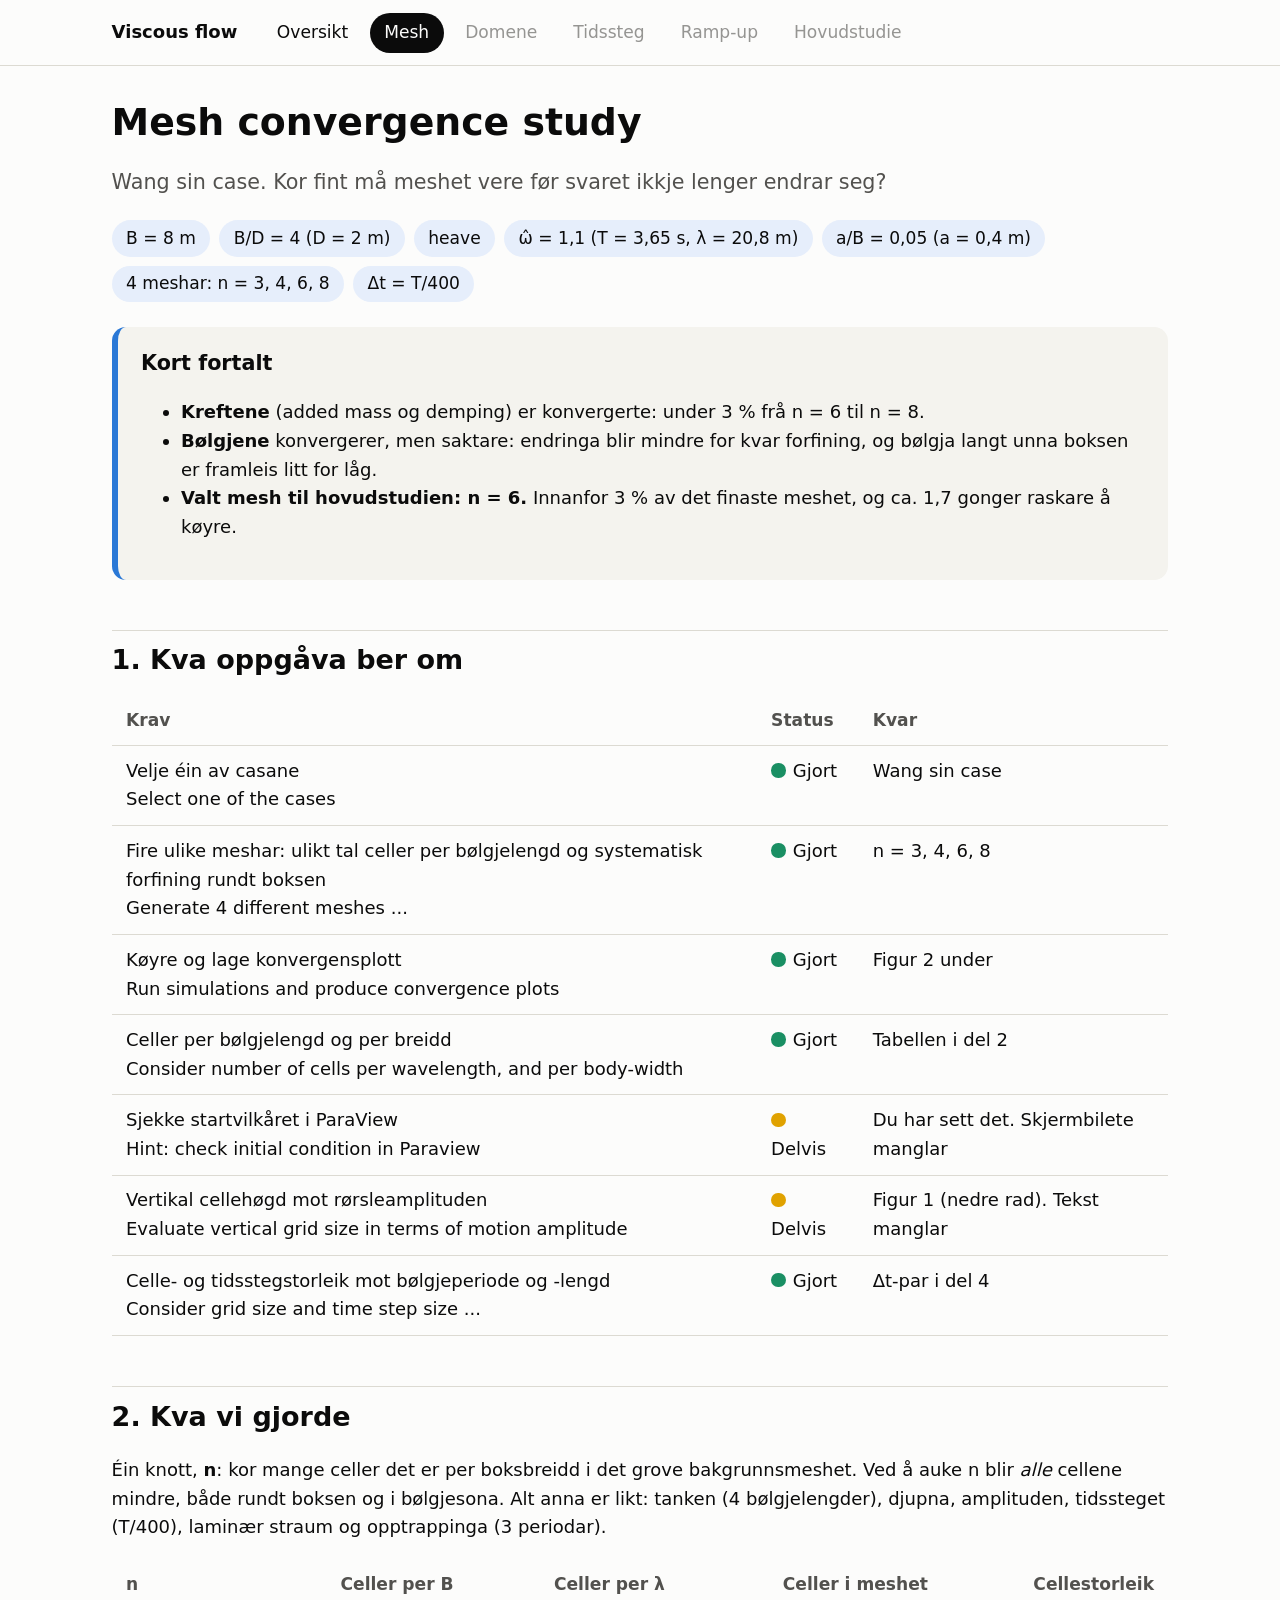
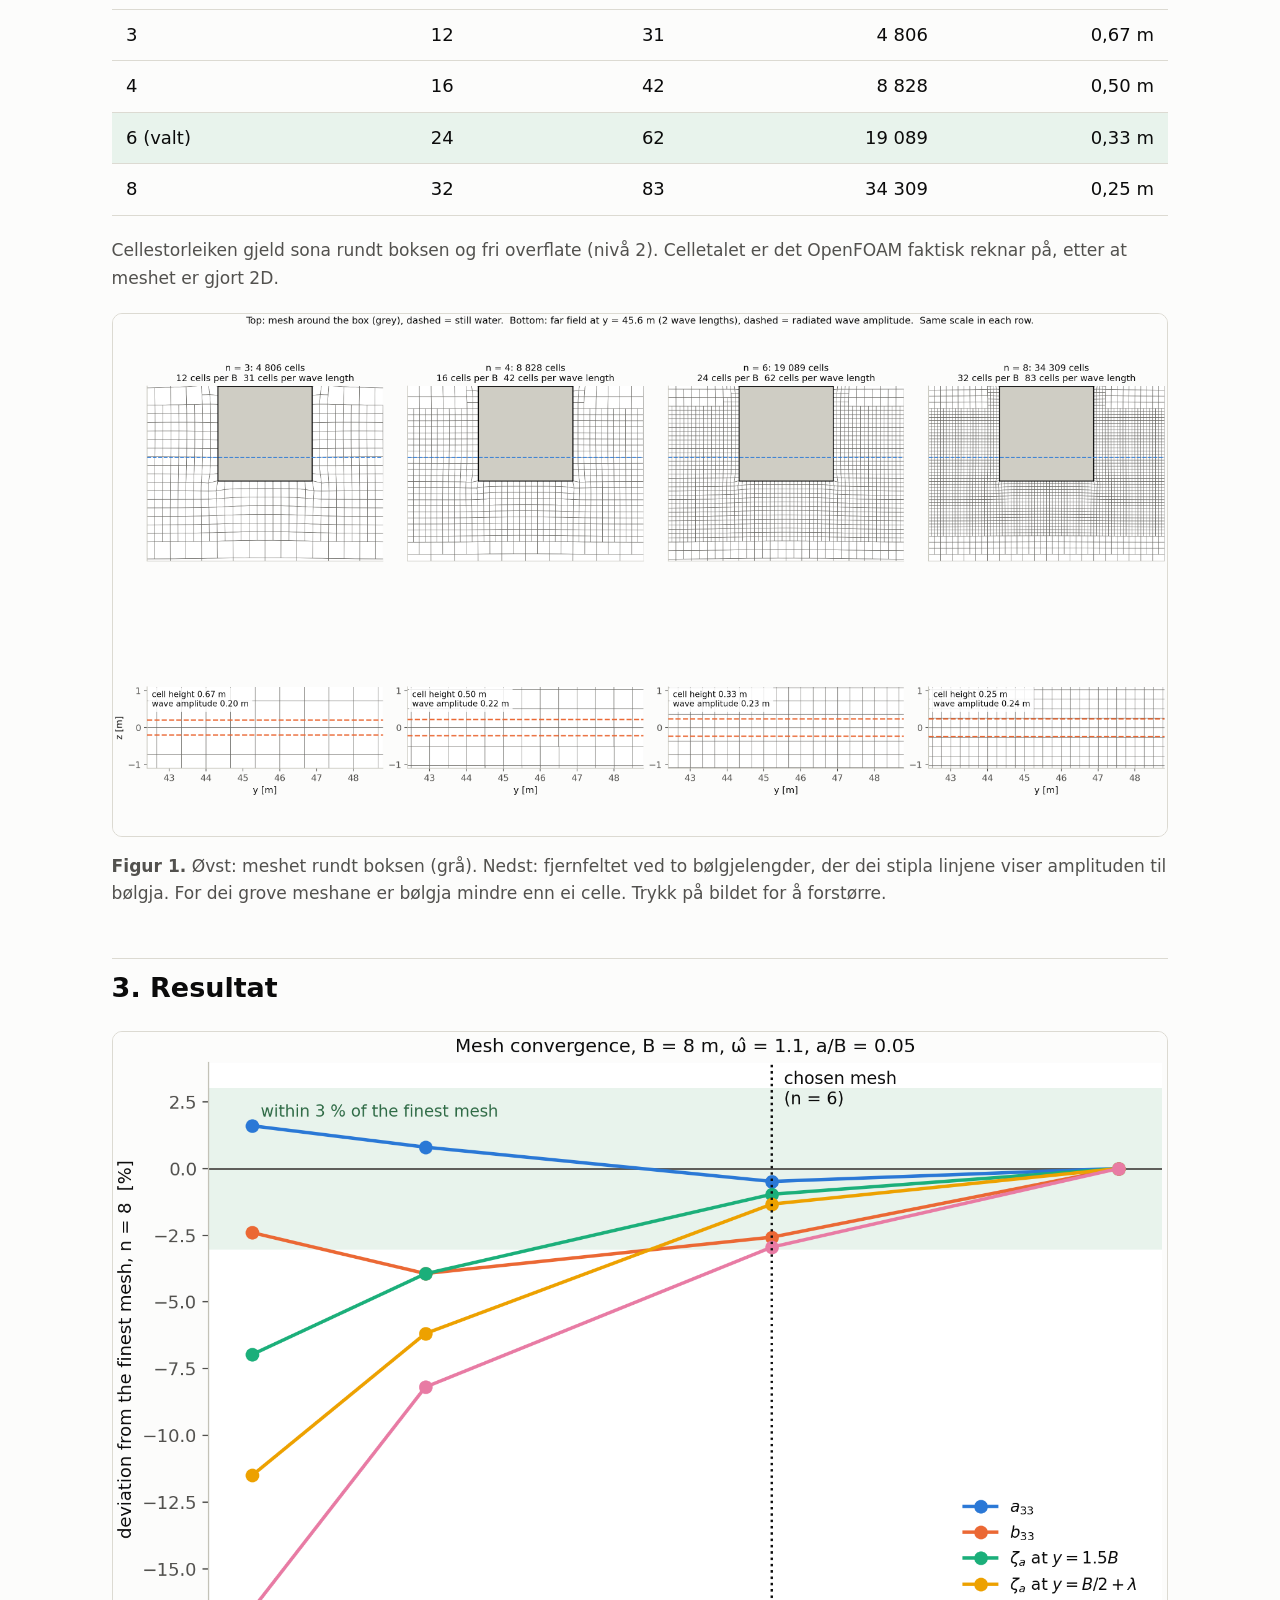
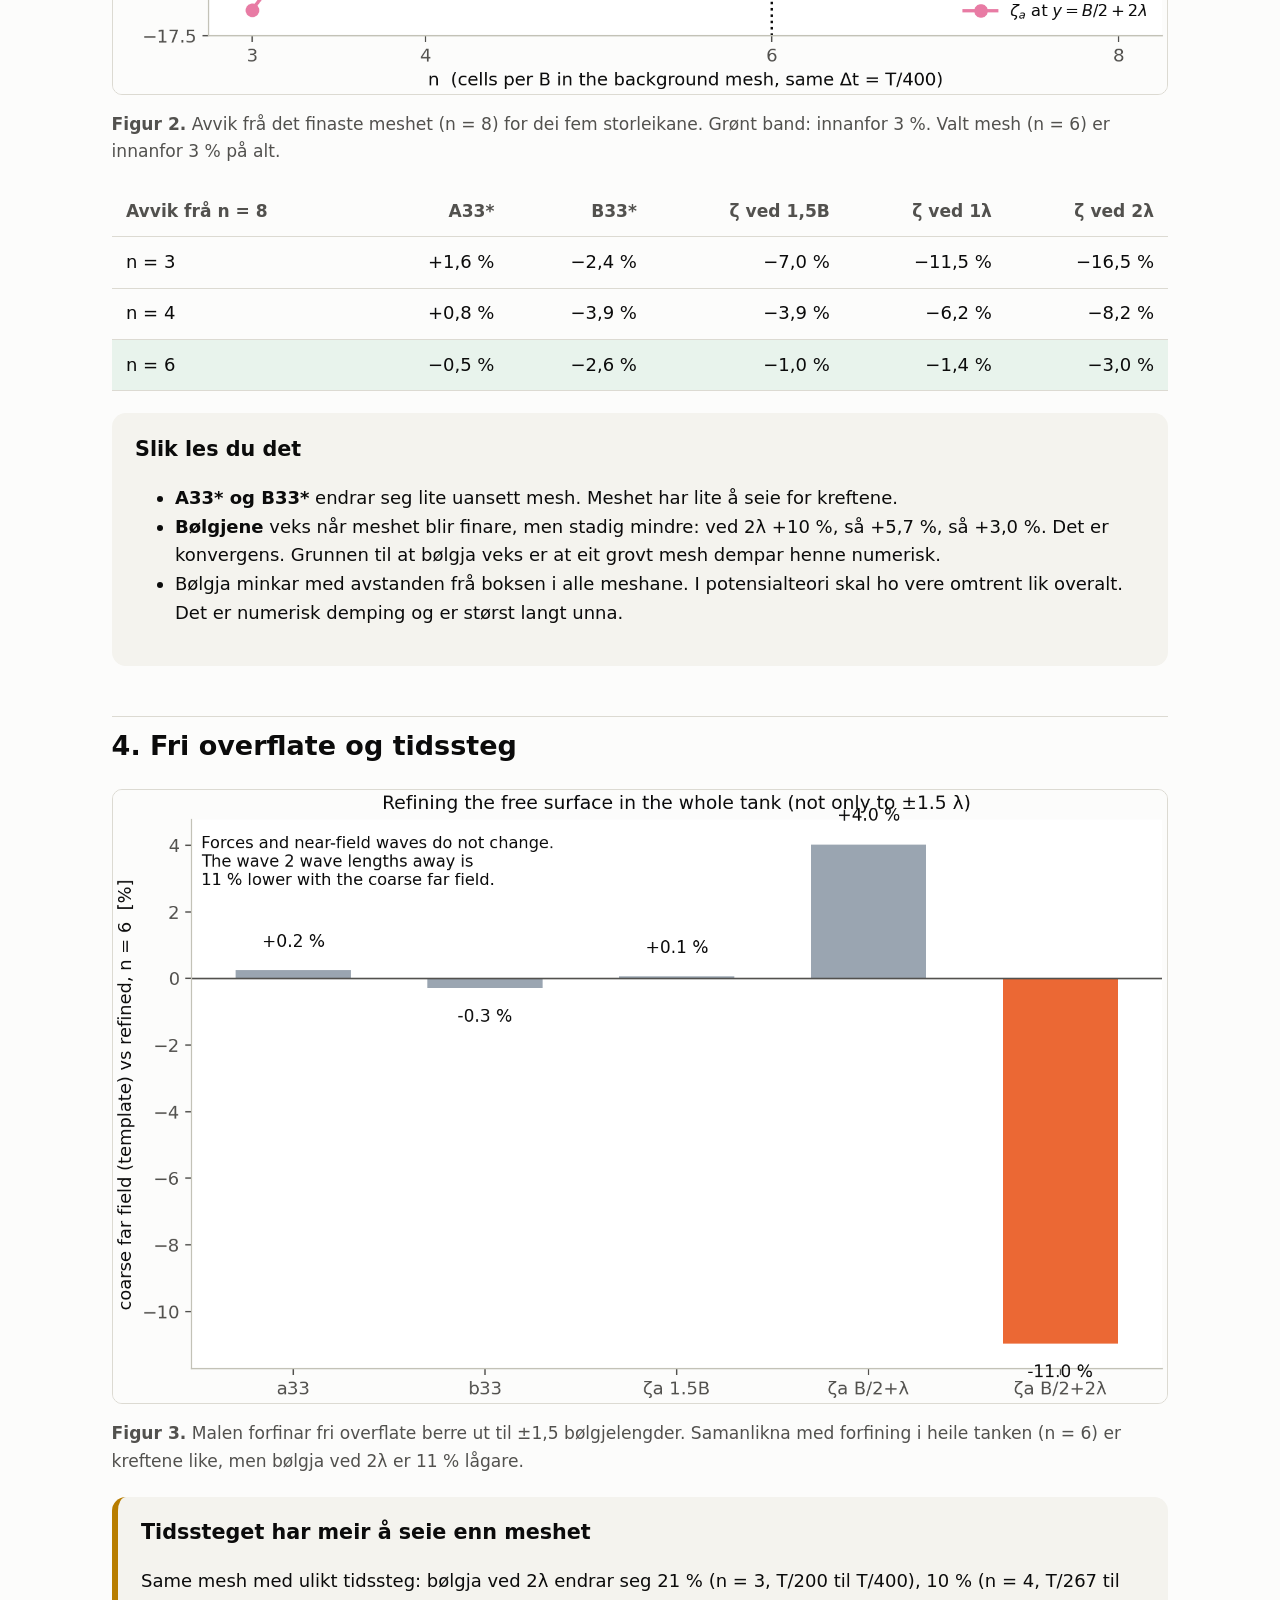
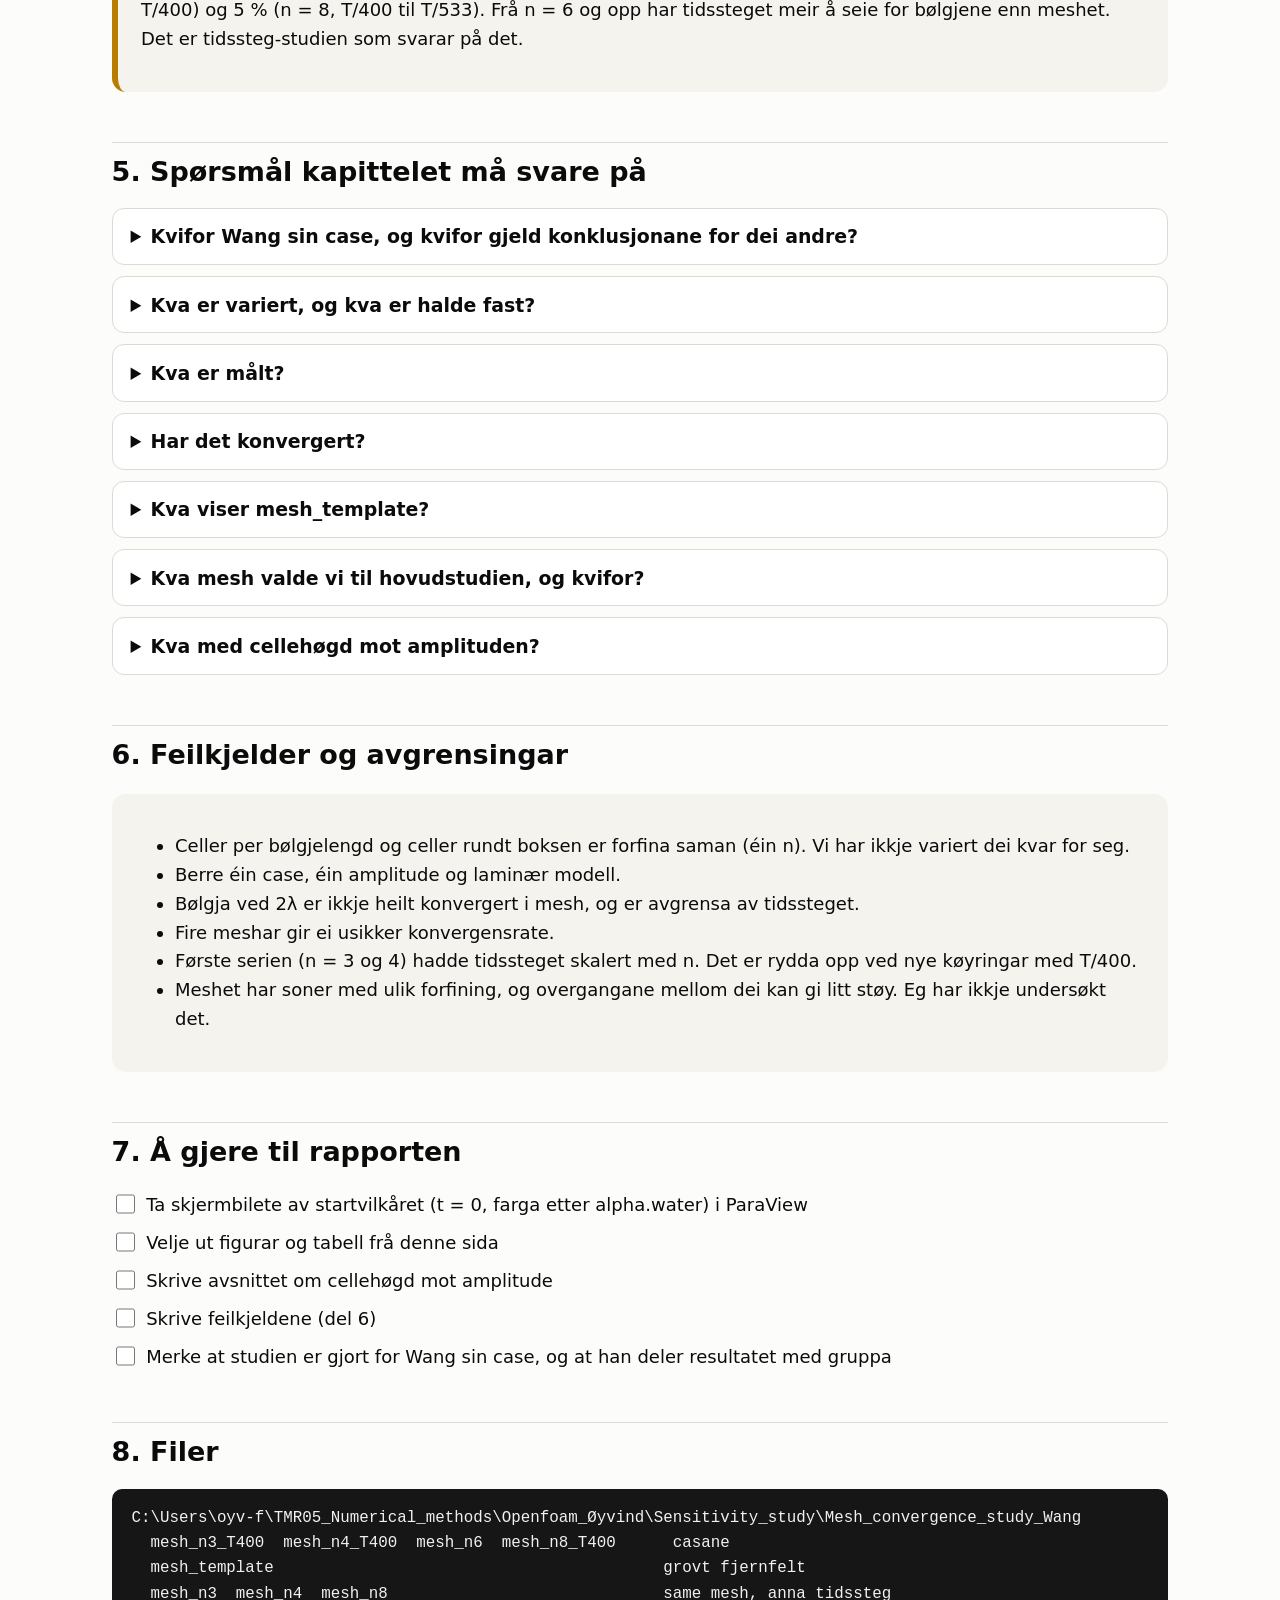
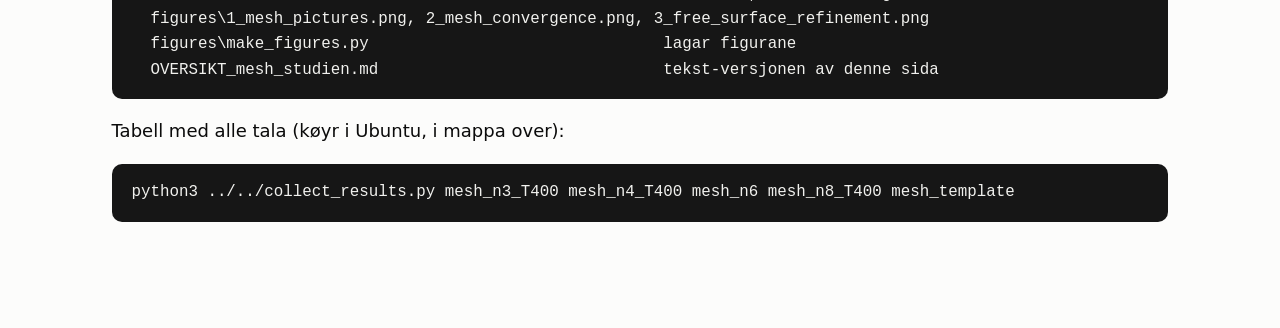
==== mesh.html @ c05b8973 "Første versjon av nettsida" ====
<!doctype html>
<html lang="nn"><head><meta charset="utf-8"><meta name="viewport" content="width=device-width,initial-scale=1">
<title>Mesh convergence</title><link rel="stylesheet" href="assets/style.css"></head><body><header class="top"><nav>
<span class="brand">Viscous flow</span>
<a class="nav" href="index.html">Oversikt</a>
<a class="nav on" href="mesh.html">Mesh</a>
<a class="nav soon" href="#">Domene</a>
<a class="nav soon" href="#">Tidssteg</a>
<a class="nav soon" href="#">Ramp-up</a>
<a class="nav soon" href="#">Hovudstudie</a>
</nav></header><main>
<h1>Mesh convergence study</h1>
<p class="lead">Wang sin case. Kor fint må meshet vere før svaret ikkje lenger endrar seg?</p>
<div class="chips">
<span class="chip">B = 8 m</span><span class="chip">B/D = 4 (D = 2 m)</span><span class="chip">heave</span>
<span class="chip">ω̂ = 1,1 (T = 3,65 s, λ = 20,8 m)</span><span class="chip">a/B = 0,05 (a = 0,4 m)</span>
<span class="chip">4 meshar: n = 3, 4, 6, 8</span><span class="chip">Δt = T/400</span>
</div>

<div class="card key"><h3>Kort fortalt</h3><ul>
<li><b>Kreftene</b> (added mass og demping) er konvergerte: under 3 % frå n = 6 til n = 8.</li>
<li><b>Bølgjene</b> konvergerer, men saktare: endringa blir mindre for kvar forfining, og bølgja langt unna boksen er framleis litt for låg.</li>
<li><b>Valt mesh til hovudstudien: n = 6.</b> Innanfor 3 % av det finaste meshet, og ca. 1,7 gonger raskare å køyre.</li>
</ul></div>

<h2>1. Kva oppgåva ber om</h2>
<table>
<thead><tr><th>Krav</th><th>Status</th><th>Kvar</th></tr></thead>
<tbody>
<tr><td>Velje éin av casane<br><span class="orig">Select one of the cases</span></td><td><span class="dot done"></span>Gjort</td><td>Wang sin case</td></tr>
<tr><td>Fire ulike meshar: ulikt tal celler per bølgjelengd og systematisk forfining rundt boksen<br><span class="orig">Generate 4 different meshes ...</span></td><td><span class="dot done"></span>Gjort</td><td>n = 3, 4, 6, 8</td></tr>
<tr><td>Køyre og lage konvergensplott<br><span class="orig">Run simulations and produce convergence plots</span></td><td><span class="dot done"></span>Gjort</td><td>Figur 2 under</td></tr>
<tr><td>Celler per bølgjelengd og per breidd<br><span class="orig">Consider number of cells per wavelength, and per body-width</span></td><td><span class="dot done"></span>Gjort</td><td>Tabellen i del 2</td></tr>
<tr><td>Sjekke startvilkåret i ParaView<br><span class="orig">Hint: check initial condition in Paraview</span></td><td><span class="dot part"></span>Delvis</td><td>Du har sett det. Skjermbilete manglar</td></tr>
<tr><td>Vertikal cellehøgd mot rørsleamplituden<br><span class="orig">Evaluate vertical grid size in terms of motion amplitude</span></td><td><span class="dot part"></span>Delvis</td><td>Figur 1 (nedre rad). Tekst manglar</td></tr>
<tr><td>Celle- og tidsstegstorleik mot bølgjeperiode og -lengd<br><span class="orig">Consider grid size and time step size ...</span></td><td><span class="dot done"></span>Gjort</td><td>Δt-par i del 4</td></tr>
</tbody></table>

<h2>2. Kva vi gjorde</h2>
<p>Éin knott, <b>n</b>: kor mange celler det er per boksbreidd i det grove bakgrunnsmeshet. Ved å auke n blir <i>alle</i> cellene mindre, både rundt boksen og i bølgjesona. Alt anna er likt: tanken (4 bølgjelengder), djupna, amplituden, tidssteget (T/400), laminær straum og opptrappinga (3 periodar).</p>
<table>
<thead><tr><th>n</th><th class="num">Celler per B</th><th class="num">Celler per λ</th><th class="num">Celler i meshet</th><th class="num">Cellestorleik</th></tr></thead>
<tbody>
<tr><td>3</td><td class="num">12</td><td class="num">31</td><td class="num">4 806</td><td class="num">0,67 m</td></tr>
<tr><td>4</td><td class="num">16</td><td class="num">42</td><td class="num">8 828</td><td class="num">0,50 m</td></tr>
<tr class="hl"><td>6 (valt)</td><td class="num">24</td><td class="num">62</td><td class="num">19 089</td><td class="num">0,33 m</td></tr>
<tr><td>8</td><td class="num">32</td><td class="num">83</td><td class="num">34 309</td><td class="num">0,25 m</td></tr>
</tbody></table>
<p class="legend">Cellestorleiken gjeld sona rundt boksen og fri overflate (nivå 2). Celletalet er det OpenFOAM faktisk reknar på, etter at meshet er gjort 2D.</p>
<figure><a href="assets/1_mesh_pictures.png" target="_blank"><img src="assets/1_mesh_pictures.png" alt="Meshet for n = 3, 4, 6 og 8"></a>
<figcaption><b>Figur 1.</b> Øvst: meshet rundt boksen (grå). Nedst: fjernfeltet ved to bølgjelengder, der dei stipla linjene viser amplituden til bølgja. For dei grove meshane er bølgja mindre enn ei celle. Trykk på bildet for å forstørre.</figcaption></figure>

<h2>3. Resultat</h2>
<figure><a href="assets/2_mesh_convergence.png" target="_blank"><img src="assets/2_mesh_convergence.png" alt="Konvergens mot n"></a>
<figcaption><b>Figur 2.</b> Avvik frå det finaste meshet (n = 8) for dei fem storleikane. Grønt band: innanfor 3 %. Valt mesh (n = 6) er innanfor 3 % på alt.</figcaption></figure>
<table>
<thead><tr><th>Avvik frå n = 8</th><th class="num">A33*</th><th class="num">B33*</th><th class="num">ζ ved 1,5B</th><th class="num">ζ ved 1λ</th><th class="num">ζ ved 2λ</th></tr></thead>
<tbody>
<tr><td>n = 3</td><td class="num">+1,6 %</td><td class="num">−2,4 %</td><td class="num">−7,0 %</td><td class="num">−11,5 %</td><td class="num">−16,5 %</td></tr>
<tr><td>n = 4</td><td class="num">+0,8 %</td><td class="num">−3,9 %</td><td class="num">−3,9 %</td><td class="num">−6,2 %</td><td class="num">−8,2 %</td></tr>
<tr class="hl"><td>n = 6</td><td class="num">−0,5 %</td><td class="num">−2,6 %</td><td class="num">−1,0 %</td><td class="num">−1,4 %</td><td class="num">−3,0 %</td></tr>
</tbody></table>
<div class="card"><h3>Slik les du det</h3><ul>
<li><b>A33* og B33*</b> endrar seg lite uansett mesh. Meshet har lite å seie for kreftene.</li>
<li><b>Bølgjene</b> veks når meshet blir finare, men stadig mindre: ved 2λ +10 %, så +5,7 %, så +3,0 %. Det er konvergens. Grunnen til at bølgja veks er at eit grovt mesh dempar henne numerisk.</li>
<li>Bølgja minkar med avstanden frå boksen i alle meshane. I potensialteori skal ho vere omtrent lik overalt. Det er numerisk demping og er størst langt unna.</li>
</ul></div>

<h2>4. Fri overflate og tidssteg</h2>
<figure><a href="assets/3_free_surface_refinement.png" target="_blank"><img src="assets/3_free_surface_refinement.png" alt="Forfining av fri overflate"></a>
<figcaption><b>Figur 3.</b> Malen forfinar fri overflate berre ut til ±1,5 bølgjelengder. Samanlikna med forfining i heile tanken (n = 6) er kreftene like, men bølgja ved 2λ er 11 % lågare.</figcaption></figure>
<div class="card warn"><h3>Tidssteget har meir å seie enn meshet</h3>
<p>Same mesh med ulikt tidssteg: bølgja ved 2λ endrar seg 21 % (n = 3, T/200 til T/400), 10 % (n = 4, T/267 til T/400) og 5 % (n = 8, T/400 til T/533). Frå n = 6 og opp har tidssteget meir å seie for bølgjene enn meshet. Det er tidssteg-studien som svarar på det.</p></div>

<h2>5. Spørsmål kapittelet må svare på</h2>
<details><summary>Kvifor Wang sin case, og kvifor gjeld konklusjonane for dei andre?</summary>
<p>Oppgåva seier «select one of the cases», og mesh-studien er tildelt Wang. Konklusjonane er gitt i celler per B og per λ, ikkje i meter, så dei kan overførast. Cecilie har kortast bølgjelengd i forhold til B (λ/B = 2,2 mot 2,6), så ho får ca. 15 % færre celler per λ. Det er ei lita feilkjelde som du kan nemne.</p></details>
<details><summary>Kva er variert, og kva er halde fast?</summary>
<p>Variert: n (3, 4, 6, 8). Fast: tank (4λ), djupn (0,69λ), amplitude (a/B = 0,05), Δt (T/400), laminær straum, Euler-tidsskjema og opptrapping (3 periodar).</p></details>
<details><summary>Kva er målt?</summary>
<p>A33* og B33* (added mass og demping, gjort dimensjonslause), og bølgjehøgda ζa/a ved tre sondar: 1,5B, B/2 + λ og B/2 + 2λ.</p></details>
<details><summary>Har det konvergert?</summary>
<p>Kreftene ja (under 3 % frå n = 6 til n = 8). Bølgjene er nær: endringa ved 2λ minkar frå 10 % til 5,7 % til 3,0 %, men bølgja er framleis litt for låg og avgrensa av tidssteget. Fire punkt gir ei usikker konvergensrate, så vi har ikkje rekna ut ein formell feilestimat (Richardson eller GCI).</p></details>
<details><summary>Kva viser mesh_template?</summary>
<p>At fri overflate må forfinast i heile tanken, ikkje berre nær boksen. Utan det er bølgja ved 2λ 11 % lågare, mens kreftene er like.</p></details>
<details><summary>Kva mesh valde vi til hovudstudien, og kvifor?</summary>
<p>n = 6. Det er det grovaste meshet som ligg innanfor ca. 3 % av n = 8 på alle storleikar, og det tek ca. 100 minutt mot ca. 175 minutt for n = 8. Valet er ei vurdering mellom nøyaktigheit og tid. Det er ikkje eit krav frå Babak.</p></details>
<details><summary>Kva med cellehøgd mot amplituden?</summary>
<p>Oppgåva ber om å vurdere vertikal cellestorleik mot rørsleamplituden. Ved n = 6 er cella ca. 0,33 m høg, rørsleamplituden er 0,4 m, og bølgjeamplituden ved 2λ er ca. 0,23 m. Det er altså berre 1 til 1,5 celle per amplitude. Det er den svakaste delen av meshet og forklarer at bølgjene blir dempa for mykje langt unna.</p></details>

<h2>6. Feilkjelder og avgrensingar</h2>
<div class="card"><ul>
<li>Celler per bølgjelengd og celler rundt boksen er forfina saman (éin n). Vi har ikkje variert dei kvar for seg.</li>
<li>Berre éin case, éin amplitude og laminær modell.</li>
<li>Bølgja ved 2λ er ikkje heilt konvergert i mesh, og er avgrensa av tidssteget.</li>
<li>Fire meshar gir ei usikker konvergensrate.</li>
<li>Første serien (n = 3 og 4) hadde tidssteget skalert med n. Det er rydda opp ved nye køyringar med T/400.</li>
<li>Meshet har soner med ulik forfining, og overgangane mellom dei kan gi litt støy. Eg har ikkje undersøkt det.</li>
</ul></div>

<h2>7. Å gjere til rapporten</h2>
<ul class="todo-list">
<li><label><input type="checkbox"><span>Ta skjermbilete av startvilkåret (t = 0, farga etter alpha.water) i ParaView</span></label></li>
<li><label><input type="checkbox"><span>Velje ut figurar og tabell frå denne sida</span></label></li>
<li><label><input type="checkbox"><span>Skrive avsnittet om cellehøgd mot amplitude</span></label></li>
<li><label><input type="checkbox"><span>Skrive feilkjeldene (del 6)</span></label></li>
<li><label><input type="checkbox"><span>Merke at studien er gjort for Wang sin case, og at han deler resultatet med gruppa</span></label></li>
</ul>

<h2>8. Filer</h2>
<pre><code>C:\Users\oyv-f\TMR05_Numerical_methods\Openfoam_Øyvind\Sensitivity_study\Mesh_convergence_study_Wang
  mesh_n3_T400  mesh_n4_T400  mesh_n6  mesh_n8_T400      casane
  mesh_template                                         grovt fjernfelt
  mesh_n3  mesh_n4  mesh_n8                             same mesh, anna tidssteg
  figures\1_mesh_pictures.png, 2_mesh_convergence.png, 3_free_surface_refinement.png
  figures\make_figures.py                               lagar figurane
  OVERSIKT_mesh_studien.md                              tekst-versjonen av denne sida</code></pre>
<p>Tabell med alle tala (køyr i Ubuntu, i mappa over):</p>
<pre><code>python3 ../../collect_results.py mesh_n3_T400 mesh_n4_T400 mesh_n6 mesh_n8_T400 mesh_template</code></pre>
</main><script src="assets/app.js"></script></body></html>
---- assets/style.css ----
:root{
  --bg:#fcfcfb; --ink:#0b0b0b; --sec:#52514e; --line:#dcdad2; --card:#f4f3ee;
  --blue:#2a78d6; --green:#1a8f63; --amber:#b87d00; --red:#c23a32; --chip:#e6eefb;
}
*{box-sizing:border-box}
html{font-size:18px}
body{margin:0;background:var(--bg);color:var(--ink);font-family:"Segoe UI",system-ui,-apple-system,Arial,sans-serif;line-height:1.6}
a{color:var(--blue)}
header.top{position:sticky;top:0;z-index:5;background:var(--bg);border-bottom:1px solid var(--line)}
header.top nav{max-width:1100px;margin:0 auto;padding:.7rem 1.2rem;display:flex;gap:.4rem;flex-wrap:wrap;align-items:center}
header.top .brand{font-weight:700;margin-right:1rem}
header.top a.nav{text-decoration:none;color:var(--ink);padding:.35rem .8rem;border-radius:999px;font-size:.95rem}
header.top a.nav:hover{background:var(--card)}
header.top a.nav.on{background:var(--ink);color:var(--bg)}
header.top a.nav.soon{color:var(--sec);opacity:.6;pointer-events:none}
main{max-width:1100px;margin:0 auto;padding:1.5rem 1.2rem 5rem}
h1{font-size:2.1rem;line-height:1.2;margin:.4rem 0 .6rem}
h2{font-size:1.5rem;margin:2.8rem 0 .8rem;padding-top:.4rem;border-top:1px solid var(--line)}
h3{font-size:1.15rem;margin:1.6rem 0 .4rem}
p,li{font-size:1rem}
.lead{font-size:1.15rem;color:var(--sec);max-width:46rem}
.chips{display:flex;flex-wrap:wrap;gap:.5rem;margin:1rem 0 1.4rem}
.chip{background:var(--chip);border-radius:999px;padding:.25rem .8rem;font-size:.95rem}
.card{background:var(--card);border-radius:14px;padding:1.1rem 1.3rem;margin:1rem 0}
.card.key{border-left:6px solid var(--blue)}
.card.warn{border-left:6px solid var(--amber)}
.card h3{margin-top:0}
.grid{display:grid;grid-template-columns:repeat(auto-fit,minmax(260px,1fr));gap:1rem;margin:1rem 0}
a.study{display:block;text-decoration:none;color:var(--ink);background:var(--card);border-radius:14px;padding:1rem 1.2rem;border:2px solid transparent}
a.study:hover{border-color:var(--blue)}
a.study.soon{opacity:.55;pointer-events:none}
a.study b{display:block;font-size:1.1rem}
a.study span{color:var(--sec);font-size:.95rem}
table{border-collapse:collapse;width:100%;margin:.8rem 0 1.2rem}
th,td{padding:.6rem .8rem;border-bottom:1px solid var(--line);text-align:left;vertical-align:top;font-size:1rem}
th{font-size:.95rem;color:var(--sec);font-weight:600}
td.num,th.num{text-align:right;font-variant-numeric:tabular-nums}
tr.hl td{background:#e8f3ec}
figure{margin:1.2rem 0}
figure img{width:100%;height:auto;border:1px solid var(--line);border-radius:10px;background:#fff}
figcaption{color:var(--sec);font-size:.95rem;margin-top:.4rem}
code,pre{font-family:Consolas,"Cascadia Mono",monospace;font-size:.88rem}
pre{background:#161616;color:#f1f1ee;padding:.9rem 1.1rem;border-radius:10px;overflow-x:auto}
code{background:var(--card);padding:.05rem .35rem;border-radius:5px}
pre code{background:none;padding:0}
details{border:1px solid var(--line);border-radius:12px;padding:.7rem 1rem;margin:.6rem 0;background:#fff}
details[open]{background:var(--card)}
summary{cursor:pointer;font-weight:600;font-size:1.05rem}
details p{margin:.6rem 0 .2rem}
.dot{display:inline-block;width:.8em;height:.8em;border-radius:50%;margin-right:.4em;vertical-align:-.05em}
.dot.done{background:var(--green)}.dot.part{background:#e0a200}.dot.todo{background:var(--red)}
.m2,.m1{display:inline-block;width:1em;height:1em;border-radius:50%;border:2px solid var(--blue)}
.m2{background:var(--blue)}.m1{background:#fff}
.filters{display:flex;flex-wrap:wrap;gap:.5rem;margin:1rem 0}
.filters button{font:inherit;font-size:.95rem;padding:.45rem .95rem;border-radius:999px;border:1px solid var(--line);background:#fff;cursor:pointer}
.filters button.on{background:var(--ink);color:var(--bg);border-color:var(--ink)}
tr.hide{display:none}
td.gr{background:var(--card);font-weight:700;border-bottom:1px solid var(--line)}
td.orig{color:var(--sec);font-size:.88rem}
.todo-list{list-style:none;padding:0}
.todo-list li{margin:.5rem 0}
.todo-list label{cursor:pointer}
.todo-list input{width:1.1rem;height:1.1rem;margin-right:.6rem;vertical-align:-.15rem}
.todo-list input:checked + span{text-decoration:line-through;color:var(--sec)}
.legend{color:var(--sec);font-size:.95rem}
@media (max-width:700px){html{font-size:16px}th,td{padding:.5rem .4rem}}
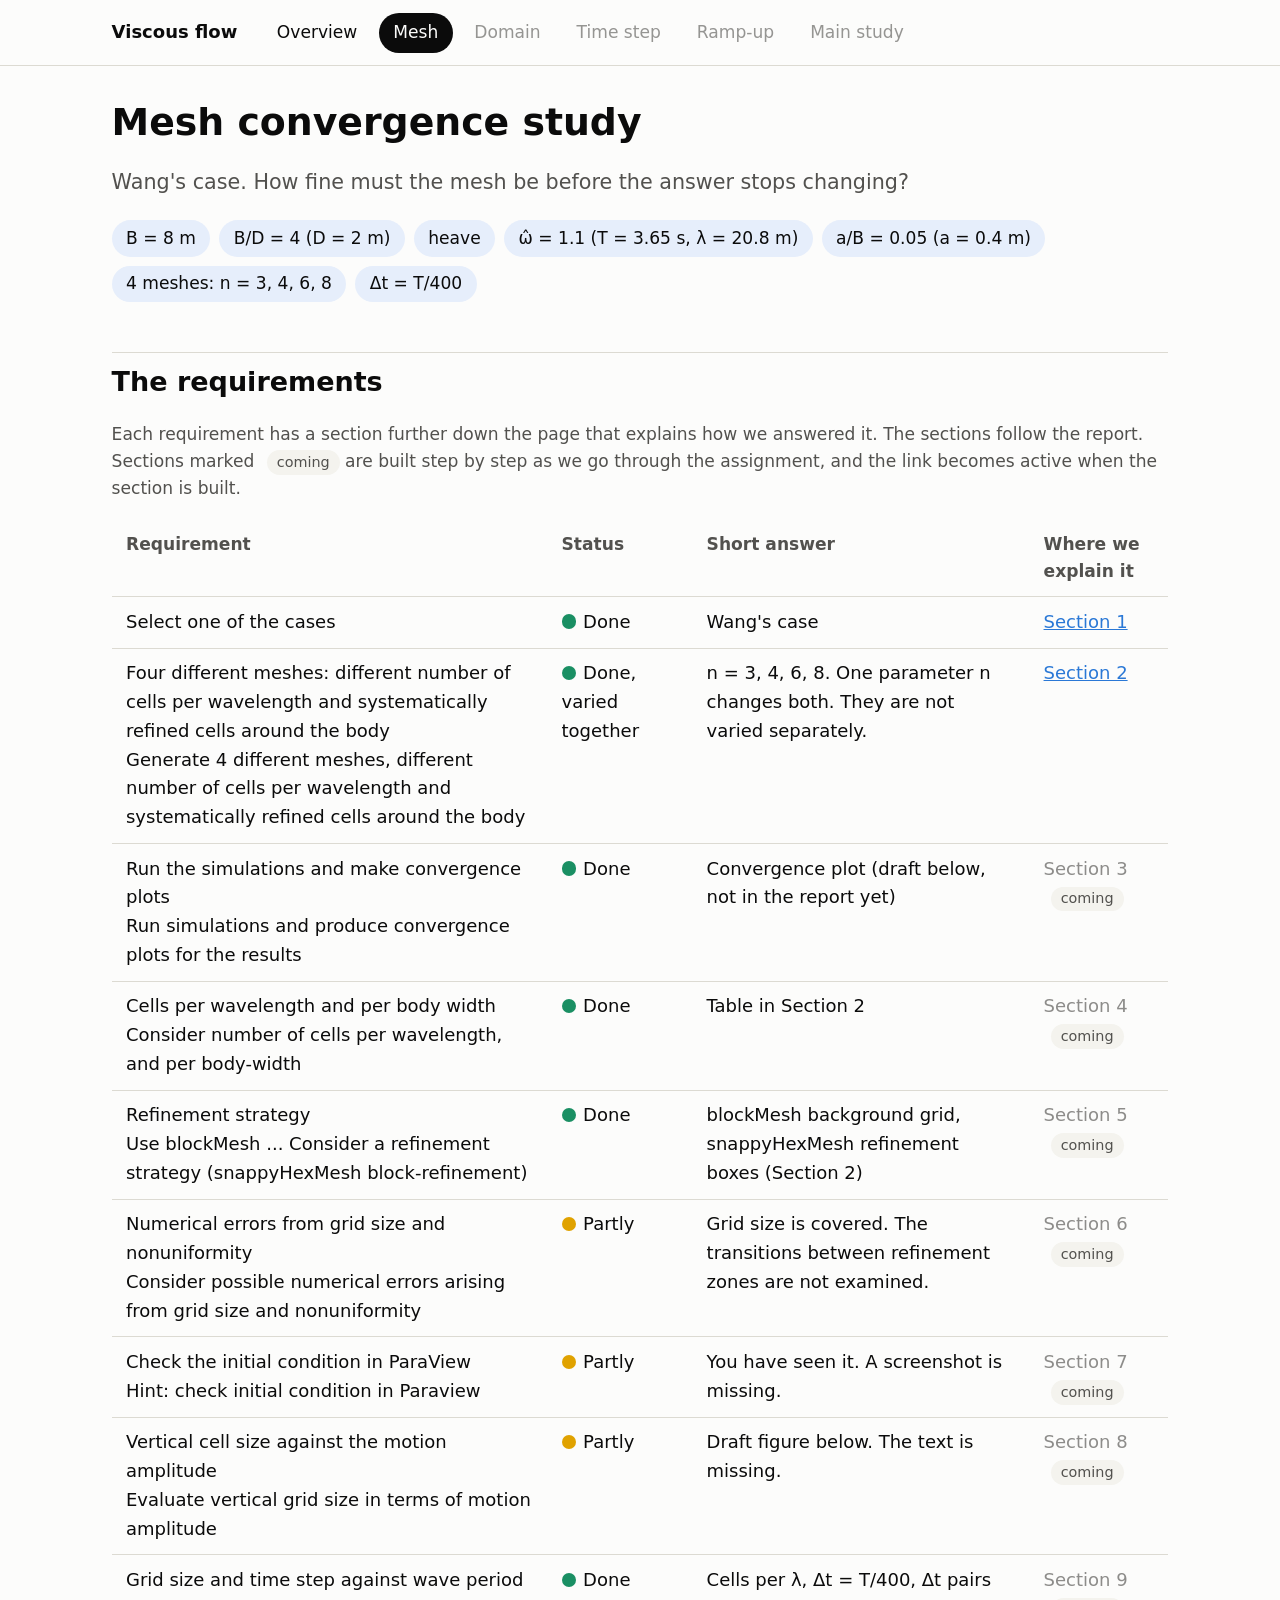
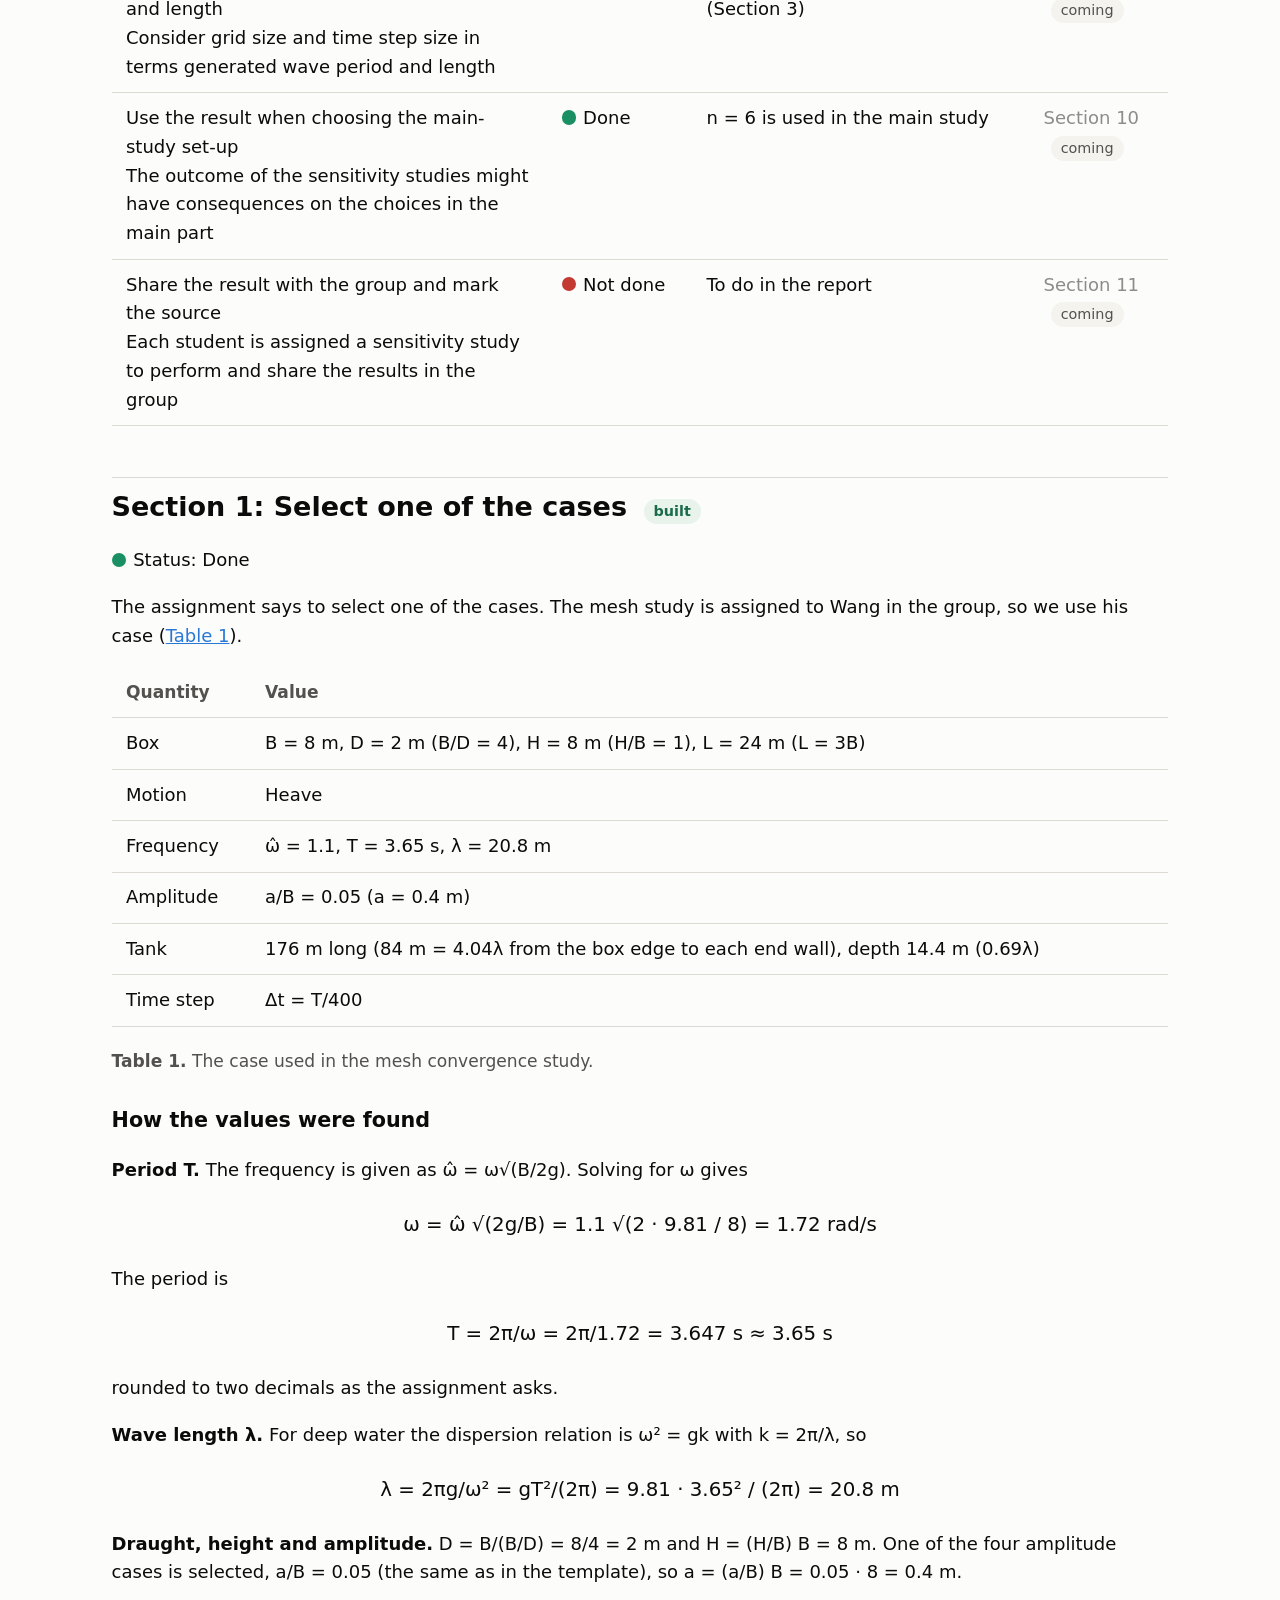
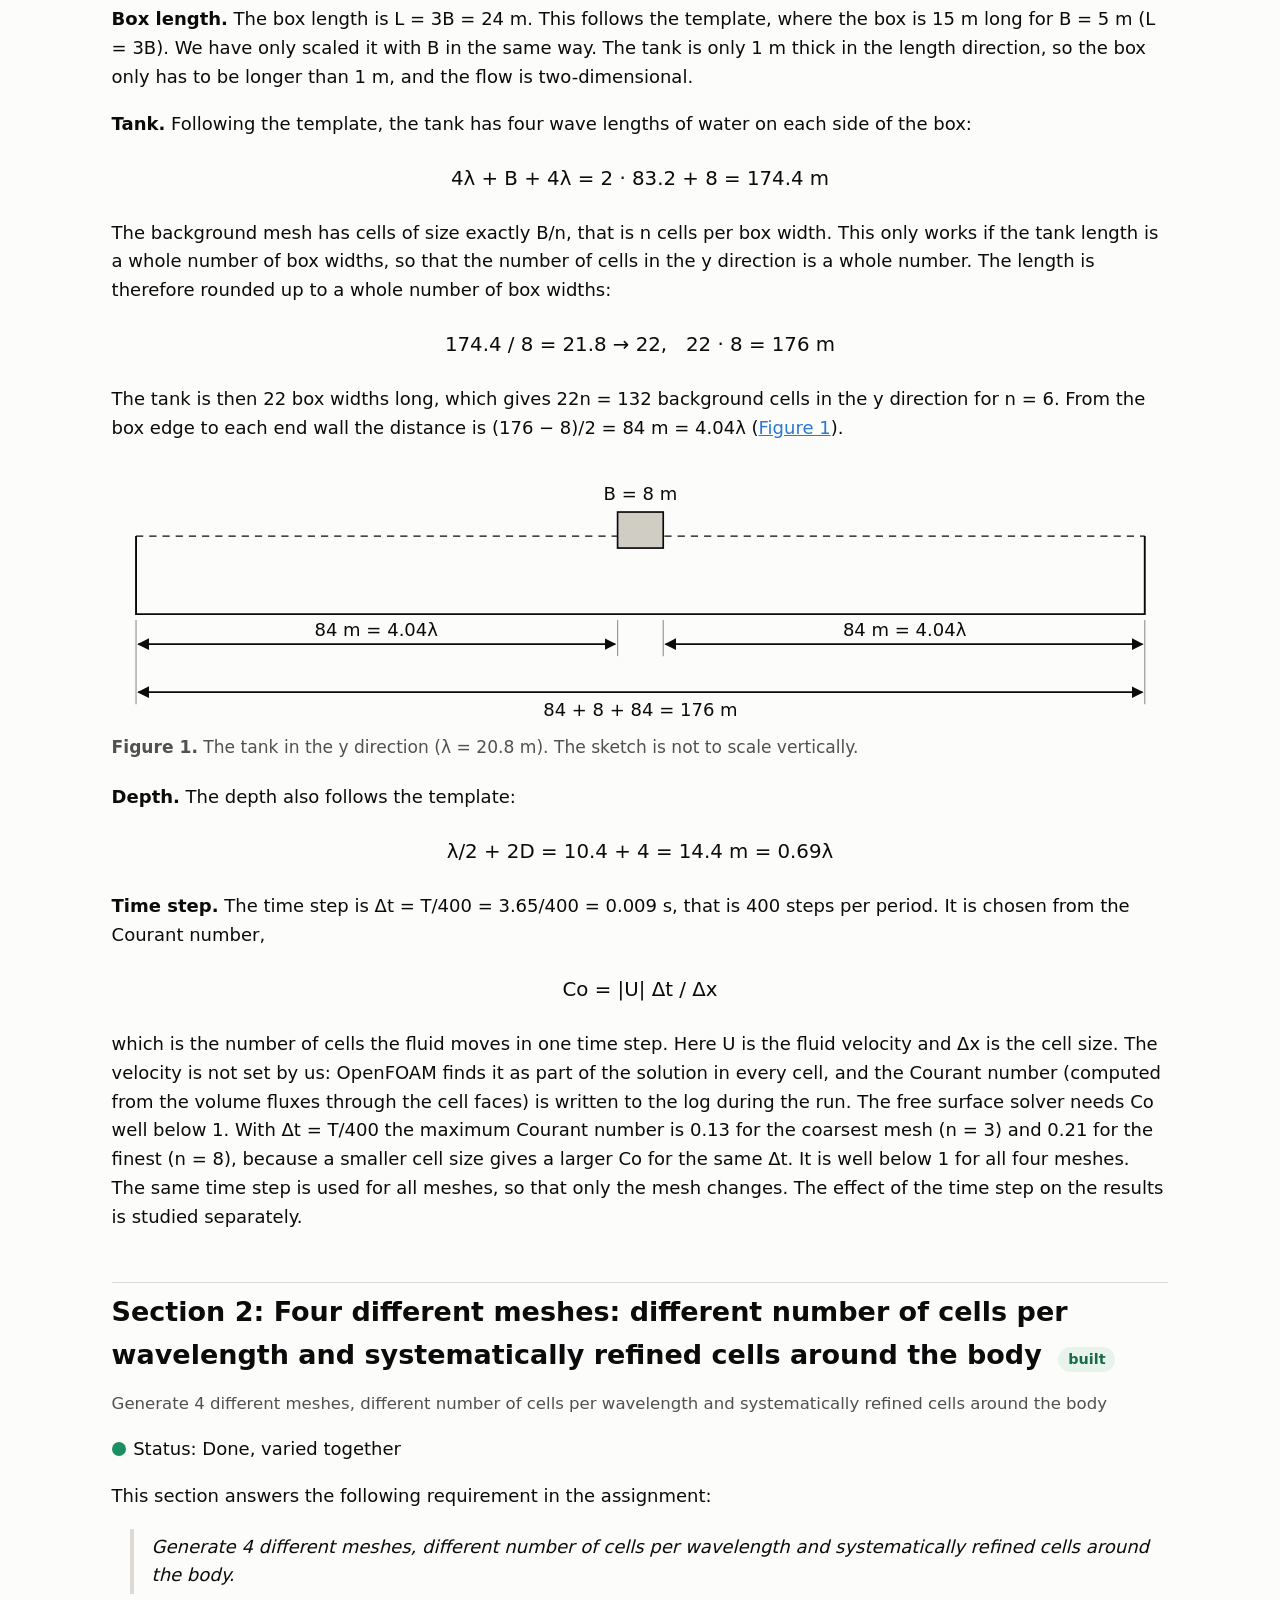
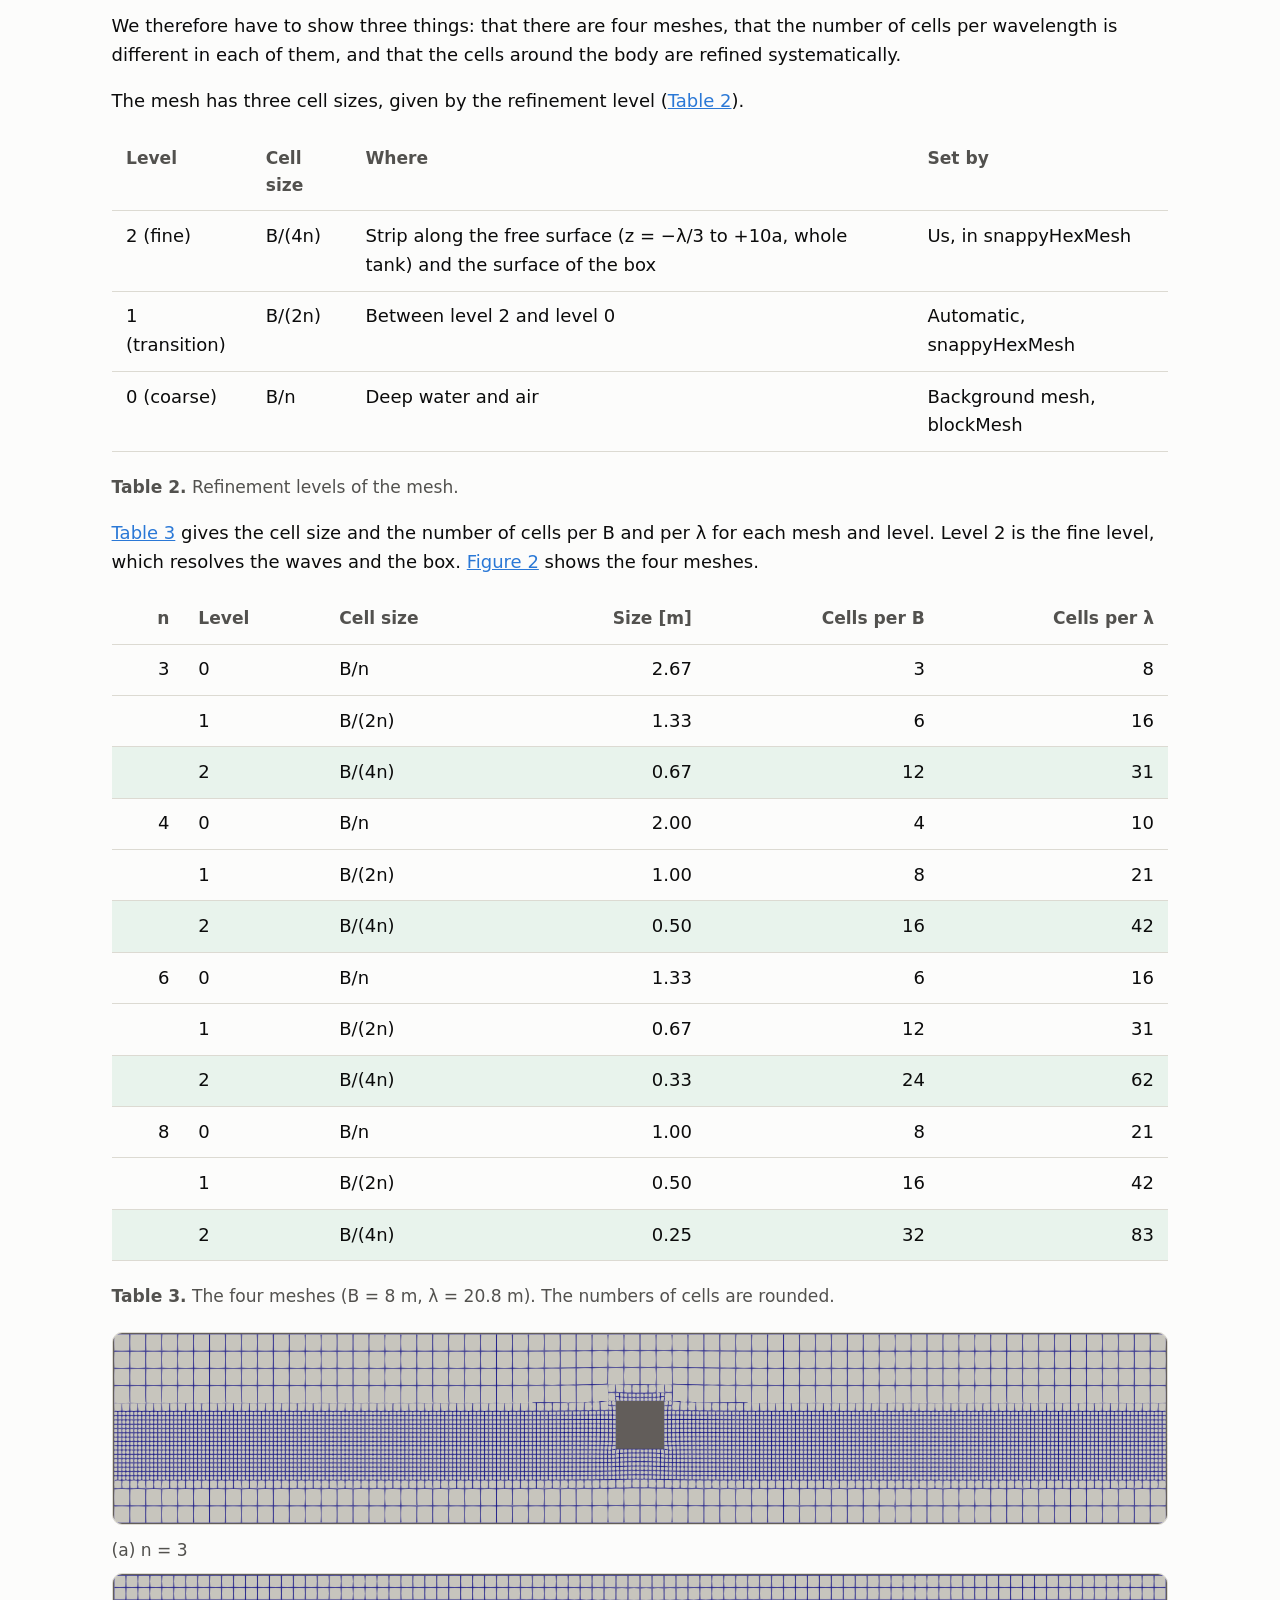
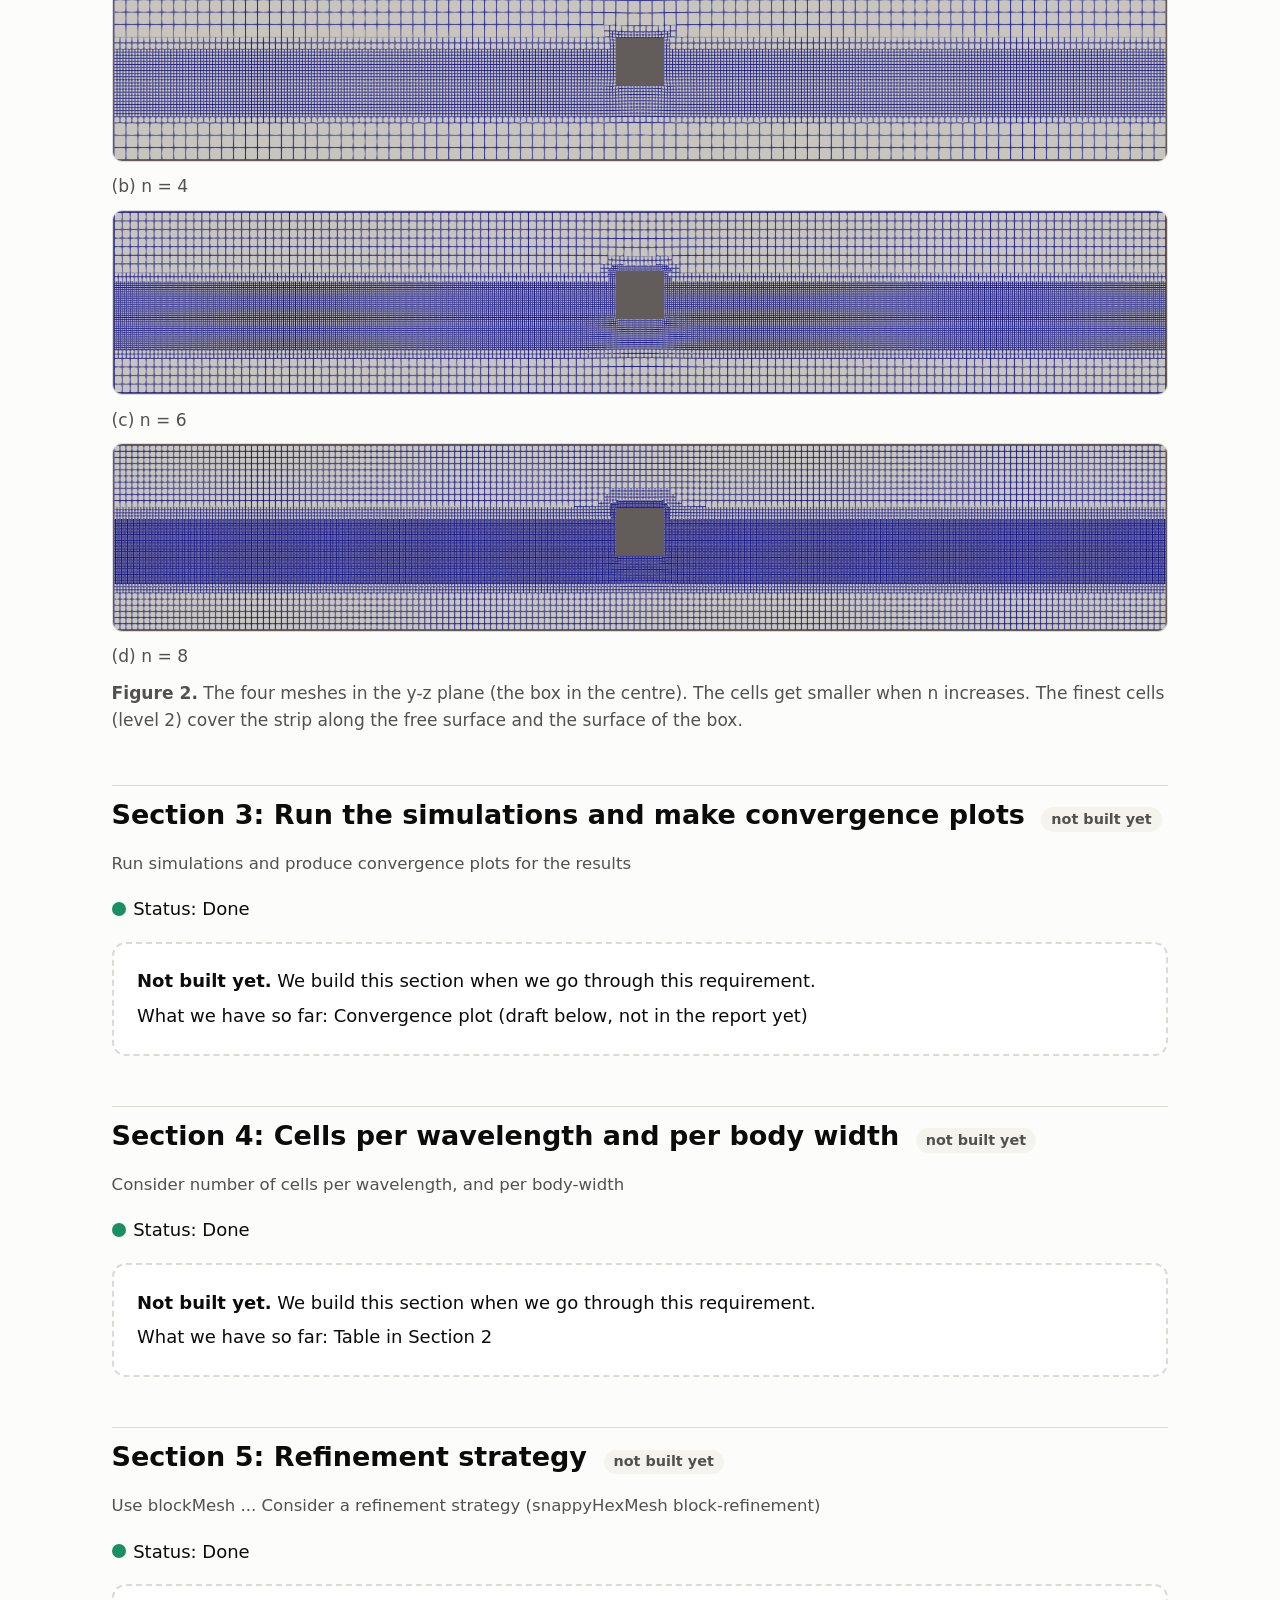
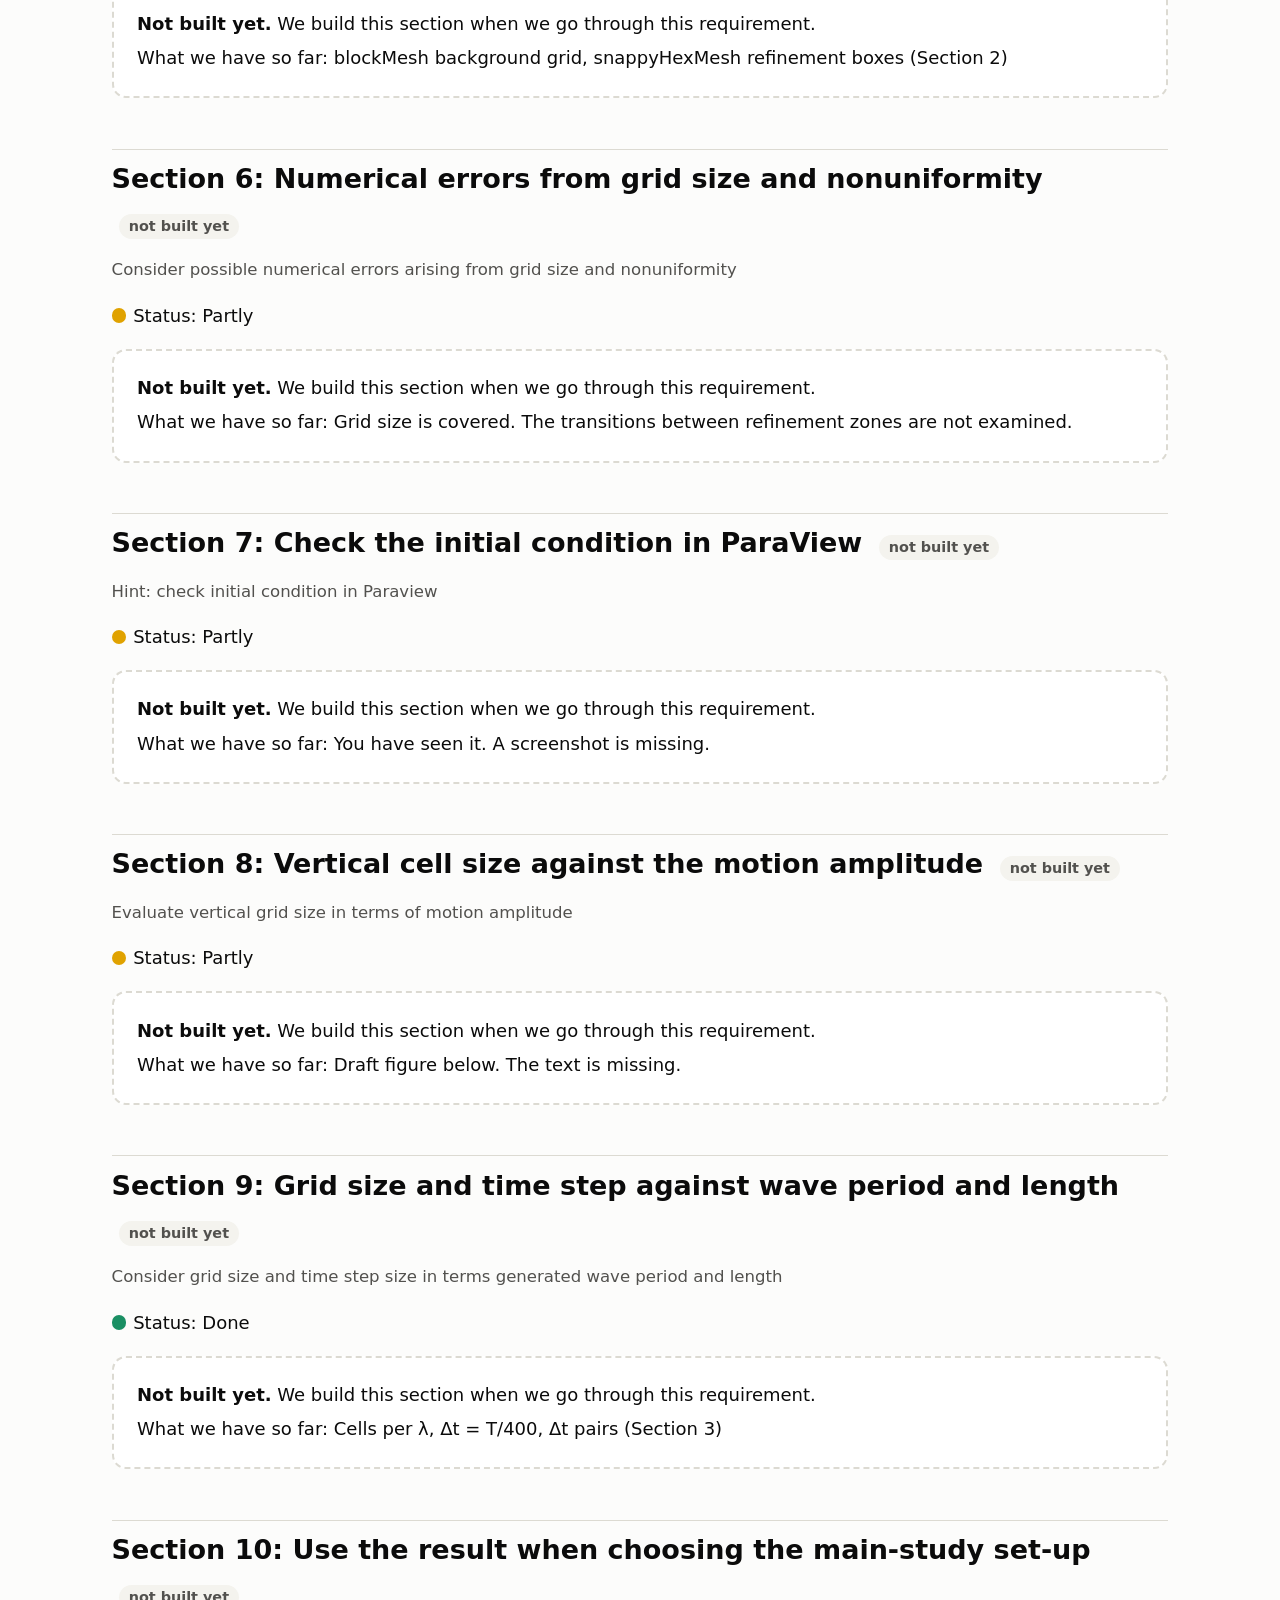
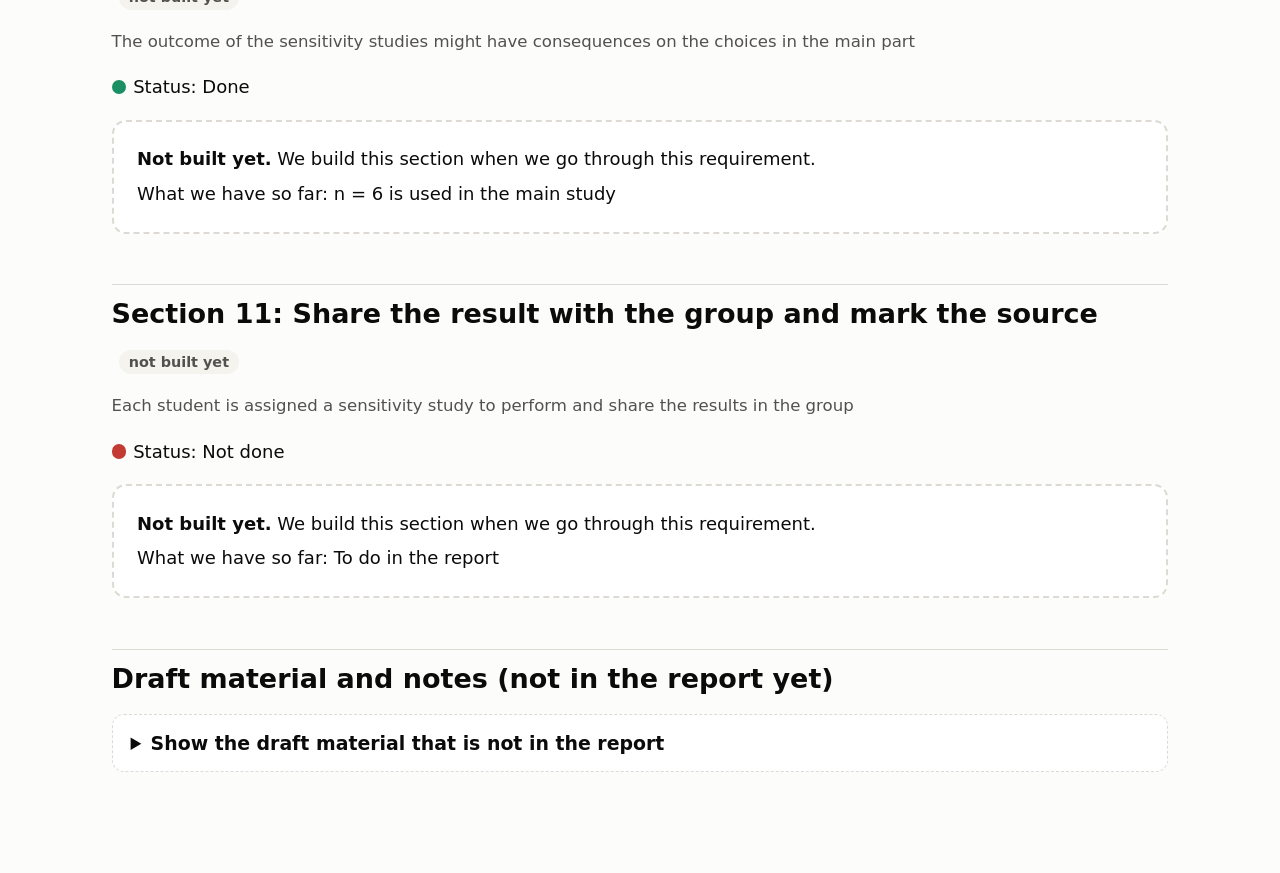
==== commit 2d9fd83f: "Mesh page follows the report" ====
--- a/mesh.html
+++ b/mesh.html
@@ -1,120 +1,249 @@
 <!doctype html>
-<html lang="nn"><head><meta charset="utf-8"><meta name="viewport" content="width=device-width,initial-scale=1">
+<html lang="en"><head><meta charset="utf-8"><meta name="viewport" content="width=device-width,initial-scale=1">
 <title>Mesh convergence</title><link rel="stylesheet" href="assets/style.css"></head><body><header class="top"><nav>
 <span class="brand">Viscous flow</span>
-<a class="nav" href="index.html">Oversikt</a>
+<a class="nav" href="index.html">Overview</a>
 <a class="nav on" href="mesh.html">Mesh</a>
-<a class="nav soon" href="#">Domene</a>
-<a class="nav soon" href="#">Tidssteg</a>
+<a class="nav soon" href="#">Domain</a>
+<a class="nav soon" href="#">Time step</a>
 <a class="nav soon" href="#">Ramp-up</a>
-<a class="nav soon" href="#">Hovudstudie</a>
+<a class="nav soon" href="#">Main study</a>
 </nav></header><main>
 <h1>Mesh convergence study</h1>
-<p class="lead">Wang sin case. Kor fint må meshet vere før svaret ikkje lenger endrar seg?</p>
+<p class="lead">Wang's case. How fine must the mesh be before the answer stops changing?</p>
 <div class="chips">
 <span class="chip">B = 8 m</span><span class="chip">B/D = 4 (D = 2 m)</span><span class="chip">heave</span>
-<span class="chip">ω̂ = 1,1 (T = 3,65 s, λ = 20,8 m)</span><span class="chip">a/B = 0,05 (a = 0,4 m)</span>
-<span class="chip">4 meshar: n = 3, 4, 6, 8</span><span class="chip">Δt = T/400</span>
+<span class="chip">&omega;&#770; = 1.1 (T = 3.65 s, &lambda; = 20.8 m)</span><span class="chip">a/B = 0.05 (a = 0.4 m)</span>
+<span class="chip">4 meshes: n = 3, 4, 6, 8</span><span class="chip">&Delta;t = T/400</span>
 </div>
 
-<div class="card key"><h3>Kort fortalt</h3><ul>
-<li><b>Kreftene</b> (added mass og demping) er konvergerte: under 3 % frå n = 6 til n = 8.</li>
-<li><b>Bølgjene</b> konvergerer, men saktare: endringa blir mindre for kvar forfining, og bølgja langt unna boksen er framleis litt for låg.</li>
-<li><b>Valt mesh til hovudstudien: n = 6.</b> Innanfor 3 % av det finaste meshet, og ca. 1,7 gonger raskare å køyre.</li>
+<h2 id="requirements">The requirements</h2>
+<p class="legend">Each requirement has a section further down the page that explains how we answered it. The sections follow the report. Sections marked <span class="tag">coming</span> are built step by step as we go through the assignment, and the link becomes active when the section is built.</p>
+<table>
+<thead><tr><th>Requirement</th><th>Status</th><th>Short answer</th><th>Where we explain it</th></tr></thead>
+<tbody>
+<tr><td>Select one of the cases</td><td><span class="dot done"></span>Done</td><td>Wang&#x27;s case</td><td><a href="#r1">Section 1</a></td></tr>
+<tr><td>Four different meshes: different number of cells per wavelength and systematically refined cells around the body<br><span class="orig">Generate 4 different meshes, different number of cells per wavelength and systematically refined cells around the body</span></td><td><span class="dot done"></span>Done, varied together</td><td>n = 3, 4, 6, 8. One parameter n changes both. They are not varied separately.</td><td><a href="#r2">Section 2</a></td></tr>
+<tr><td>Run the simulations and make convergence plots<br><span class="orig">Run simulations and produce convergence plots for the results</span></td><td><span class="dot done"></span>Done</td><td>Convergence plot (draft below, not in the report yet)</td><td><span class="pending">Section 3</span><span class="tag">coming</span></td></tr>
+<tr><td>Cells per wavelength and per body width<br><span class="orig">Consider number of cells per wavelength, and per body-width</span></td><td><span class="dot done"></span>Done</td><td>Table in Section 2</td><td><span class="pending">Section 4</span><span class="tag">coming</span></td></tr>
+<tr><td>Refinement strategy<br><span class="orig">Use blockMesh ... Consider a refinement strategy (snappyHexMesh block-refinement)</span></td><td><span class="dot done"></span>Done</td><td>blockMesh background grid, snappyHexMesh refinement boxes (Section 2)</td><td><span class="pending">Section 5</span><span class="tag">coming</span></td></tr>
+<tr><td>Numerical errors from grid size and nonuniformity<br><span class="orig">Consider possible numerical errors arising from grid size and nonuniformity</span></td><td><span class="dot part"></span>Partly</td><td>Grid size is covered. The transitions between refinement zones are not examined.</td><td><span class="pending">Section 6</span><span class="tag">coming</span></td></tr>
+<tr><td>Check the initial condition in ParaView<br><span class="orig">Hint: check initial condition in Paraview</span></td><td><span class="dot part"></span>Partly</td><td>You have seen it. A screenshot is missing.</td><td><span class="pending">Section 7</span><span class="tag">coming</span></td></tr>
+<tr><td>Vertical cell size against the motion amplitude<br><span class="orig">Evaluate vertical grid size in terms of motion amplitude</span></td><td><span class="dot part"></span>Partly</td><td>Draft figure below. The text is missing.</td><td><span class="pending">Section 8</span><span class="tag">coming</span></td></tr>
+<tr><td>Grid size and time step against wave period and length<br><span class="orig">Consider grid size and time step size in terms generated wave period and length</span></td><td><span class="dot done"></span>Done</td><td>Cells per λ, Δt = T/400, Δt pairs (Section 3)</td><td><span class="pending">Section 9</span><span class="tag">coming</span></td></tr>
+<tr><td>Use the result when choosing the main-study set-up<br><span class="orig">The outcome of the sensitivity studies might have consequences on the choices in the main part</span></td><td><span class="dot done"></span>Done</td><td>n = 6 is used in the main study</td><td><span class="pending">Section 10</span><span class="tag">coming</span></td></tr>
+<tr><td>Share the result with the group and mark the source<br><span class="orig">Each student is assigned a sensitivity study to perform and share the results in the group</span></td><td><span class="dot todo"></span>Not done</td><td>To do in the report</td><td><span class="pending">Section 11</span><span class="tag">coming</span></td></tr>
+</tbody></table>
+<section class="req" id="r1"><h2>Section 1: Select one of the cases <span class="tag built">built</span></h2><p><span class="dot done"></span>Status: Done</p>
+<p>The assignment says to select one of the cases. The mesh study is assigned to Wang in the group, so we use his case (<a href="#tab-case">Table 1</a>).</p>
+<table id="tab-case">
+<thead><tr><th>Quantity</th><th>Value</th></tr></thead>
+<tbody>
+<tr><td>Box</td><td>B = 8 m, D = 2 m (B/D = 4), H = 8 m (H/B = 1), L = 24 m (L = 3B)</td></tr>
+<tr><td>Motion</td><td>Heave</td></tr>
+<tr><td>Frequency</td><td>&omega;&#770; = 1.1, T = 3.65 s, &lambda; = 20.8 m</td></tr>
+<tr><td>Amplitude</td><td>a/B = 0.05 (a = 0.4 m)</td></tr>
+<tr><td>Tank</td><td>176 m long (84 m = 4.04&lambda; from the box edge to each end wall), depth 14.4 m (0.69&lambda;)</td></tr>
+<tr><td>Time step</td><td>&Delta;t = T/400</td></tr>
+</tbody></table>
+<p class="legend"><b>Table 1.</b> The case used in the mesh convergence study.</p>
+
+<h3>How the values were found</h3>
+<p><b>Period T.</b> The frequency is given as &omega;&#770; = &omega;&radic;(B/2g). Solving for &omega; gives</p>
+<div class="eq">&omega; = &omega;&#770; &radic;(2g/B) = 1.1 &radic;(2 &middot; 9.81 / 8) = 1.72 rad/s</div>
+<p>The period is</p>
+<div class="eq">T = 2&pi;/&omega; = 2&pi;/1.72 = 3.647 s &asymp; 3.65 s</div>
+<p>rounded to two decimals as the assignment asks.</p>
+<p><b>Wave length &lambda;.</b> For deep water the dispersion relation is &omega;&sup2; = gk with k = 2&pi;/&lambda;, so</p>
+<div class="eq">&lambda; = 2&pi;g/&omega;&sup2; = gT&sup2;/(2&pi;) = 9.81 &middot; 3.65&sup2; / (2&pi;) = 20.8 m</div>
+<p><b>Draught, height and amplitude.</b> D = B/(B/D) = 8/4 = 2 m and H = (H/B) B = 8 m. One of the four amplitude cases is selected, a/B = 0.05 (the same as in the template), so a = (a/B) B = 0.05 &middot; 8 = 0.4 m.</p>
+<p><b>Box length.</b> The box length is L = 3B = 24 m. This follows the template, where the box is 15 m long for B = 5 m (L = 3B). We have only scaled it with B in the same way. The tank is only 1 m thick in the length direction, so the box only has to be longer than 1 m, and the flow is two-dimensional.</p>
+<p><b>Tank.</b> Following the template, the tank has four wave lengths of water on each side of the box:</p>
+<div class="eq">4&lambda; + B + 4&lambda; = 2 &middot; 83.2 + 8 = 174.4 m</div>
+<p>The background mesh has cells of size exactly B/n, that is n cells per box width. This only works if the tank length is a whole number of box widths, so that the number of cells in the y direction is a whole number. The length is therefore rounded up to a whole number of box widths:</p>
+<div class="eq">174.4 / 8 = 21.8 &rarr; 22, &nbsp; 22 &middot; 8 = 176 m</div>
+<p>The tank is then 22 box widths long, which gives 22n = 132 background cells in the y direction for n = 6. From the box edge to each end wall the distance is (176 &minus; 8)/2 = 84 m = 4.04&lambda; (<a href="#fig-tank">Figure 1</a>).</p>
+<figure id="fig-tank">
+<svg viewBox="0 0 880 215" role="img" aria-label="The tank in the y direction" style="width:100%;height:auto;font-family:inherit">
+<defs><marker id="ah" viewBox="0 0 10 10" refX="9" refY="5" markerWidth="7" markerHeight="7" orient="auto-start-reverse"><path d="M0,0 L10,5 L0,10 z" fill="#0b0b0b"/></marker></defs>
+<path d="M20,60 L20,125 L860,125 L860,60" fill="none" stroke="#0b0b0b" stroke-width="1.6"/>
+<line x1="20" y1="60" x2="860" y2="60" stroke="#0b0b0b" stroke-dasharray="6 5"/>
+<rect x="421" y="40" width="38" height="30" fill="#cfcdc4" stroke="#0b0b0b" stroke-width="1.4"/>
+<text x="440" y="30" text-anchor="middle" font-size="15" fill="#0b0b0b">B = 8 m</text>
+<g stroke="#9a998f" stroke-width="1"><line x1="20" y1="130" x2="20" y2="200"/><line x1="860" y1="130" x2="860" y2="200"/><line x1="421" y1="130" x2="421" y2="160"/><line x1="459" y1="130" x2="459" y2="160"/></g>
+<g stroke="#0b0b0b" stroke-width="1.4" marker-start="url(#ah)" marker-end="url(#ah)" fill="none">
+<line x1="22" y1="150" x2="419" y2="150"/><line x1="461" y1="150" x2="858" y2="150"/><line x1="22" y1="190" x2="858" y2="190"/></g>
+<g font-size="15" text-anchor="middle" fill="#0b0b0b">
+<text x="220" y="143">84 m = 4.04&lambda;</text><text x="660" y="143">84 m = 4.04&lambda;</text><text x="440" y="210">84 + 8 + 84 = 176 m</text></g>
+</svg>
+<figcaption><b>Figure 1.</b> The tank in the y direction (&lambda; = 20.8 m). The sketch is not to scale vertically.</figcaption></figure>
+<p><b>Depth.</b> The depth also follows the template:</p>
+<div class="eq">&lambda;/2 + 2D = 10.4 + 4 = 14.4 m = 0.69&lambda;</div>
+<p><b>Time step.</b> The time step is &Delta;t = T/400 = 3.65/400 = 0.009 s, that is 400 steps per period. It is chosen from the Courant number,</p>
+<div class="eq">Co = |U| &Delta;t / &Delta;x</div>
+<p>which is the number of cells the fluid moves in one time step. Here U is the fluid velocity and &Delta;x is the cell size. The velocity is not set by us: OpenFOAM finds it as part of the solution in every cell, and the Courant number (computed from the volume fluxes through the cell faces) is written to the log during the run. The free surface solver needs Co well below 1. With &Delta;t = T/400 the maximum Courant number is 0.13 for the coarsest mesh (n = 3) and 0.21 for the finest (n = 8), because a smaller cell size gives a larger Co for the same &Delta;t. It is well below 1 for all four meshes. The same time step is used for all meshes, so that only the mesh changes. The effect of the time step on the results is studied separately.</p>
+</section>
+<section class="req" id="r2"><h2>Section 2: Four different meshes: different number of cells per wavelength and systematically refined cells around the body <span class="tag built">built</span></h2><p class="quote">Generate 4 different meshes, different number of cells per wavelength and systematically refined cells around the body</p><p><span class="dot done"></span>Status: Done, varied together</p>
+<p>This section answers the following requirement in the assignment:</p>
+<blockquote>Generate 4 different meshes, different number of cells per wavelength and systematically refined cells around the body.</blockquote>
+<p>We therefore have to show three things: that there are four meshes, that the number of cells per wavelength is different in each of them, and that the cells around the body are refined systematically.</p>
+<p>The mesh has three cell sizes, given by the refinement level (<a href="#tab-levels">Table 2</a>).</p>
+<table id="tab-levels">
+<thead><tr><th>Level</th><th>Cell size</th><th>Where</th><th>Set by</th></tr></thead>
+<tbody>
+<tr><td>2 (fine)</td><td>B/(4n)</td><td>Strip along the free surface (z = &minus;&lambda;/3 to +10a, whole tank) and the surface of the box</td><td>Us, in snappyHexMesh</td></tr>
+<tr><td>1 (transition)</td><td>B/(2n)</td><td>Between level 2 and level 0</td><td>Automatic, snappyHexMesh</td></tr>
+<tr><td>0 (coarse)</td><td>B/n</td><td>Deep water and air</td><td>Background mesh, blockMesh</td></tr>
+</tbody></table>
+<p class="legend"><b>Table 2.</b> Refinement levels of the mesh.</p>
+<p><a href="#tab-meshes">Table 3</a> gives the cell size and the number of cells per B and per &lambda; for each mesh and level. Level 2 is the fine level, which resolves the waves and the box. <a href="#fig-meshes">Figure 2</a> shows the four meshes.</p>
+<table id="tab-meshes">
+<thead><tr><th class="num">n</th><th>Level</th><th>Cell size</th><th class="num">Size [m]</th><th class="num">Cells per B</th><th class="num">Cells per &lambda;</th></tr></thead>
+<tbody>
+<tr><td class="num">3</td><td>0</td><td>B/n</td><td class="num">2.67</td><td class="num">3</td><td class="num">8</td></tr>
+<tr><td class="num"></td><td>1</td><td>B/(2n)</td><td class="num">1.33</td><td class="num">6</td><td class="num">16</td></tr>
+<tr class="hl"><td class="num"></td><td>2</td><td>B/(4n)</td><td class="num">0.67</td><td class="num">12</td><td class="num">31</td></tr>
+<tr><td class="num">4</td><td>0</td><td>B/n</td><td class="num">2.00</td><td class="num">4</td><td class="num">10</td></tr>
+<tr><td class="num"></td><td>1</td><td>B/(2n)</td><td class="num">1.00</td><td class="num">8</td><td class="num">21</td></tr>
+<tr class="hl"><td class="num"></td><td>2</td><td>B/(4n)</td><td class="num">0.50</td><td class="num">16</td><td class="num">42</td></tr>
+<tr><td class="num">6</td><td>0</td><td>B/n</td><td class="num">1.33</td><td class="num">6</td><td class="num">16</td></tr>
+<tr><td class="num"></td><td>1</td><td>B/(2n)</td><td class="num">0.67</td><td class="num">12</td><td class="num">31</td></tr>
+<tr class="hl"><td class="num"></td><td>2</td><td>B/(4n)</td><td class="num">0.33</td><td class="num">24</td><td class="num">62</td></tr>
+<tr><td class="num">8</td><td>0</td><td>B/n</td><td class="num">1.00</td><td class="num">8</td><td class="num">21</td></tr>
+<tr><td class="num"></td><td>1</td><td>B/(2n)</td><td class="num">0.50</td><td class="num">16</td><td class="num">42</td></tr>
+<tr class="hl"><td class="num"></td><td>2</td><td>B/(4n)</td><td class="num">0.25</td><td class="num">32</td><td class="num">83</td></tr>
+</tbody></table>
+<p class="legend"><b>Table 3.</b> The four meshes (B = 8 m, &lambda; = 20.8 m). The numbers of cells are rounded.</p>
+<figure id="fig-meshes">
+<img src="assets/mesh_n3.png" alt="n = 3"><figcaption>(a) n = 3</figcaption>
+<img src="assets/mesh_n4.png" alt="n = 4"><figcaption>(b) n = 4</figcaption>
+<img src="assets/mesh_n6.png" alt="n = 6"><figcaption>(c) n = 6</figcaption>
+<img src="assets/mesh_n8.png" alt="n = 8"><figcaption>(d) n = 8</figcaption>
+<figcaption><b>Figure 2.</b> The four meshes in the y-z plane (the box in the centre). The cells get smaller when n increases. The finest cells (level 2) cover the strip along the free surface and the surface of the box.</figcaption></figure>
+</section>
+<section class="req" id="r3"><h2>Section 3: Run the simulations and make convergence plots <span class="tag">not built yet</span></h2><p class="quote">Run simulations and produce convergence plots for the results</p><p><span class="dot done"></span>Status: Done</p><div class="placeholder"><p><b>Not built yet.</b> We build this section when we go through this requirement.</p><p>What we have so far: Convergence plot (draft below, not in the report yet)</p></div></section>
+<section class="req" id="r4"><h2>Section 4: Cells per wavelength and per body width <span class="tag">not built yet</span></h2><p class="quote">Consider number of cells per wavelength, and per body-width</p><p><span class="dot done"></span>Status: Done</p><div class="placeholder"><p><b>Not built yet.</b> We build this section when we go through this requirement.</p><p>What we have so far: Table in Section 2</p></div></section>
+<section class="req" id="r5"><h2>Section 5: Refinement strategy <span class="tag">not built yet</span></h2><p class="quote">Use blockMesh ... Consider a refinement strategy (snappyHexMesh block-refinement)</p><p><span class="dot done"></span>Status: Done</p><div class="placeholder"><p><b>Not built yet.</b> We build this section when we go through this requirement.</p><p>What we have so far: blockMesh background grid, snappyHexMesh refinement boxes (Section 2)</p></div></section>
+<section class="req" id="r6"><h2>Section 6: Numerical errors from grid size and nonuniformity <span class="tag">not built yet</span></h2><p class="quote">Consider possible numerical errors arising from grid size and nonuniformity</p><p><span class="dot part"></span>Status: Partly</p><div class="placeholder"><p><b>Not built yet.</b> We build this section when we go through this requirement.</p><p>What we have so far: Grid size is covered. The transitions between refinement zones are not examined.</p></div></section>
+<section class="req" id="r7"><h2>Section 7: Check the initial condition in ParaView <span class="tag">not built yet</span></h2><p class="quote">Hint: check initial condition in Paraview</p><p><span class="dot part"></span>Status: Partly</p><div class="placeholder"><p><b>Not built yet.</b> We build this section when we go through this requirement.</p><p>What we have so far: You have seen it. A screenshot is missing.</p></div></section>
+<section class="req" id="r8"><h2>Section 8: Vertical cell size against the motion amplitude <span class="tag">not built yet</span></h2><p class="quote">Evaluate vertical grid size in terms of motion amplitude</p><p><span class="dot part"></span>Status: Partly</p><div class="placeholder"><p><b>Not built yet.</b> We build this section when we go through this requirement.</p><p>What we have so far: Draft figure below. The text is missing.</p></div></section>
+<section class="req" id="r9"><h2>Section 9: Grid size and time step against wave period and length <span class="tag">not built yet</span></h2><p class="quote">Consider grid size and time step size in terms generated wave period and length</p><p><span class="dot done"></span>Status: Done</p><div class="placeholder"><p><b>Not built yet.</b> We build this section when we go through this requirement.</p><p>What we have so far: Cells per λ, Δt = T/400, Δt pairs (Section 3)</p></div></section>
+<section class="req" id="r10"><h2>Section 10: Use the result when choosing the main-study set-up <span class="tag">not built yet</span></h2><p class="quote">The outcome of the sensitivity studies might have consequences on the choices in the main part</p><p><span class="dot done"></span>Status: Done</p><div class="placeholder"><p><b>Not built yet.</b> We build this section when we go through this requirement.</p><p>What we have so far: n = 6 is used in the main study</p></div></section>
+<section class="req" id="r11"><h2>Section 11: Share the result with the group and mark the source <span class="tag">not built yet</span></h2><p class="quote">Each student is assigned a sensitivity study to perform and share the results in the group</p><p><span class="dot todo"></span>Status: Not done</p><div class="placeholder"><p><b>Not built yet.</b> We build this section when we go through this requirement.</p><p>What we have so far: To do in the report</p></div></section>
+<h2 id="notes">Draft material and notes (not in the report yet)</h2>
+<details class="notes"><summary>Show the draft material that is not in the report</summary>
+<p class="legend">These parts were written earlier and are kept here so nothing is lost. They are not part of the report yet and are moved into the sections above when we go through the requirements.</p>
+<h3>Earlier draft of Section 2 (recipe, refinement zones, n table)</h3>
+<section class="req" id="old-r2"><h2>Draft: Four different meshes: different number of cells per wavelength and systematically refined cells around the body <span class="tag built">built</span></h2><p class="quote">Generate 4 different meshes, different number of cells per wavelength and systematically refined cells around the body</p><p><span class="dot done"></span>Status: Done, varied together</p>
+<p>The requirement has two parts: <b>cells per wavelength</b> (how well the waves are resolved) and <b>systematically refined cells around the body</b>. Here is how each is controlled.</p>
+
+<h3>The recipe, in three steps</h3>
+<ol>
+<li><b>Coarse background grid (blockMesh).</b> A rectangular grid over the whole tank with cell size B/n. n is the number of coarse cells per box width, and it is the one knob we turn.</li>
+<li><b>Refinement (snappyHexMesh).</b> Two zones are refined to level 2, which means every cell is split in two twice in each direction, so the fine cells are 4 times smaller: B/(4n).
+<ul>
+<li><b>Body zone:</b> one box width on each side of the centre (y = &plusmn;B) and from 2D below to D/2 above the still water. The box surface and its edges are also refined to level 2.</li>
+<li><b>Free surface strip, the whole tank:</b> from &lambda;/3 below to 10 amplitudes above the still water. This is where the waves travel.</li>
+<li>4 cells of gradual transition separate the levels, and the rest (deep water and air) stays coarse.</li>
+</ul></li>
+<li><b>2D.</b> The mesh is extruded to one cell in the length direction, so OpenFOAM solves a 2D problem.</li>
+</ol>
+
+<figure><a href="assets/4_mesh_anatomy.png" target="_blank"><img src="assets/4_mesh_anatomy.png" alt="Mesh anatomy for n = 3 and n = 8"></a>
+<figcaption><b>Figure 4.</b> The mesh structure for the coarsest (n = 3) and the finest (n = 8) mesh, coloured by refinement level. The structure is the same, only the size changes. In every mesh about 86 % of the cells are fine (level 2) and only about 8 % are coarse.</figcaption></figure>
+
+<h3>What n controls</h3>
+<table id="cells-table">
+<thead><tr><th>n</th><th class="num">Coarse cell B/n</th><th class="num">Fine cell B/(4n)</th><th class="num">Cells across B</th><th class="num">Cells over the draught</th><th class="num">Cells per &lambda;</th><th class="num">Cells in the mesh</th></tr></thead>
+<tbody>
+<tr><td>3</td><td class="num">2.67 m</td><td class="num">0.67 m</td><td class="num">12</td><td class="num">3</td><td class="num">31</td><td class="num">4,806</td></tr>
+<tr><td>4</td><td class="num">2.00 m</td><td class="num">0.50 m</td><td class="num">16</td><td class="num">4</td><td class="num">42</td><td class="num">8,828</td></tr>
+<tr class="hl"><td>6 (chosen)</td><td class="num">1.33 m</td><td class="num">0.33 m</td><td class="num">24</td><td class="num">6</td><td class="num">62</td><td class="num">19,089</td></tr>
+<tr><td>8</td><td class="num">1.00 m</td><td class="num">0.25 m</td><td class="num">32</td><td class="num">8</td><td class="num">83</td><td class="num">34,309</td></tr>
+</tbody></table>
+<p class="legend">Cells across B = 4n. Cells over the draught &asymp; n, because D = B/4. Cells per &lambda; = 4n&lambda;/B, with &lambda;/B = 2.6. The cell count is what OpenFOAM solves on, after the mesh is made 2D. The coarse cells are about 8 % taller than wide (for n = 6: 1.44 m against 1.33 m), so the fine cells are 0.36 m high and 0.33 m wide.</p>
+
+<h3>How this answers the requirement</h3>
+<ul>
+<li><b>Cells per wavelength:</b> set by the fine cells in the free surface strip: 4n&lambda;/B along the wave, from 31 (n = 3) to 83 (n = 8).</li>
+<li><b>Systematically refined around the body:</b> the body zone has the same fine cells, B/(4n), so the number of cells across the box and over the draught grows with n in the same proportion.</li>
+<li><b>Systematic:</b> all four meshes are geometrically similar, because every length is scaled by 1/n. The steps are 4 to 3 (&times;1.33), 6 to 4 (&times;1.5) and 8 to 6 (&times;1.33).</li>
+</ul>
+<div class="card warn"><h3>What is kept fixed, and what that means</h3>
+<p>The refinement level (always 2, a ratio of 4 between coarse and fine), the size of the zones in metres, the 4 transition cells, the tank and &Delta;t = T/400 are the same in all four meshes. So cells per wavelength and cells around the body are <b>not varied separately</b>: they come from the same n. To vary them separately, the body zone and the free surface strip would need different refinement levels. The only separate test we have is <code>mesh_template</code> (free surface refined only to &plusmn;1.5&lambda;), see Section 3.</p></div>
+
+<figure><a href="assets/1_mesh_pictures.png" target="_blank"><img src="assets/1_mesh_pictures.png" alt="The mesh for n = 3, 4, 6 and 8"></a>
+<figcaption><b>Figure 1.</b> Top: the mesh around the box (grey). Bottom: the far field at two wave lengths, where the dashed lines show the amplitude of the wave. For the coarse meshes the wave is smaller than one cell. Click the image to enlarge.</figcaption></figure>
+</section>
+<h3>Earlier draft of Section 3 (convergence plots)</h3>
+<section class="req" id="old-r3"><h2>Draft: Run the simulations and make convergence plots <span class="tag built">built</span></h2><p class="quote">Run simulations and produce convergence plots for the results</p><p><span class="dot done"></span>Status: Done</p>
+<figure><a href="assets/2_mesh_convergence.png" target="_blank"><img src="assets/2_mesh_convergence.png" alt="Convergence against n"></a>
+<figcaption><b>Figure 2.</b> Deviation from the finest mesh (n = 8) for the five quantities. Green band: within 3 %. The chosen mesh (n = 6) is within 3 % on everything.</figcaption></figure>
+<table>
+<thead><tr><th>Deviation from n = 8</th><th class="num">A33*</th><th class="num">B33*</th><th class="num">&zeta; at 1.5B</th><th class="num">&zeta; at 1&lambda;</th><th class="num">&zeta; at 2&lambda;</th></tr></thead>
+<tbody>
+<tr><td>n = 3</td><td class="num">+1.6 %</td><td class="num">&minus;2.4 %</td><td class="num">&minus;7.0 %</td><td class="num">&minus;11.5 %</td><td class="num">&minus;16.5 %</td></tr>
+<tr><td>n = 4</td><td class="num">+0.8 %</td><td class="num">&minus;3.9 %</td><td class="num">&minus;3.9 %</td><td class="num">&minus;6.2 %</td><td class="num">&minus;8.2 %</td></tr>
+<tr class="hl"><td>n = 6</td><td class="num">&minus;0.5 %</td><td class="num">&minus;2.6 %</td><td class="num">&minus;1.0 %</td><td class="num">&minus;1.4 %</td><td class="num">&minus;3.0 %</td></tr>
+</tbody></table>
+<div class="card"><h3>How to read it</h3><ul>
+<li><b>A33* and B33*</b> change little whatever the mesh. The mesh matters little for the forces.</li>
+<li><b>The waves</b> grow when the mesh gets finer, but by less and less: at 2&lambda; +10 %, then +5.7 %, then +3.0 %. That is convergence. The wave grows because a coarse mesh damps it numerically.</li>
+<li>The wave decreases with distance from the box in every mesh. In potential flow it should be roughly the same everywhere. This is numerical damping and it is largest far away.</li>
 </ul></div>
 
-<h2>1. Kva oppgåva ber om</h2>
-<table>
-<thead><tr><th>Krav</th><th>Status</th><th>Kvar</th></tr></thead>
-<tbody>
-<tr><td>Velje éin av casane<br><span class="orig">Select one of the cases</span></td><td><span class="dot done"></span>Gjort</td><td>Wang sin case</td></tr>
-<tr><td>Fire ulike meshar: ulikt tal celler per bølgjelengd og systematisk forfining rundt boksen<br><span class="orig">Generate 4 different meshes ...</span></td><td><span class="dot done"></span>Gjort</td><td>n = 3, 4, 6, 8</td></tr>
-<tr><td>Køyre og lage konvergensplott<br><span class="orig">Run simulations and produce convergence plots</span></td><td><span class="dot done"></span>Gjort</td><td>Figur 2 under</td></tr>
-<tr><td>Celler per bølgjelengd og per breidd<br><span class="orig">Consider number of cells per wavelength, and per body-width</span></td><td><span class="dot done"></span>Gjort</td><td>Tabellen i del 2</td></tr>
-<tr><td>Sjekke startvilkåret i ParaView<br><span class="orig">Hint: check initial condition in Paraview</span></td><td><span class="dot part"></span>Delvis</td><td>Du har sett det. Skjermbilete manglar</td></tr>
-<tr><td>Vertikal cellehøgd mot rørsleamplituden<br><span class="orig">Evaluate vertical grid size in terms of motion amplitude</span></td><td><span class="dot part"></span>Delvis</td><td>Figur 1 (nedre rad). Tekst manglar</td></tr>
-<tr><td>Celle- og tidsstegstorleik mot bølgjeperiode og -lengd<br><span class="orig">Consider grid size and time step size ...</span></td><td><span class="dot done"></span>Gjort</td><td>Δt-par i del 4</td></tr>
-</tbody></table>
-
-<h2>2. Kva vi gjorde</h2>
-<p>Éin knott, <b>n</b>: kor mange celler det er per boksbreidd i det grove bakgrunnsmeshet. Ved å auke n blir <i>alle</i> cellene mindre, både rundt boksen og i bølgjesona. Alt anna er likt: tanken (4 bølgjelengder), djupna, amplituden, tidssteget (T/400), laminær straum og opptrappinga (3 periodar).</p>
-<table>
-<thead><tr><th>n</th><th class="num">Celler per B</th><th class="num">Celler per λ</th><th class="num">Celler i meshet</th><th class="num">Cellestorleik</th></tr></thead>
-<tbody>
-<tr><td>3</td><td class="num">12</td><td class="num">31</td><td class="num">4 806</td><td class="num">0,67 m</td></tr>
-<tr><td>4</td><td class="num">16</td><td class="num">42</td><td class="num">8 828</td><td class="num">0,50 m</td></tr>
-<tr class="hl"><td>6 (valt)</td><td class="num">24</td><td class="num">62</td><td class="num">19 089</td><td class="num">0,33 m</td></tr>
-<tr><td>8</td><td class="num">32</td><td class="num">83</td><td class="num">34 309</td><td class="num">0,25 m</td></tr>
-</tbody></table>
-<p class="legend">Cellestorleiken gjeld sona rundt boksen og fri overflate (nivå 2). Celletalet er det OpenFOAM faktisk reknar på, etter at meshet er gjort 2D.</p>
-<figure><a href="assets/1_mesh_pictures.png" target="_blank"><img src="assets/1_mesh_pictures.png" alt="Meshet for n = 3, 4, 6 og 8"></a>
-<figcaption><b>Figur 1.</b> Øvst: meshet rundt boksen (grå). Nedst: fjernfeltet ved to bølgjelengder, der dei stipla linjene viser amplituden til bølgja. For dei grove meshane er bølgja mindre enn ei celle. Trykk på bildet for å forstørre.</figcaption></figure>
-
-<h2>3. Resultat</h2>
-<figure><a href="assets/2_mesh_convergence.png" target="_blank"><img src="assets/2_mesh_convergence.png" alt="Konvergens mot n"></a>
-<figcaption><b>Figur 2.</b> Avvik frå det finaste meshet (n = 8) for dei fem storleikane. Grønt band: innanfor 3 %. Valt mesh (n = 6) er innanfor 3 % på alt.</figcaption></figure>
-<table>
-<thead><tr><th>Avvik frå n = 8</th><th class="num">A33*</th><th class="num">B33*</th><th class="num">ζ ved 1,5B</th><th class="num">ζ ved 1λ</th><th class="num">ζ ved 2λ</th></tr></thead>
-<tbody>
-<tr><td>n = 3</td><td class="num">+1,6 %</td><td class="num">−2,4 %</td><td class="num">−7,0 %</td><td class="num">−11,5 %</td><td class="num">−16,5 %</td></tr>
-<tr><td>n = 4</td><td class="num">+0,8 %</td><td class="num">−3,9 %</td><td class="num">−3,9 %</td><td class="num">−6,2 %</td><td class="num">−8,2 %</td></tr>
-<tr class="hl"><td>n = 6</td><td class="num">−0,5 %</td><td class="num">−2,6 %</td><td class="num">−1,0 %</td><td class="num">−1,4 %</td><td class="num">−3,0 %</td></tr>
-</tbody></table>
-<div class="card"><h3>Slik les du det</h3><ul>
-<li><b>A33* og B33*</b> endrar seg lite uansett mesh. Meshet har lite å seie for kreftene.</li>
-<li><b>Bølgjene</b> veks når meshet blir finare, men stadig mindre: ved 2λ +10 %, så +5,7 %, så +3,0 %. Det er konvergens. Grunnen til at bølgja veks er at eit grovt mesh dempar henne numerisk.</li>
-<li>Bølgja minkar med avstanden frå boksen i alle meshane. I potensialteori skal ho vere omtrent lik overalt. Det er numerisk demping og er størst langt unna.</li>
+<h3>Free surface refinement</h3>
+<figure><a href="assets/3_free_surface_refinement.png" target="_blank"><img src="assets/3_free_surface_refinement.png" alt="Free surface refinement"></a>
+<figcaption><b>Figure 3.</b> The template refines the free surface only out to &plusmn;1.5 wave lengths. Compared with refinement in the whole tank (n = 6), the forces are equal but the wave at 2&lambda; is 11 % lower.</figcaption></figure>
+
+<h3>The time step matters more than the mesh</h3>
+<div class="card warn">
+<p>Same mesh with a different time step: the wave at 2&lambda; changes 21 % (n = 3, T/200 to T/400), 10 % (n = 4, T/267 to T/400) and 5 % (n = 8, T/400 to T/533). From n = 6 upwards the time step matters more for the waves than the mesh. The time step study answers that.</p></div>
+</section>
+<h2 id="questions">Questions the chapter must answer</h2>
+<details><summary>Why Wang's case, and why do the conclusions hold for the others?</summary>
+<p>See Section 1.</p></details>
+<details><summary>What is varied and what is kept fixed?</summary>
+<p>Varied: n (3, 4, 6, 8). Fixed: tank (4&lambda;), depth (0.69&lambda;), amplitude (a/B = 0.05), &Delta;t (T/400), laminar flow, Euler time scheme and ramp-up (3 periods).</p></details>
+<details><summary>What is measured?</summary>
+<p>A33* and B33* (added mass and damping, non-dimensional), and the wave height &zeta;a/a at three probes: 1.5B, B/2 + &lambda; and B/2 + 2&lambda;.</p></details>
+<details><summary>Has it converged?</summary>
+<p>The forces yes (under 3 % from n = 6 to n = 8). The waves are close: the change at 2&lambda; shrinks from 10 % to 5.7 % to 3.0 %, but the wave is still a bit too low and limited by the time step. Four points give an uncertain convergence rate, so we have not computed a formal error estimate (Richardson or GCI).</p></details>
+<details><summary>What does mesh_template show?</summary>
+<p>That the free surface must be refined in the whole tank, not only near the box. Without it the wave at 2&lambda; is 11 % lower, while the forces are the same.</p></details>
+<details><summary>Which mesh did we choose for the main study, and why?</summary>
+<p>n = 6. It is the coarsest mesh that is within about 3 % of n = 8 on every quantity, and it takes about 100 minutes against about 175 minutes for n = 8. The choice is a judgement between accuracy and time. It is not a requirement from Babak.</p></details>
+<details><summary>What about cell height against the amplitude?</summary>
+<p>At n = 6 the cell is about 0.33 m high, the motion amplitude is 0.4 m and the wave amplitude at 2&lambda; is about 0.23 m. That is only 1 to 1.5 cells per amplitude. It is the weakest part of the mesh and explains why the waves are damped too much far away.</p></details>
+
+<h2 id="limitations">Error sources and limitations</h2>
+<div class="card"><ul>
+<li>Cells per wave length and cells around the box are refined together (one n). We have not varied them separately, although the assignment lists both.</li>
+<li>Only one case, one amplitude and the laminar model.</li>
+<li>The wave at 2&lambda; is not fully converged in the mesh and is limited by the time step.</li>
+<li>Four meshes give an uncertain convergence rate.</li>
+<li>The first series (n = 3 and 4) had the time step scaled with n. This was cleaned up with new runs at T/400.</li>
+<li>The mesh has zones with different refinement, and the transitions between them may add some noise. We have not examined that.</li>
 </ul></div>
 
-<h2>4. Fri overflate og tidssteg</h2>
-<figure><a href="assets/3_free_surface_refinement.png" target="_blank"><img src="assets/3_free_surface_refinement.png" alt="Forfining av fri overflate"></a>
-<figcaption><b>Figur 3.</b> Malen forfinar fri overflate berre ut til ±1,5 bølgjelengder. Samanlikna med forfining i heile tanken (n = 6) er kreftene like, men bølgja ved 2λ er 11 % lågare.</figcaption></figure>
-<div class="card warn"><h3>Tidssteget har meir å seie enn meshet</h3>
-<p>Same mesh med ulikt tidssteg: bølgja ved 2λ endrar seg 21 % (n = 3, T/200 til T/400), 10 % (n = 4, T/267 til T/400) og 5 % (n = 8, T/400 til T/533). Frå n = 6 og opp har tidssteget meir å seie for bølgjene enn meshet. Det er tidssteg-studien som svarar på det.</p></div>
-
-<h2>5. Spørsmål kapittelet må svare på</h2>
-<details><summary>Kvifor Wang sin case, og kvifor gjeld konklusjonane for dei andre?</summary>
-<p>Oppgåva seier «select one of the cases», og mesh-studien er tildelt Wang. Konklusjonane er gitt i celler per B og per λ, ikkje i meter, så dei kan overførast. Cecilie har kortast bølgjelengd i forhold til B (λ/B = 2,2 mot 2,6), så ho får ca. 15 % færre celler per λ. Det er ei lita feilkjelde som du kan nemne.</p></details>
-<details><summary>Kva er variert, og kva er halde fast?</summary>
-<p>Variert: n (3, 4, 6, 8). Fast: tank (4λ), djupn (0,69λ), amplitude (a/B = 0,05), Δt (T/400), laminær straum, Euler-tidsskjema og opptrapping (3 periodar).</p></details>
-<details><summary>Kva er målt?</summary>
-<p>A33* og B33* (added mass og demping, gjort dimensjonslause), og bølgjehøgda ζa/a ved tre sondar: 1,5B, B/2 + λ og B/2 + 2λ.</p></details>
-<details><summary>Har det konvergert?</summary>
-<p>Kreftene ja (under 3 % frå n = 6 til n = 8). Bølgjene er nær: endringa ved 2λ minkar frå 10 % til 5,7 % til 3,0 %, men bølgja er framleis litt for låg og avgrensa av tidssteget. Fire punkt gir ei usikker konvergensrate, så vi har ikkje rekna ut ein formell feilestimat (Richardson eller GCI).</p></details>
-<details><summary>Kva viser mesh_template?</summary>
-<p>At fri overflate må forfinast i heile tanken, ikkje berre nær boksen. Utan det er bølgja ved 2λ 11 % lågare, mens kreftene er like.</p></details>
-<details><summary>Kva mesh valde vi til hovudstudien, og kvifor?</summary>
-<p>n = 6. Det er det grovaste meshet som ligg innanfor ca. 3 % av n = 8 på alle storleikar, og det tek ca. 100 minutt mot ca. 175 minutt for n = 8. Valet er ei vurdering mellom nøyaktigheit og tid. Det er ikkje eit krav frå Babak.</p></details>
-<details><summary>Kva med cellehøgd mot amplituden?</summary>
-<p>Oppgåva ber om å vurdere vertikal cellestorleik mot rørsleamplituden. Ved n = 6 er cella ca. 0,33 m høg, rørsleamplituden er 0,4 m, og bølgjeamplituden ved 2λ er ca. 0,23 m. Det er altså berre 1 til 1,5 celle per amplitude. Det er den svakaste delen av meshet og forklarer at bølgjene blir dempa for mykje langt unna.</p></details>
-
-<h2>6. Feilkjelder og avgrensingar</h2>
-<div class="card"><ul>
-<li>Celler per bølgjelengd og celler rundt boksen er forfina saman (éin n). Vi har ikkje variert dei kvar for seg.</li>
-<li>Berre éin case, éin amplitude og laminær modell.</li>
-<li>Bølgja ved 2λ er ikkje heilt konvergert i mesh, og er avgrensa av tidssteget.</li>
-<li>Fire meshar gir ei usikker konvergensrate.</li>
-<li>Første serien (n = 3 og 4) hadde tidssteget skalert med n. Det er rydda opp ved nye køyringar med T/400.</li>
-<li>Meshet har soner med ulik forfining, og overgangane mellom dei kan gi litt støy. Eg har ikkje undersøkt det.</li>
-</ul></div>
-
-<h2>7. Å gjere til rapporten</h2>
+<h2 id="todo">To do for the report</h2>
 <ul class="todo-list">
-<li><label><input type="checkbox"><span>Ta skjermbilete av startvilkåret (t = 0, farga etter alpha.water) i ParaView</span></label></li>
-<li><label><input type="checkbox"><span>Velje ut figurar og tabell frå denne sida</span></label></li>
-<li><label><input type="checkbox"><span>Skrive avsnittet om cellehøgd mot amplitude</span></label></li>
-<li><label><input type="checkbox"><span>Skrive feilkjeldene (del 6)</span></label></li>
-<li><label><input type="checkbox"><span>Merke at studien er gjort for Wang sin case, og at han deler resultatet med gruppa</span></label></li>
+<li><label><input type="checkbox"><span>Take a screenshot of the initial condition (t = 0, coloured by alpha.water) in ParaView</span></label></li>
+<li><label><input type="checkbox"><span>Pick figures and the table from this page</span></label></li>
+<li><label><input type="checkbox"><span>Write the paragraph on cell height against amplitude</span></label></li>
+<li><label><input type="checkbox"><span>Write the error sources</span></label></li>
+<li><label><input type="checkbox"><span>State that the study was done for Wang's case and shared with the group</span></label></li>
 </ul>
 
-<h2>8. Filer</h2>
+<h2 id="files">Files</h2>
 <pre><code>C:\Users\oyv-f\TMR05_Numerical_methods\Openfoam_Øyvind\Sensitivity_study\Mesh_convergence_study_Wang
-  mesh_n3_T400  mesh_n4_T400  mesh_n6  mesh_n8_T400      casane
-  mesh_template                                         grovt fjernfelt
-  mesh_n3  mesh_n4  mesh_n8                             same mesh, anna tidssteg
-  figures\1_mesh_pictures.png, 2_mesh_convergence.png, 3_free_surface_refinement.png
-  figures\make_figures.py                               lagar figurane
-  OVERSIKT_mesh_studien.md                              tekst-versjonen av denne sida</code></pre>
-<p>Tabell med alle tala (køyr i Ubuntu, i mappa over):</p>
+  mesh_n3_T400  mesh_n4_T400  mesh_n6  mesh_n8_T400      the four meshes
+  mesh_template                                         coarse far field
+  mesh_n3  mesh_n4  mesh_n8                             same mesh, other time step
+  figures\1_mesh_pictures.png ... 4_mesh_anatomy.png
+  figures\make_figures.py                               makes the figures</code></pre>
+<p>Table with all the numbers (run in Ubuntu, in the folder above):</p>
 <pre><code>python3 ../../collect_results.py mesh_n3_T400 mesh_n4_T400 mesh_n6 mesh_n8_T400 mesh_template</code></pre>
+
+</details>
 </main><script src="assets/app.js"></script></body></html>
--- a/assets/style.css
+++ b/assets/style.css
@@ -64,3 +64,19 @@
 .todo-list input:checked + span{text-decoration:line-through;color:var(--sec)}
 .legend{color:var(--sec);font-size:.95rem}
 @media (max-width:700px){html{font-size:16px}th,td{padding:.5rem .4rem}}
+/* requirement sections */
+h2{scroll-margin-top:4.5rem}
+.pending{color:var(--sec);opacity:.65}
+.tag{display:inline-block;font-size:.8rem;border-radius:999px;padding:.05rem .55rem;margin-left:.4rem;background:var(--card);color:var(--sec)}
+.tag.built{background:#e8f3ec;color:#1a6b4b}
+.req{margin-top:2.4rem}
+.req .quote{color:var(--sec);font-size:.92rem;margin:.1rem 0 .8rem}
+.placeholder{border:2px dashed var(--line);border-radius:14px;padding:1rem 1.3rem;background:#fff}
+.placeholder p{margin:.3rem 0}
+.back{font-size:.9rem;margin-top:.6rem}
+/* report-like content */
+.eq{text-align:center;font-size:1.1rem;margin:.6rem 0;padding:.35rem 0}
+blockquote{margin:.8rem 0 .8rem 1rem;padding:.2rem 1rem;border-left:4px solid var(--line);color:var(--ink);font-style:italic}
+figure img{margin-bottom:0}
+figure figcaption{margin:.15rem 0 .5rem}
+details.notes{border:1px dashed var(--line);background:#fff}
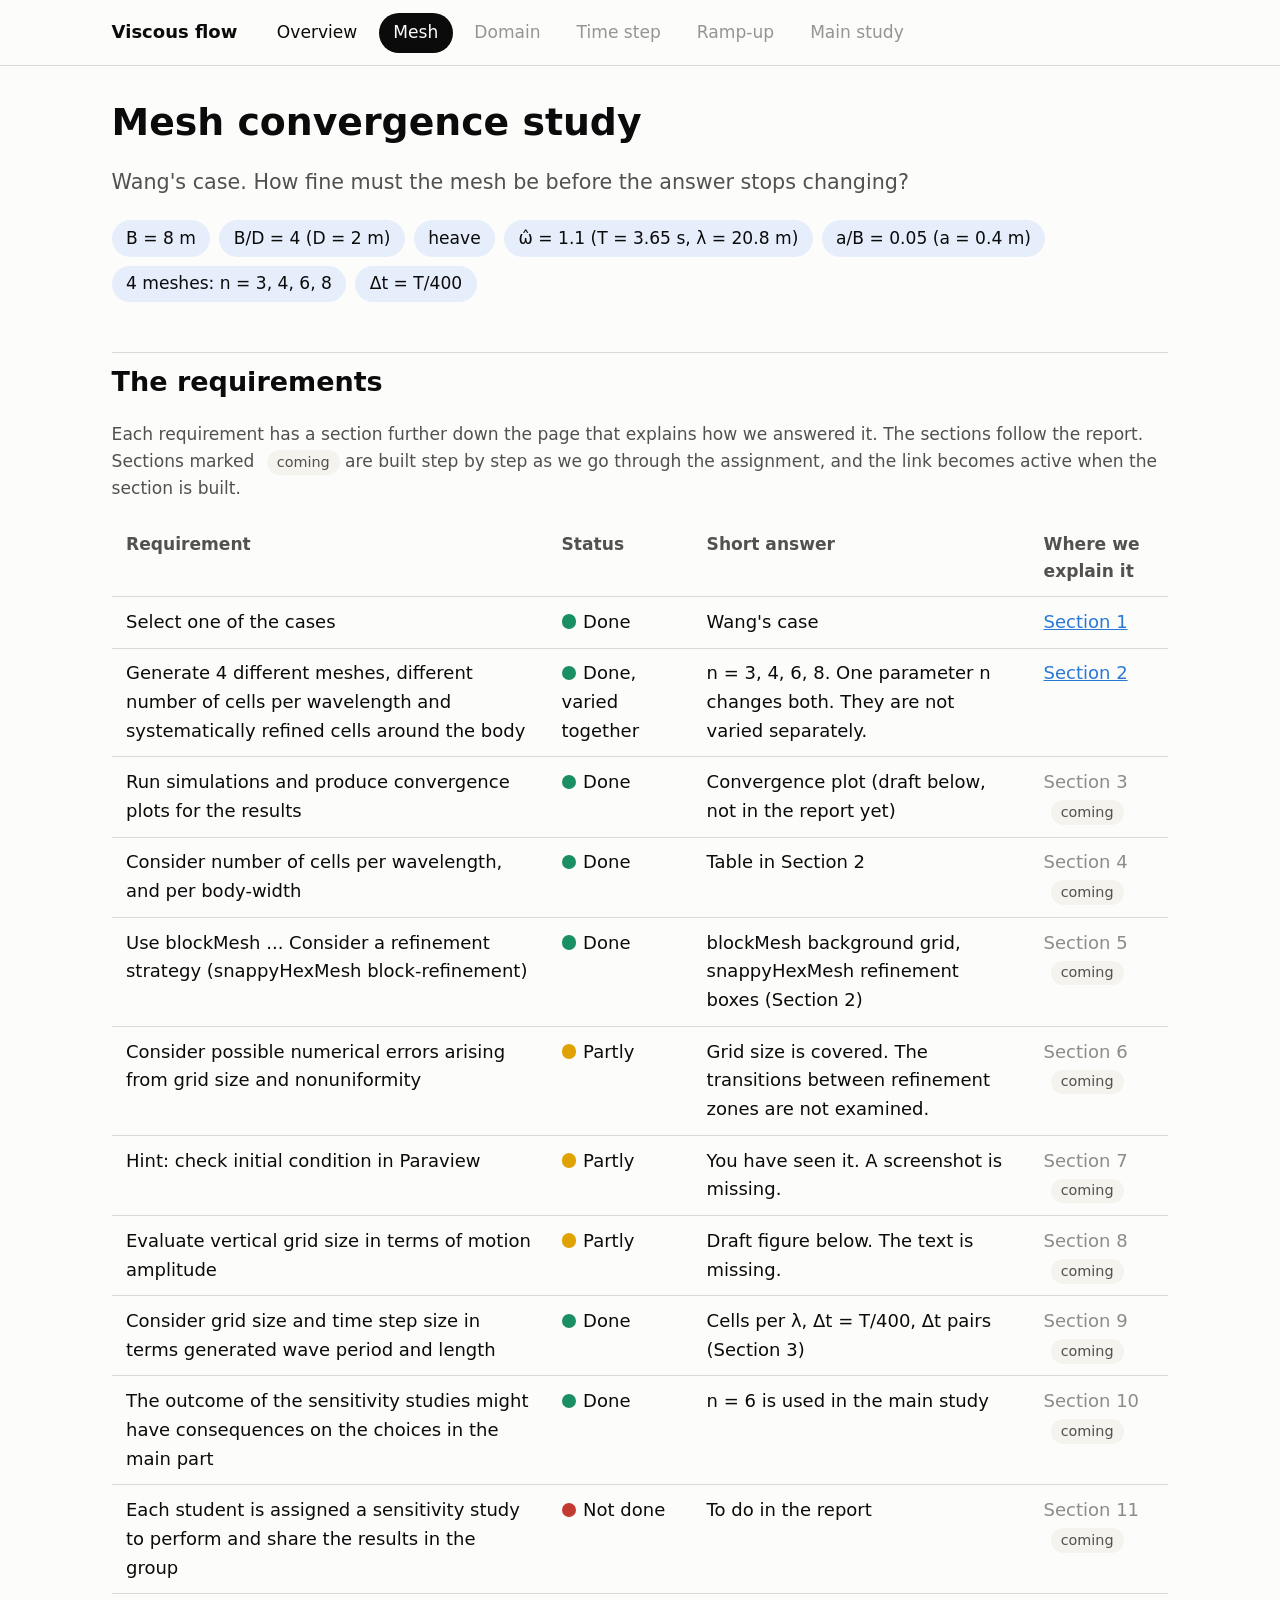
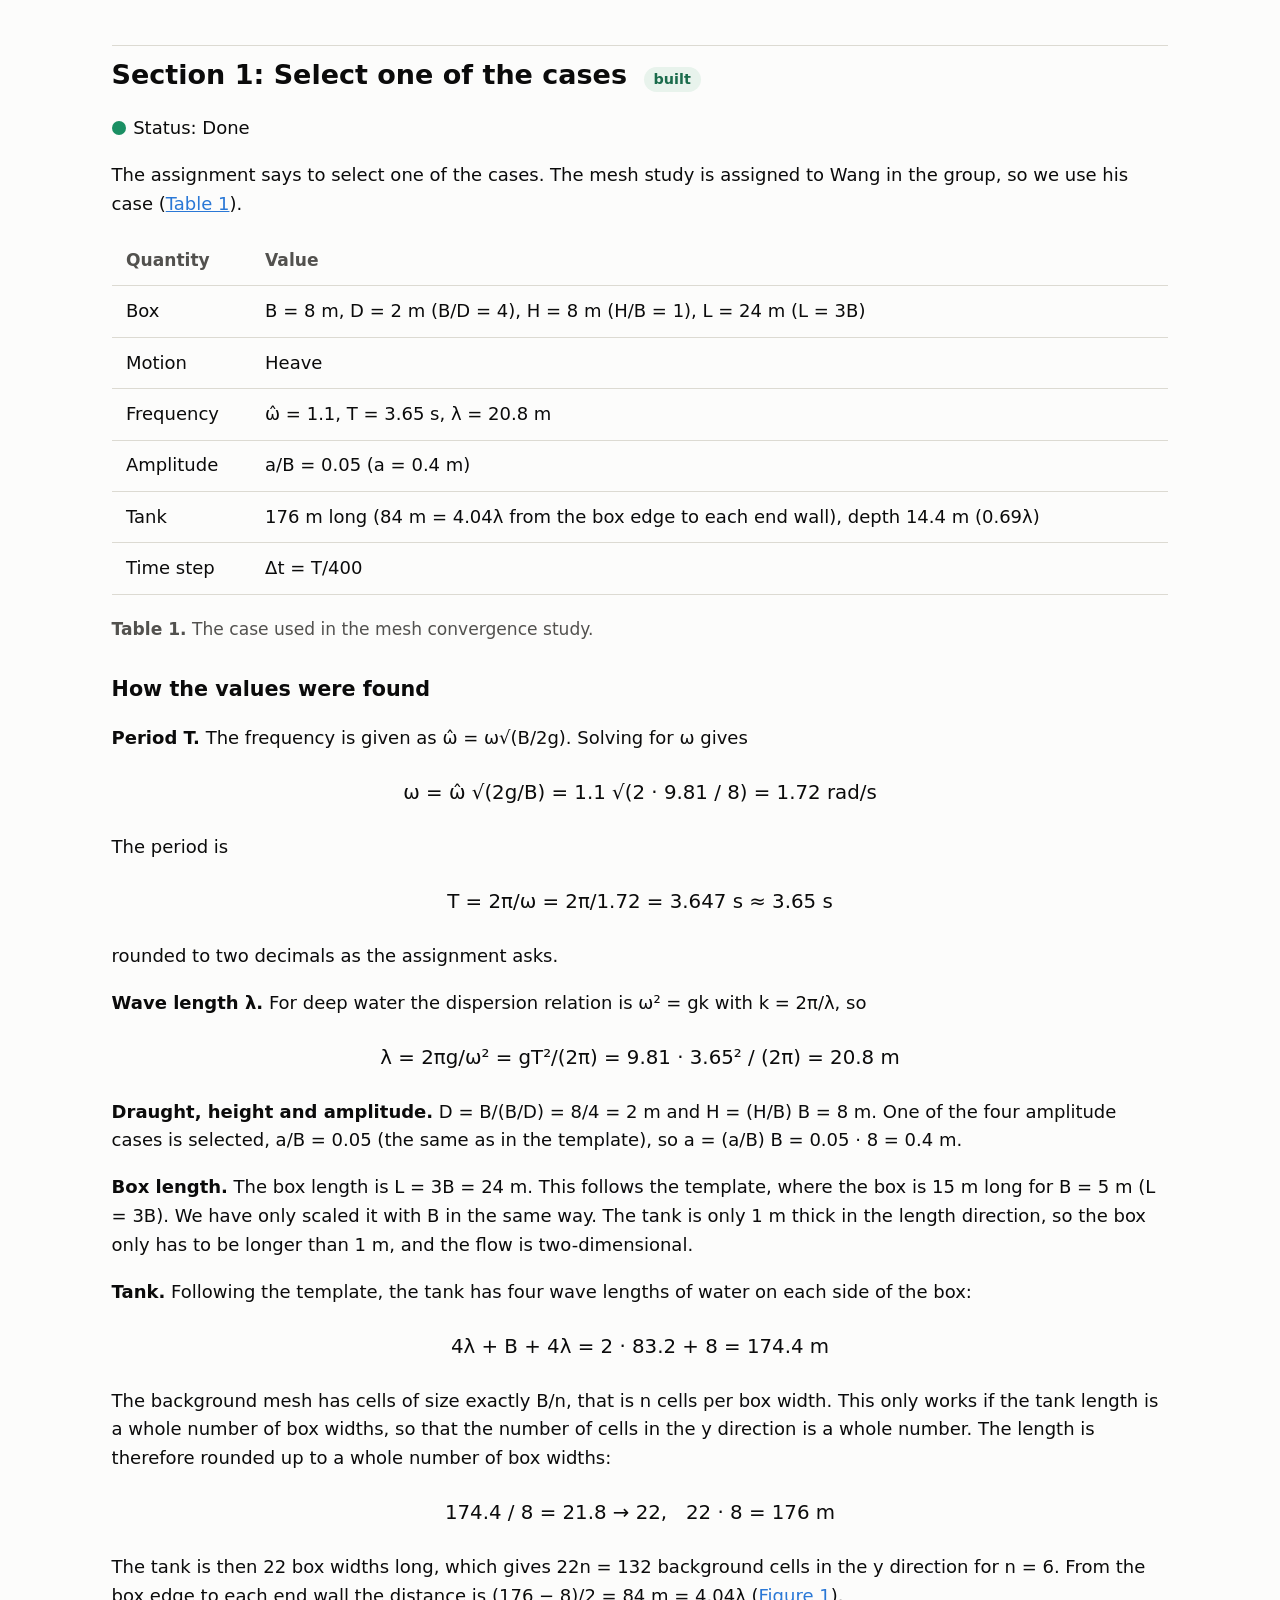
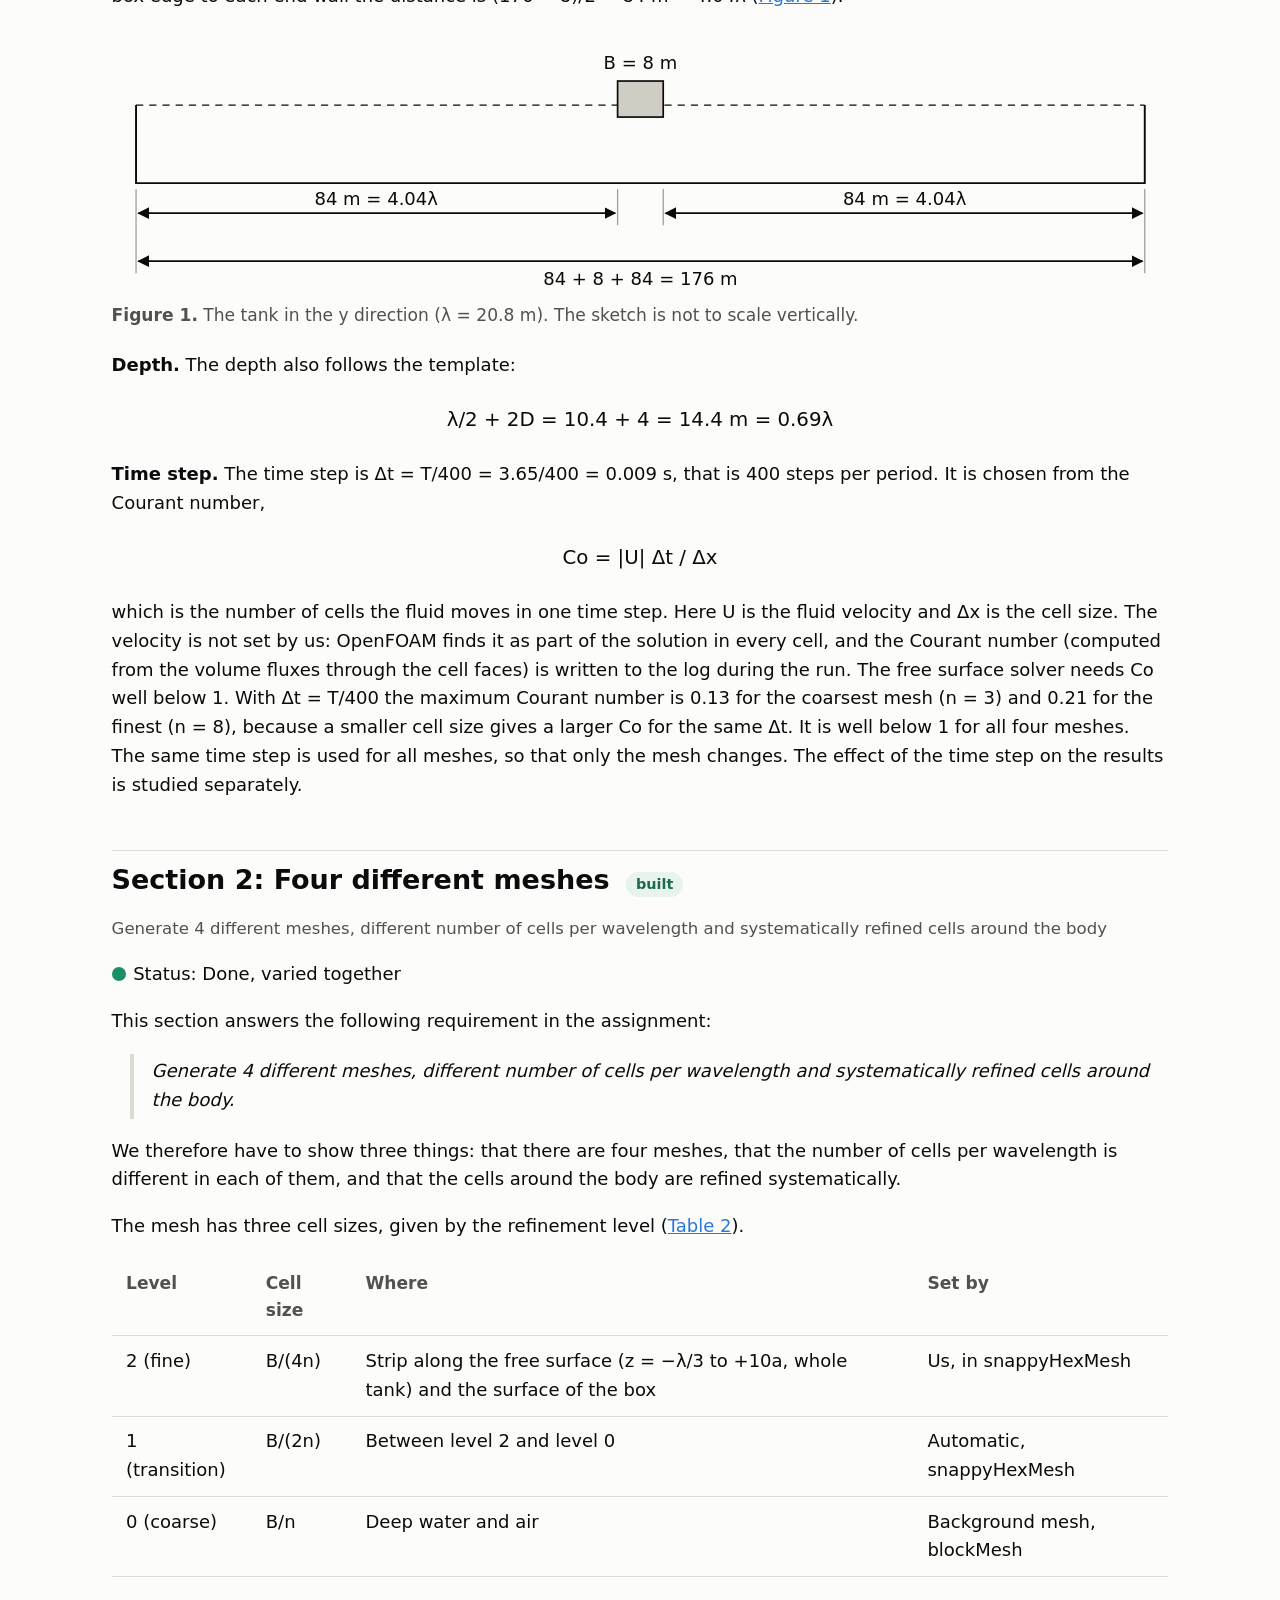
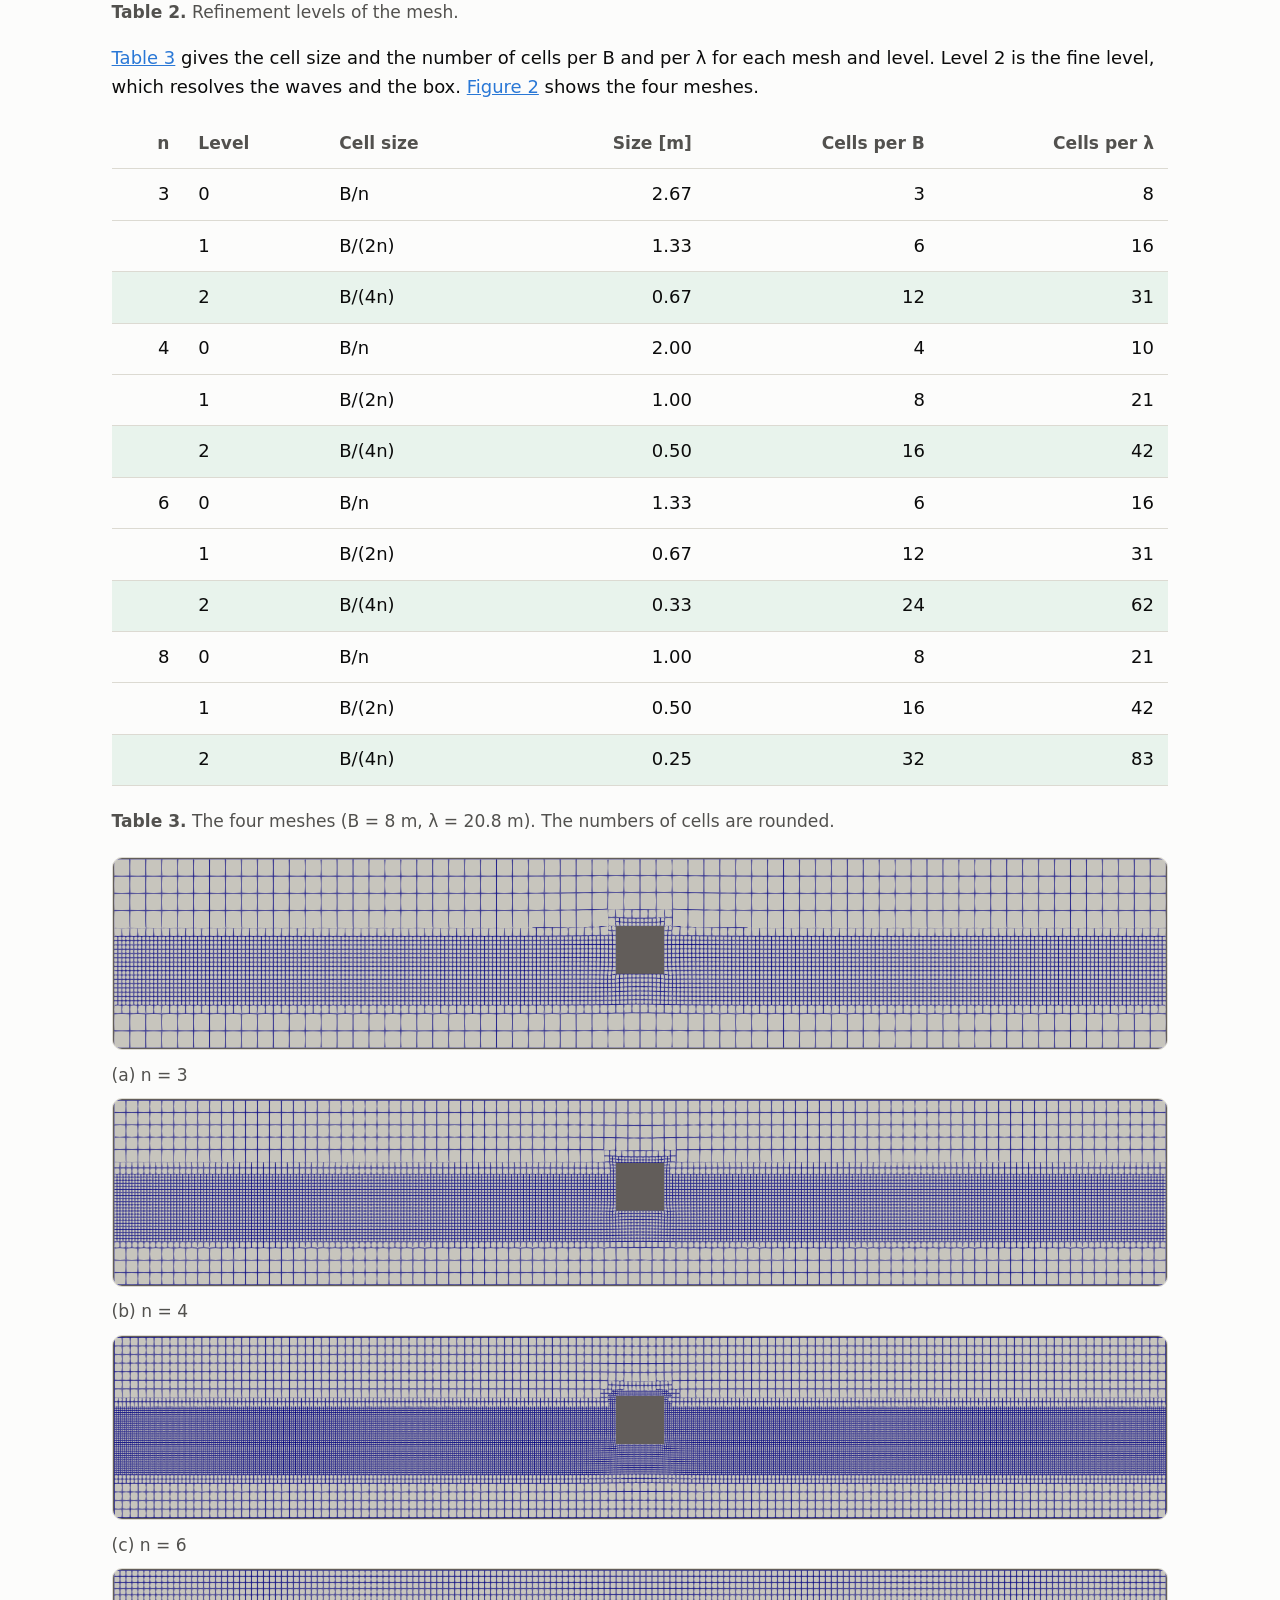
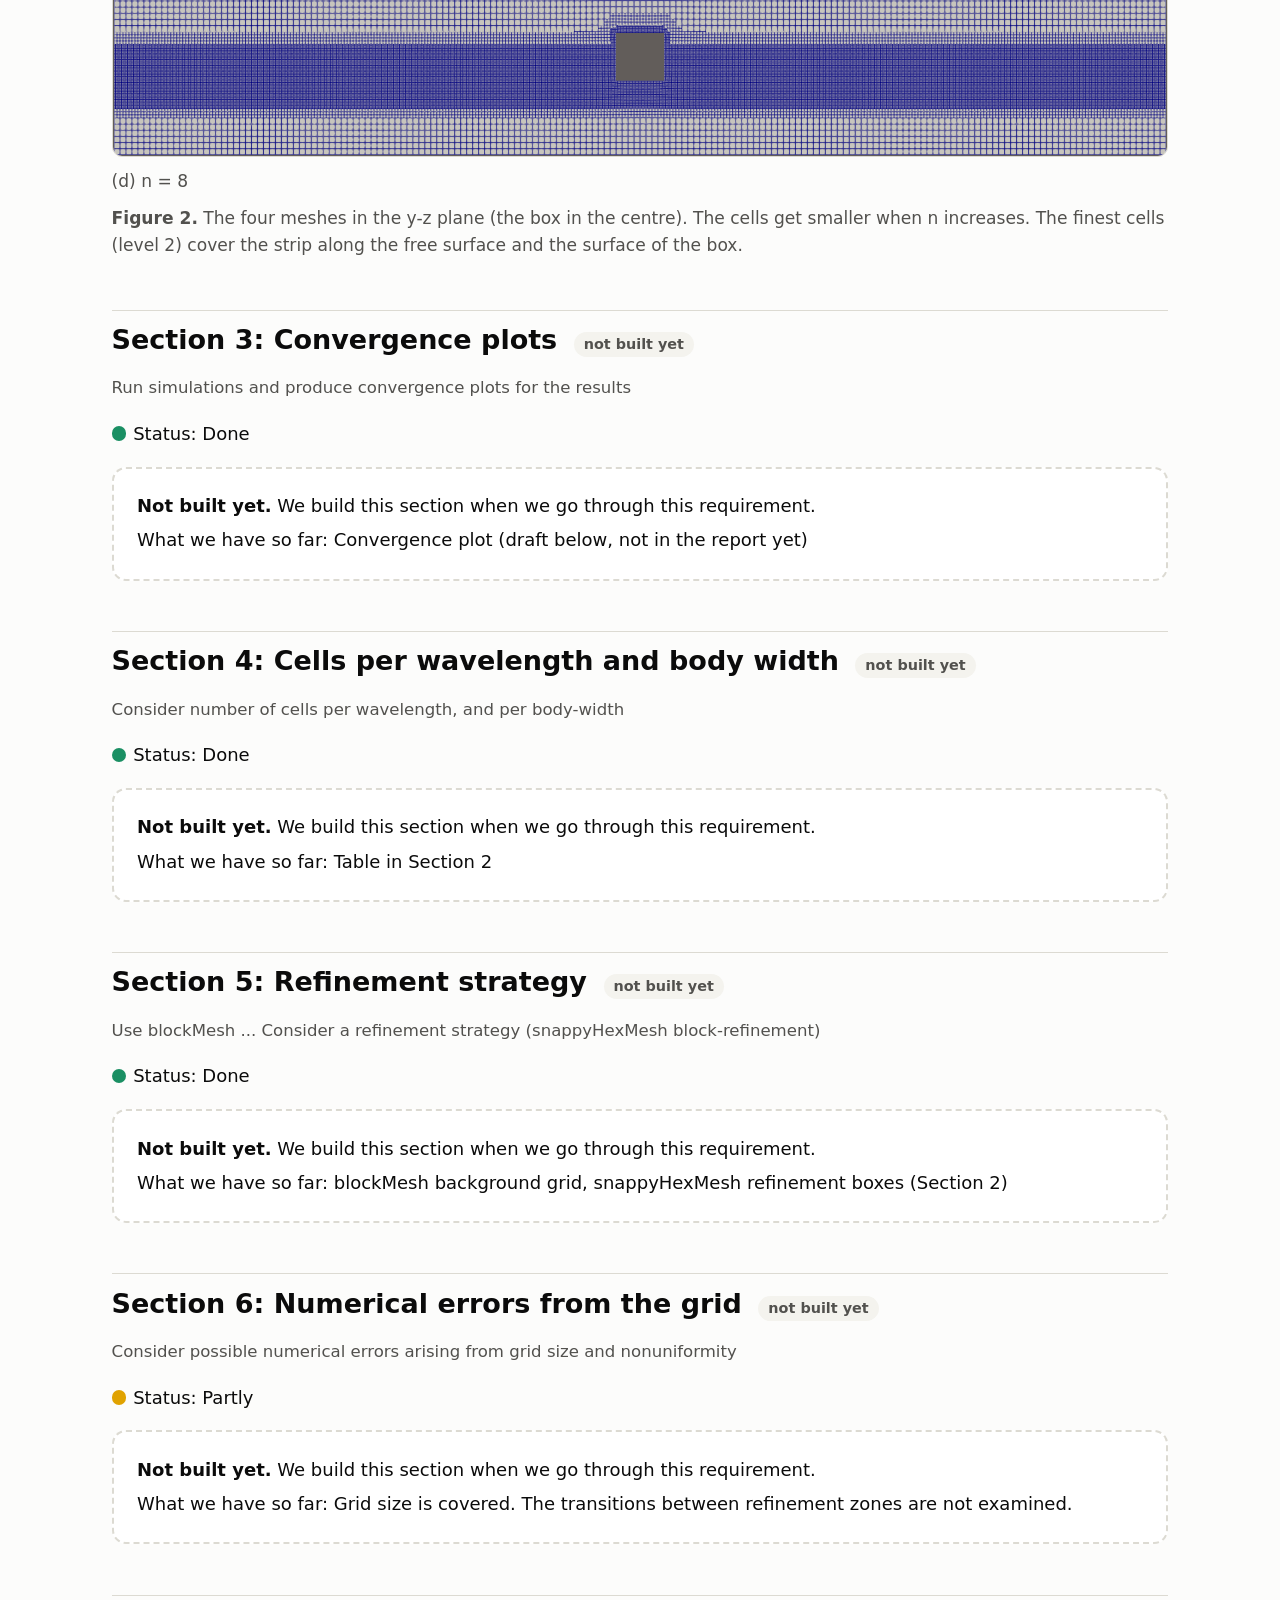
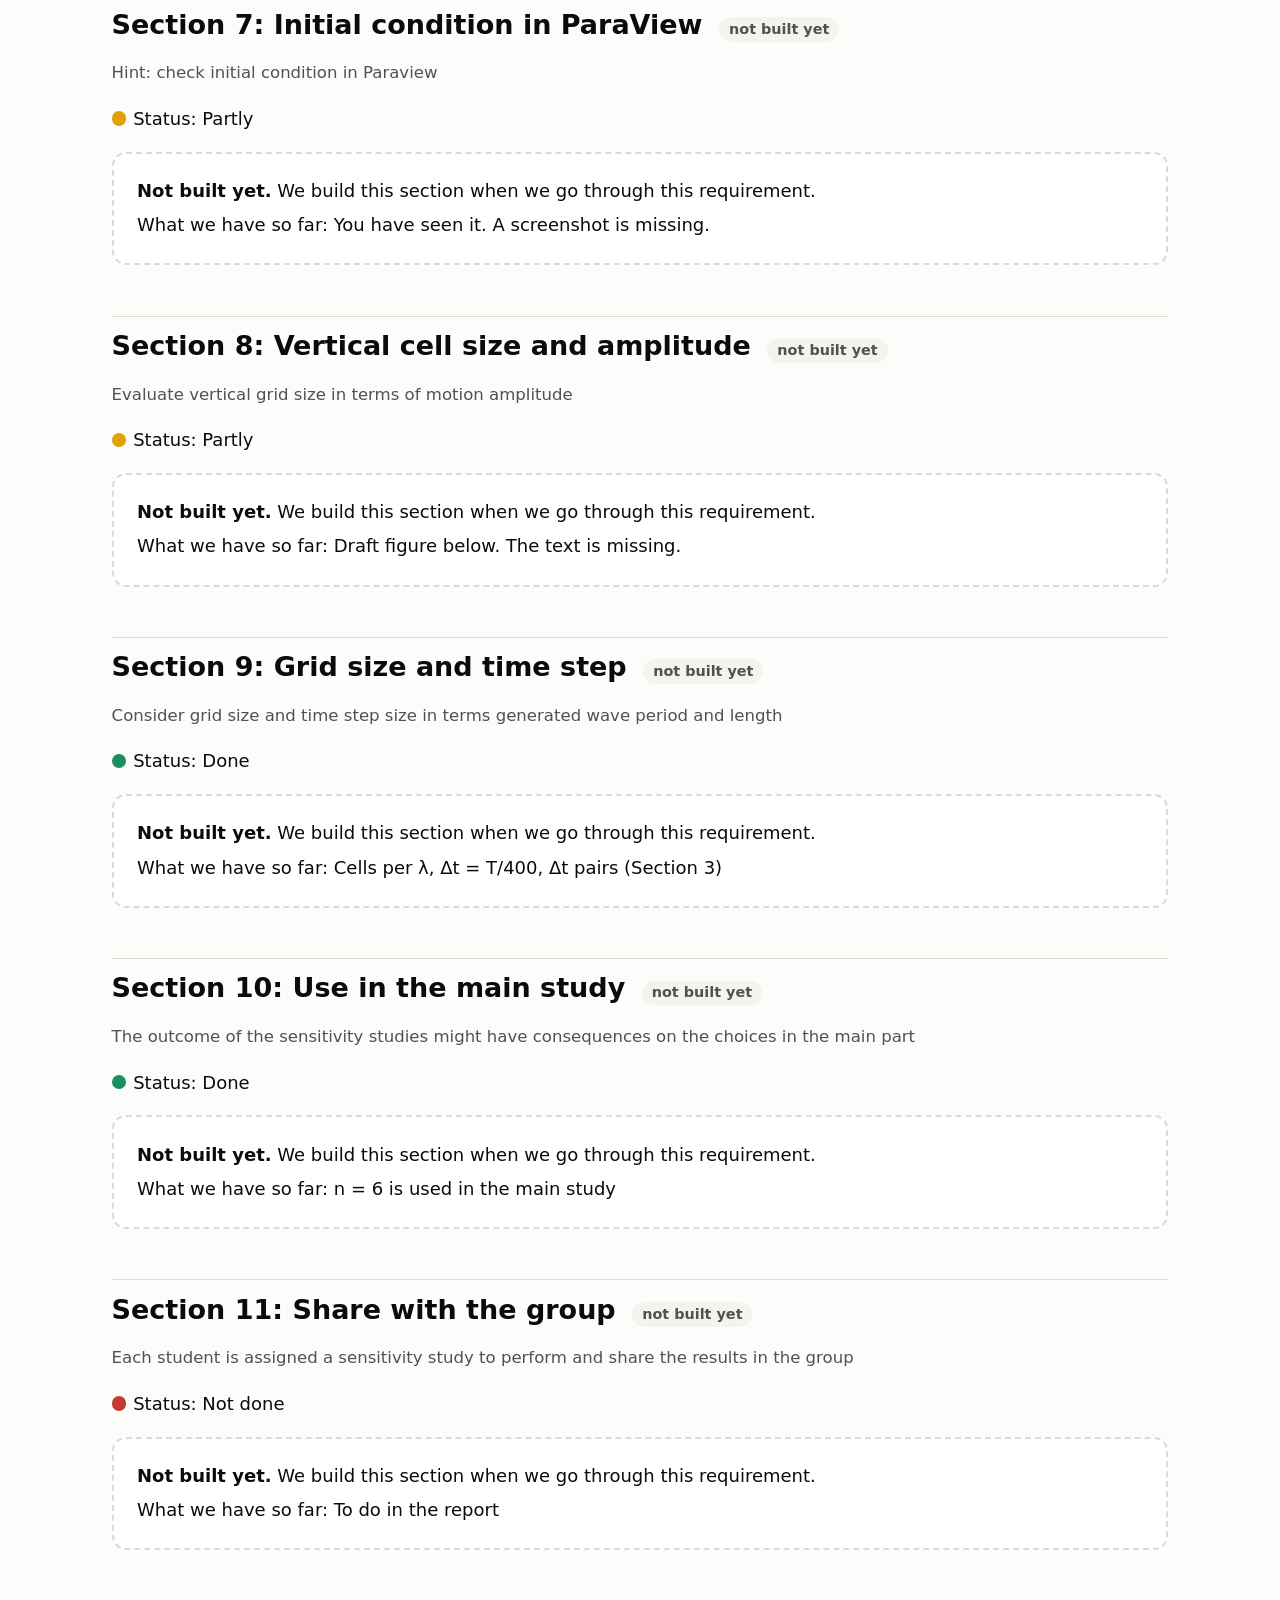
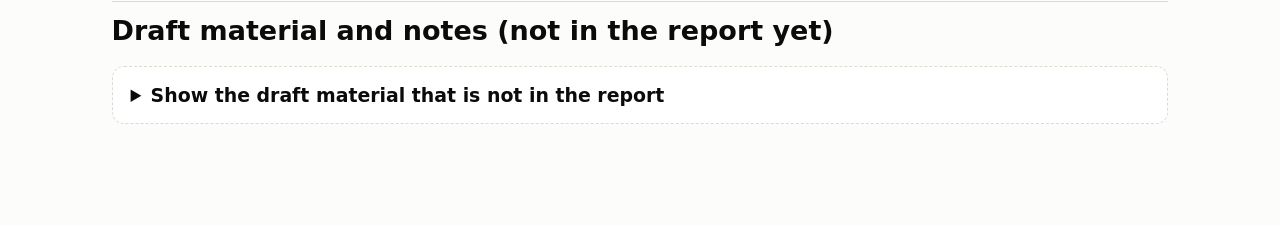
==== commit 0e8ebf7c: "Fix duplicated requirement text" ====
--- a/mesh.html
+++ b/mesh.html
@@ -23,16 +23,16 @@
 <thead><tr><th>Requirement</th><th>Status</th><th>Short answer</th><th>Where we explain it</th></tr></thead>
 <tbody>
 <tr><td>Select one of the cases</td><td><span class="dot done"></span>Done</td><td>Wang&#x27;s case</td><td><a href="#r1">Section 1</a></td></tr>
-<tr><td>Four different meshes: different number of cells per wavelength and systematically refined cells around the body<br><span class="orig">Generate 4 different meshes, different number of cells per wavelength and systematically refined cells around the body</span></td><td><span class="dot done"></span>Done, varied together</td><td>n = 3, 4, 6, 8. One parameter n changes both. They are not varied separately.</td><td><a href="#r2">Section 2</a></td></tr>
-<tr><td>Run the simulations and make convergence plots<br><span class="orig">Run simulations and produce convergence plots for the results</span></td><td><span class="dot done"></span>Done</td><td>Convergence plot (draft below, not in the report yet)</td><td><span class="pending">Section 3</span><span class="tag">coming</span></td></tr>
-<tr><td>Cells per wavelength and per body width<br><span class="orig">Consider number of cells per wavelength, and per body-width</span></td><td><span class="dot done"></span>Done</td><td>Table in Section 2</td><td><span class="pending">Section 4</span><span class="tag">coming</span></td></tr>
-<tr><td>Refinement strategy<br><span class="orig">Use blockMesh ... Consider a refinement strategy (snappyHexMesh block-refinement)</span></td><td><span class="dot done"></span>Done</td><td>blockMesh background grid, snappyHexMesh refinement boxes (Section 2)</td><td><span class="pending">Section 5</span><span class="tag">coming</span></td></tr>
-<tr><td>Numerical errors from grid size and nonuniformity<br><span class="orig">Consider possible numerical errors arising from grid size and nonuniformity</span></td><td><span class="dot part"></span>Partly</td><td>Grid size is covered. The transitions between refinement zones are not examined.</td><td><span class="pending">Section 6</span><span class="tag">coming</span></td></tr>
-<tr><td>Check the initial condition in ParaView<br><span class="orig">Hint: check initial condition in Paraview</span></td><td><span class="dot part"></span>Partly</td><td>You have seen it. A screenshot is missing.</td><td><span class="pending">Section 7</span><span class="tag">coming</span></td></tr>
-<tr><td>Vertical cell size against the motion amplitude<br><span class="orig">Evaluate vertical grid size in terms of motion amplitude</span></td><td><span class="dot part"></span>Partly</td><td>Draft figure below. The text is missing.</td><td><span class="pending">Section 8</span><span class="tag">coming</span></td></tr>
-<tr><td>Grid size and time step against wave period and length<br><span class="orig">Consider grid size and time step size in terms generated wave period and length</span></td><td><span class="dot done"></span>Done</td><td>Cells per λ, Δt = T/400, Δt pairs (Section 3)</td><td><span class="pending">Section 9</span><span class="tag">coming</span></td></tr>
-<tr><td>Use the result when choosing the main-study set-up<br><span class="orig">The outcome of the sensitivity studies might have consequences on the choices in the main part</span></td><td><span class="dot done"></span>Done</td><td>n = 6 is used in the main study</td><td><span class="pending">Section 10</span><span class="tag">coming</span></td></tr>
-<tr><td>Share the result with the group and mark the source<br><span class="orig">Each student is assigned a sensitivity study to perform and share the results in the group</span></td><td><span class="dot todo"></span>Not done</td><td>To do in the report</td><td><span class="pending">Section 11</span><span class="tag">coming</span></td></tr>
+<tr><td>Generate 4 different meshes, different number of cells per wavelength and systematically refined cells around the body</td><td><span class="dot done"></span>Done, varied together</td><td>n = 3, 4, 6, 8. One parameter n changes both. They are not varied separately.</td><td><a href="#r2">Section 2</a></td></tr>
+<tr><td>Run simulations and produce convergence plots for the results</td><td><span class="dot done"></span>Done</td><td>Convergence plot (draft below, not in the report yet)</td><td><span class="pending">Section 3</span><span class="tag">coming</span></td></tr>
+<tr><td>Consider number of cells per wavelength, and per body-width</td><td><span class="dot done"></span>Done</td><td>Table in Section 2</td><td><span class="pending">Section 4</span><span class="tag">coming</span></td></tr>
+<tr><td>Use blockMesh ... Consider a refinement strategy (snappyHexMesh block-refinement)</td><td><span class="dot done"></span>Done</td><td>blockMesh background grid, snappyHexMesh refinement boxes (Section 2)</td><td><span class="pending">Section 5</span><span class="tag">coming</span></td></tr>
+<tr><td>Consider possible numerical errors arising from grid size and nonuniformity</td><td><span class="dot part"></span>Partly</td><td>Grid size is covered. The transitions between refinement zones are not examined.</td><td><span class="pending">Section 6</span><span class="tag">coming</span></td></tr>
+<tr><td>Hint: check initial condition in Paraview</td><td><span class="dot part"></span>Partly</td><td>You have seen it. A screenshot is missing.</td><td><span class="pending">Section 7</span><span class="tag">coming</span></td></tr>
+<tr><td>Evaluate vertical grid size in terms of motion amplitude</td><td><span class="dot part"></span>Partly</td><td>Draft figure below. The text is missing.</td><td><span class="pending">Section 8</span><span class="tag">coming</span></td></tr>
+<tr><td>Consider grid size and time step size in terms generated wave period and length</td><td><span class="dot done"></span>Done</td><td>Cells per λ, Δt = T/400, Δt pairs (Section 3)</td><td><span class="pending">Section 9</span><span class="tag">coming</span></td></tr>
+<tr><td>The outcome of the sensitivity studies might have consequences on the choices in the main part</td><td><span class="dot done"></span>Done</td><td>n = 6 is used in the main study</td><td><span class="pending">Section 10</span><span class="tag">coming</span></td></tr>
+<tr><td>Each student is assigned a sensitivity study to perform and share the results in the group</td><td><span class="dot todo"></span>Not done</td><td>To do in the report</td><td><span class="pending">Section 11</span><span class="tag">coming</span></td></tr>
 </tbody></table>
 <section class="req" id="r1"><h2>Section 1: Select one of the cases <span class="tag built">built</span></h2><p><span class="dot done"></span>Status: Done</p>
 <p>The assignment says to select one of the cases. The mesh study is assigned to Wang in the group, so we use his case (<a href="#tab-case">Table 1</a>).</p>
@@ -83,7 +83,7 @@
 <div class="eq">Co = |U| &Delta;t / &Delta;x</div>
 <p>which is the number of cells the fluid moves in one time step. Here U is the fluid velocity and &Delta;x is the cell size. The velocity is not set by us: OpenFOAM finds it as part of the solution in every cell, and the Courant number (computed from the volume fluxes through the cell faces) is written to the log during the run. The free surface solver needs Co well below 1. With &Delta;t = T/400 the maximum Courant number is 0.13 for the coarsest mesh (n = 3) and 0.21 for the finest (n = 8), because a smaller cell size gives a larger Co for the same &Delta;t. It is well below 1 for all four meshes. The same time step is used for all meshes, so that only the mesh changes. The effect of the time step on the results is studied separately.</p>
 </section>
-<section class="req" id="r2"><h2>Section 2: Four different meshes: different number of cells per wavelength and systematically refined cells around the body <span class="tag built">built</span></h2><p class="quote">Generate 4 different meshes, different number of cells per wavelength and systematically refined cells around the body</p><p><span class="dot done"></span>Status: Done, varied together</p>
+<section class="req" id="r2"><h2>Section 2: Four different meshes <span class="tag built">built</span></h2><p class="quote">Generate 4 different meshes, different number of cells per wavelength and systematically refined cells around the body</p><p><span class="dot done"></span>Status: Done, varied together</p>
 <p>This section answers the following requirement in the assignment:</p>
 <blockquote>Generate 4 different meshes, different number of cells per wavelength and systematically refined cells around the body.</blockquote>
 <p>We therefore have to show three things: that there are four meshes, that the number of cells per wavelength is different in each of them, and that the cells around the body are refined systematically.</p>
@@ -121,15 +121,15 @@
 <img src="assets/mesh_n8.png" alt="n = 8"><figcaption>(d) n = 8</figcaption>
 <figcaption><b>Figure 2.</b> The four meshes in the y-z plane (the box in the centre). The cells get smaller when n increases. The finest cells (level 2) cover the strip along the free surface and the surface of the box.</figcaption></figure>
 </section>
-<section class="req" id="r3"><h2>Section 3: Run the simulations and make convergence plots <span class="tag">not built yet</span></h2><p class="quote">Run simulations and produce convergence plots for the results</p><p><span class="dot done"></span>Status: Done</p><div class="placeholder"><p><b>Not built yet.</b> We build this section when we go through this requirement.</p><p>What we have so far: Convergence plot (draft below, not in the report yet)</p></div></section>
-<section class="req" id="r4"><h2>Section 4: Cells per wavelength and per body width <span class="tag">not built yet</span></h2><p class="quote">Consider number of cells per wavelength, and per body-width</p><p><span class="dot done"></span>Status: Done</p><div class="placeholder"><p><b>Not built yet.</b> We build this section when we go through this requirement.</p><p>What we have so far: Table in Section 2</p></div></section>
+<section class="req" id="r3"><h2>Section 3: Convergence plots <span class="tag">not built yet</span></h2><p class="quote">Run simulations and produce convergence plots for the results</p><p><span class="dot done"></span>Status: Done</p><div class="placeholder"><p><b>Not built yet.</b> We build this section when we go through this requirement.</p><p>What we have so far: Convergence plot (draft below, not in the report yet)</p></div></section>
+<section class="req" id="r4"><h2>Section 4: Cells per wavelength and body width <span class="tag">not built yet</span></h2><p class="quote">Consider number of cells per wavelength, and per body-width</p><p><span class="dot done"></span>Status: Done</p><div class="placeholder"><p><b>Not built yet.</b> We build this section when we go through this requirement.</p><p>What we have so far: Table in Section 2</p></div></section>
 <section class="req" id="r5"><h2>Section 5: Refinement strategy <span class="tag">not built yet</span></h2><p class="quote">Use blockMesh ... Consider a refinement strategy (snappyHexMesh block-refinement)</p><p><span class="dot done"></span>Status: Done</p><div class="placeholder"><p><b>Not built yet.</b> We build this section when we go through this requirement.</p><p>What we have so far: blockMesh background grid, snappyHexMesh refinement boxes (Section 2)</p></div></section>
-<section class="req" id="r6"><h2>Section 6: Numerical errors from grid size and nonuniformity <span class="tag">not built yet</span></h2><p class="quote">Consider possible numerical errors arising from grid size and nonuniformity</p><p><span class="dot part"></span>Status: Partly</p><div class="placeholder"><p><b>Not built yet.</b> We build this section when we go through this requirement.</p><p>What we have so far: Grid size is covered. The transitions between refinement zones are not examined.</p></div></section>
-<section class="req" id="r7"><h2>Section 7: Check the initial condition in ParaView <span class="tag">not built yet</span></h2><p class="quote">Hint: check initial condition in Paraview</p><p><span class="dot part"></span>Status: Partly</p><div class="placeholder"><p><b>Not built yet.</b> We build this section when we go through this requirement.</p><p>What we have so far: You have seen it. A screenshot is missing.</p></div></section>
-<section class="req" id="r8"><h2>Section 8: Vertical cell size against the motion amplitude <span class="tag">not built yet</span></h2><p class="quote">Evaluate vertical grid size in terms of motion amplitude</p><p><span class="dot part"></span>Status: Partly</p><div class="placeholder"><p><b>Not built yet.</b> We build this section when we go through this requirement.</p><p>What we have so far: Draft figure below. The text is missing.</p></div></section>
-<section class="req" id="r9"><h2>Section 9: Grid size and time step against wave period and length <span class="tag">not built yet</span></h2><p class="quote">Consider grid size and time step size in terms generated wave period and length</p><p><span class="dot done"></span>Status: Done</p><div class="placeholder"><p><b>Not built yet.</b> We build this section when we go through this requirement.</p><p>What we have so far: Cells per λ, Δt = T/400, Δt pairs (Section 3)</p></div></section>
-<section class="req" id="r10"><h2>Section 10: Use the result when choosing the main-study set-up <span class="tag">not built yet</span></h2><p class="quote">The outcome of the sensitivity studies might have consequences on the choices in the main part</p><p><span class="dot done"></span>Status: Done</p><div class="placeholder"><p><b>Not built yet.</b> We build this section when we go through this requirement.</p><p>What we have so far: n = 6 is used in the main study</p></div></section>
-<section class="req" id="r11"><h2>Section 11: Share the result with the group and mark the source <span class="tag">not built yet</span></h2><p class="quote">Each student is assigned a sensitivity study to perform and share the results in the group</p><p><span class="dot todo"></span>Status: Not done</p><div class="placeholder"><p><b>Not built yet.</b> We build this section when we go through this requirement.</p><p>What we have so far: To do in the report</p></div></section>
+<section class="req" id="r6"><h2>Section 6: Numerical errors from the grid <span class="tag">not built yet</span></h2><p class="quote">Consider possible numerical errors arising from grid size and nonuniformity</p><p><span class="dot part"></span>Status: Partly</p><div class="placeholder"><p><b>Not built yet.</b> We build this section when we go through this requirement.</p><p>What we have so far: Grid size is covered. The transitions between refinement zones are not examined.</p></div></section>
+<section class="req" id="r7"><h2>Section 7: Initial condition in ParaView <span class="tag">not built yet</span></h2><p class="quote">Hint: check initial condition in Paraview</p><p><span class="dot part"></span>Status: Partly</p><div class="placeholder"><p><b>Not built yet.</b> We build this section when we go through this requirement.</p><p>What we have so far: You have seen it. A screenshot is missing.</p></div></section>
+<section class="req" id="r8"><h2>Section 8: Vertical cell size and amplitude <span class="tag">not built yet</span></h2><p class="quote">Evaluate vertical grid size in terms of motion amplitude</p><p><span class="dot part"></span>Status: Partly</p><div class="placeholder"><p><b>Not built yet.</b> We build this section when we go through this requirement.</p><p>What we have so far: Draft figure below. The text is missing.</p></div></section>
+<section class="req" id="r9"><h2>Section 9: Grid size and time step <span class="tag">not built yet</span></h2><p class="quote">Consider grid size and time step size in terms generated wave period and length</p><p><span class="dot done"></span>Status: Done</p><div class="placeholder"><p><b>Not built yet.</b> We build this section when we go through this requirement.</p><p>What we have so far: Cells per λ, Δt = T/400, Δt pairs (Section 3)</p></div></section>
+<section class="req" id="r10"><h2>Section 10: Use in the main study <span class="tag">not built yet</span></h2><p class="quote">The outcome of the sensitivity studies might have consequences on the choices in the main part</p><p><span class="dot done"></span>Status: Done</p><div class="placeholder"><p><b>Not built yet.</b> We build this section when we go through this requirement.</p><p>What we have so far: n = 6 is used in the main study</p></div></section>
+<section class="req" id="r11"><h2>Section 11: Share with the group <span class="tag">not built yet</span></h2><p class="quote">Each student is assigned a sensitivity study to perform and share the results in the group</p><p><span class="dot todo"></span>Status: Not done</p><div class="placeholder"><p><b>Not built yet.</b> We build this section when we go through this requirement.</p><p>What we have so far: To do in the report</p></div></section>
 <h2 id="notes">Draft material and notes (not in the report yet)</h2>
 <details class="notes"><summary>Show the draft material that is not in the report</summary>
 <p class="legend">These parts were written earlier and are kept here so nothing is lost. They are not part of the report yet and are moved into the sections above when we go through the requirements.</p>
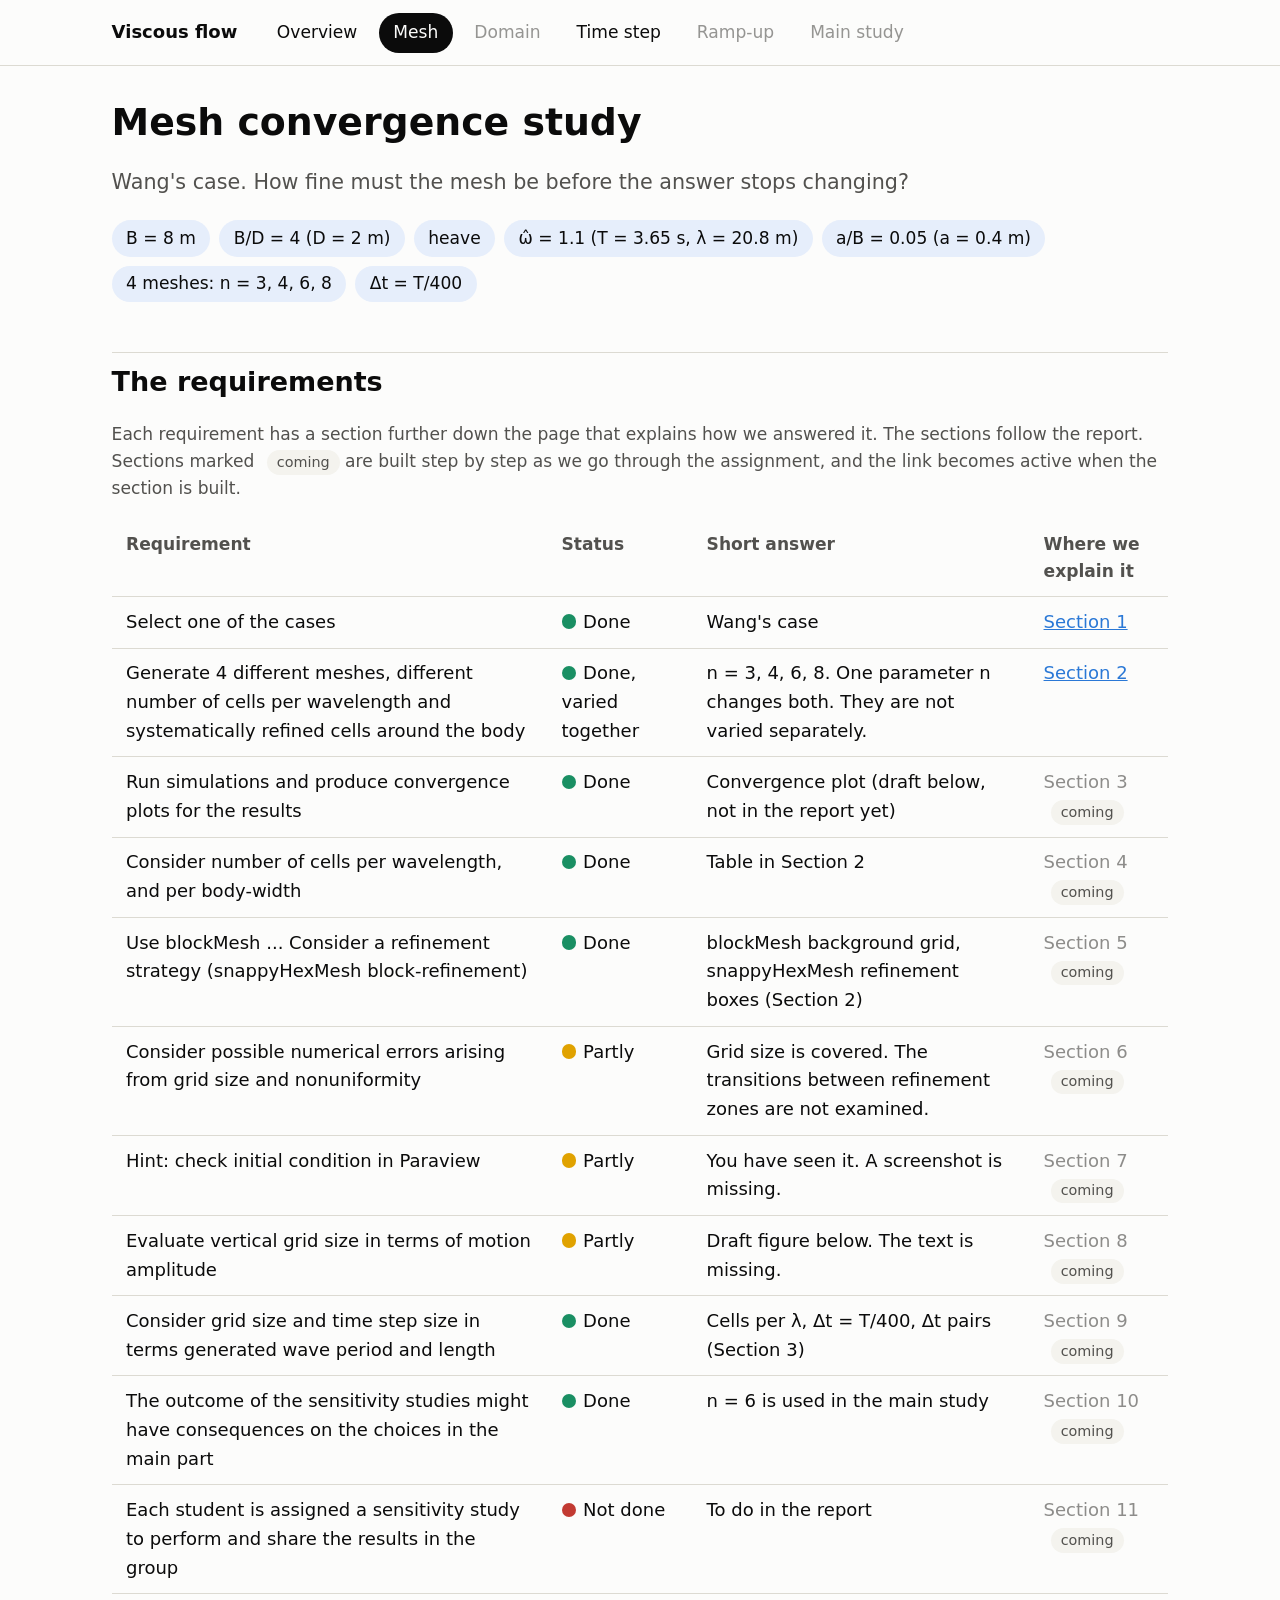
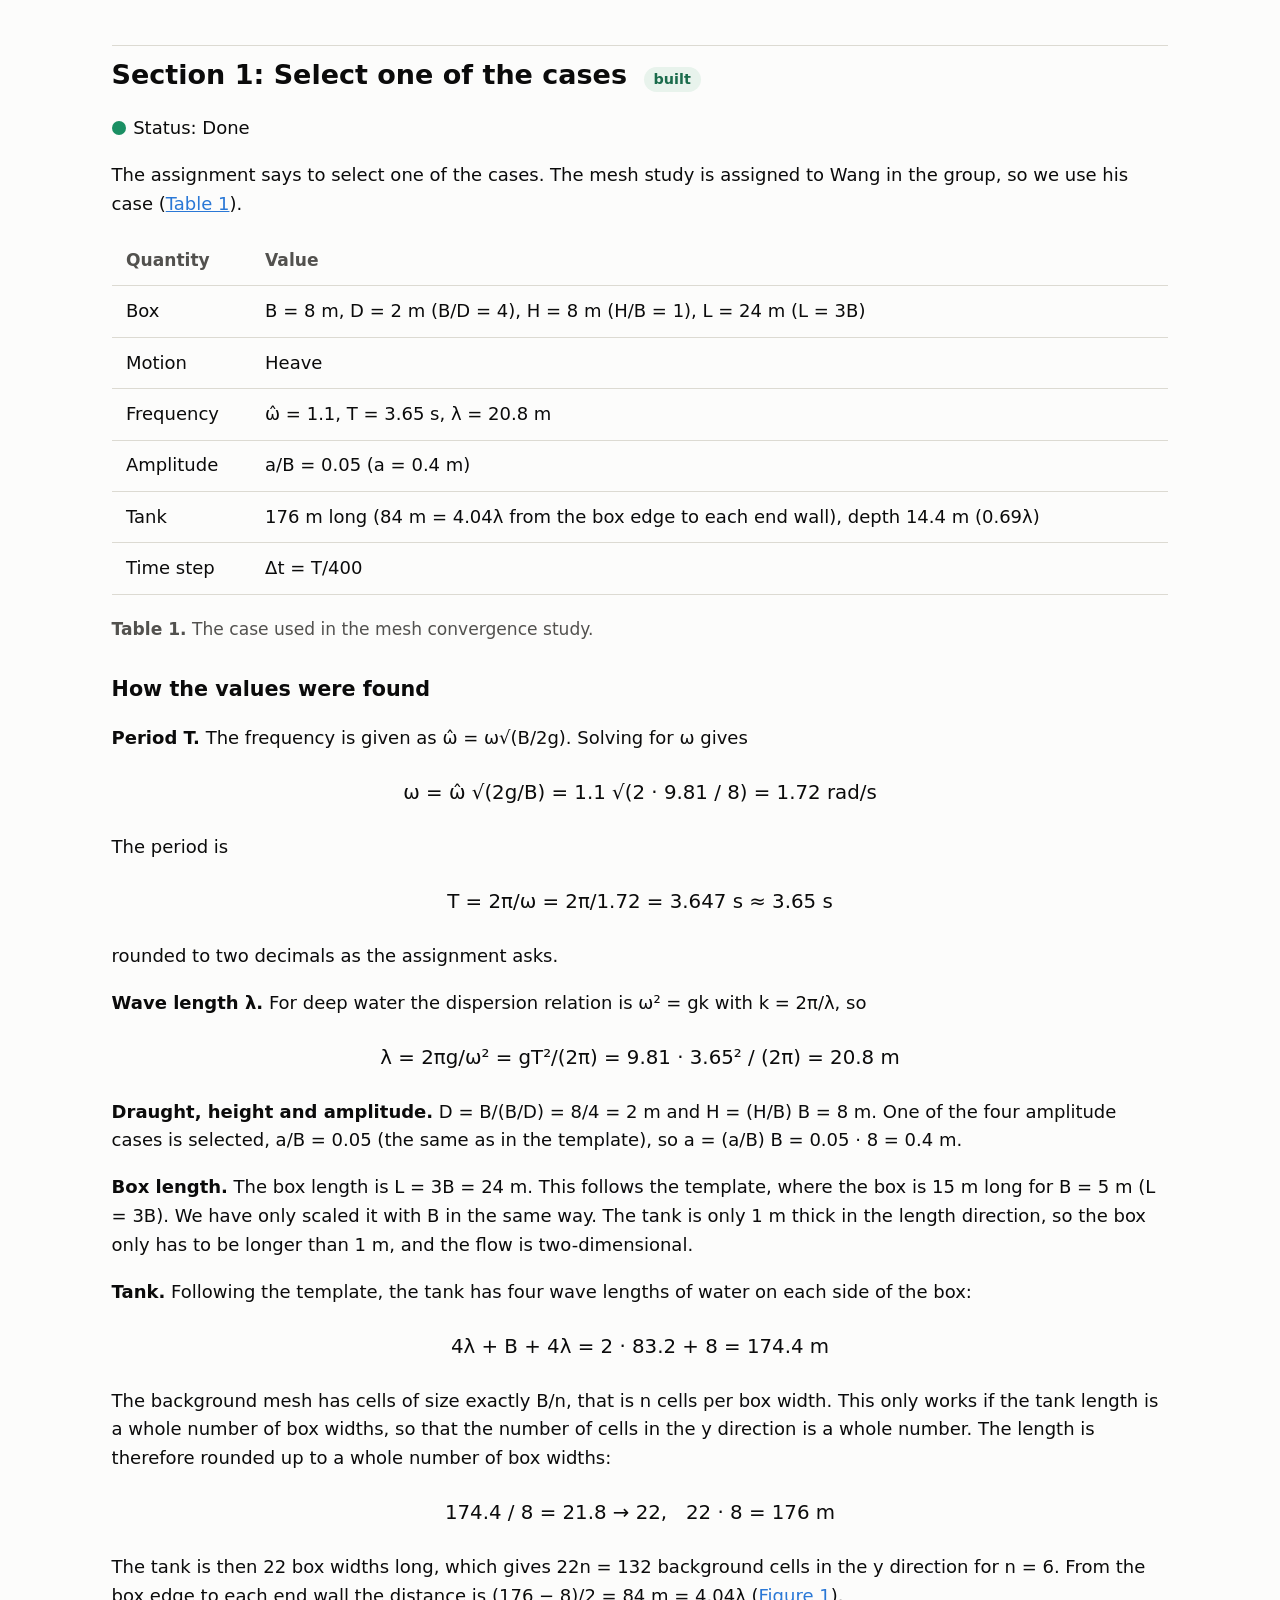
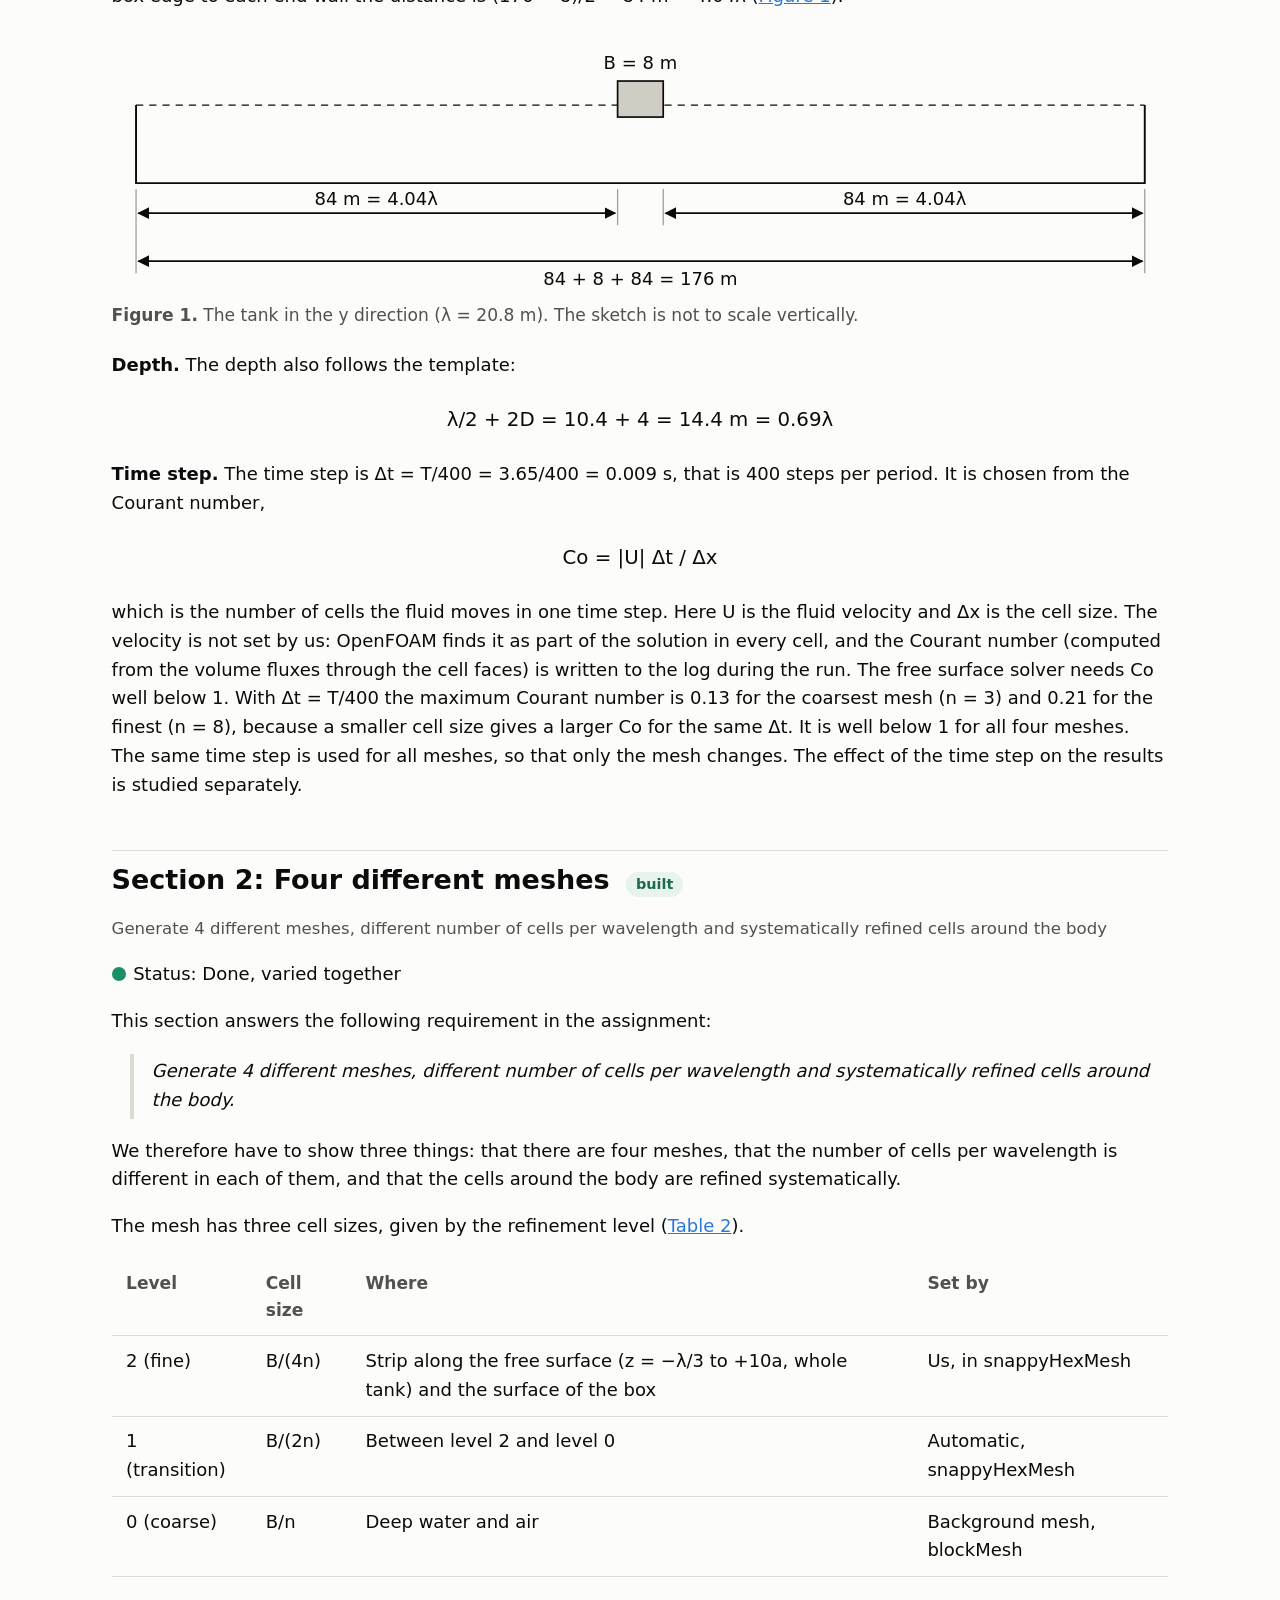
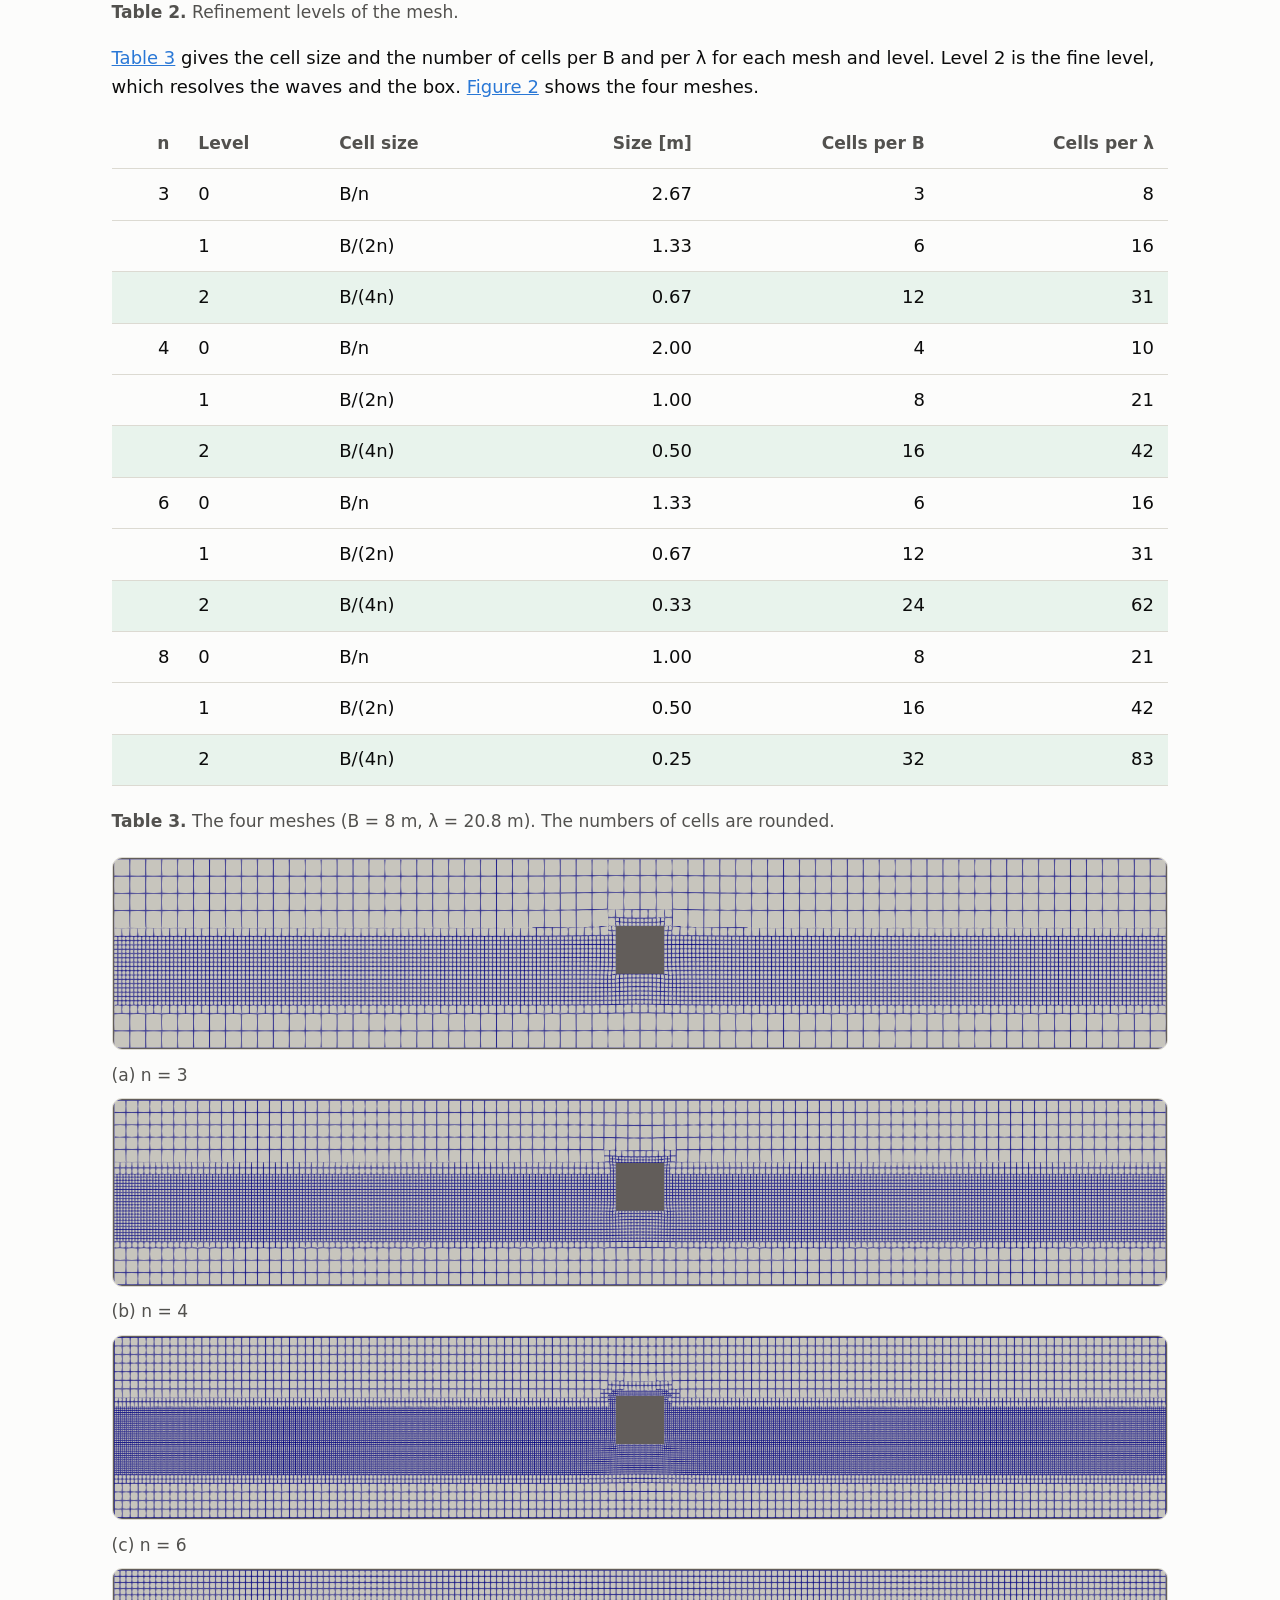
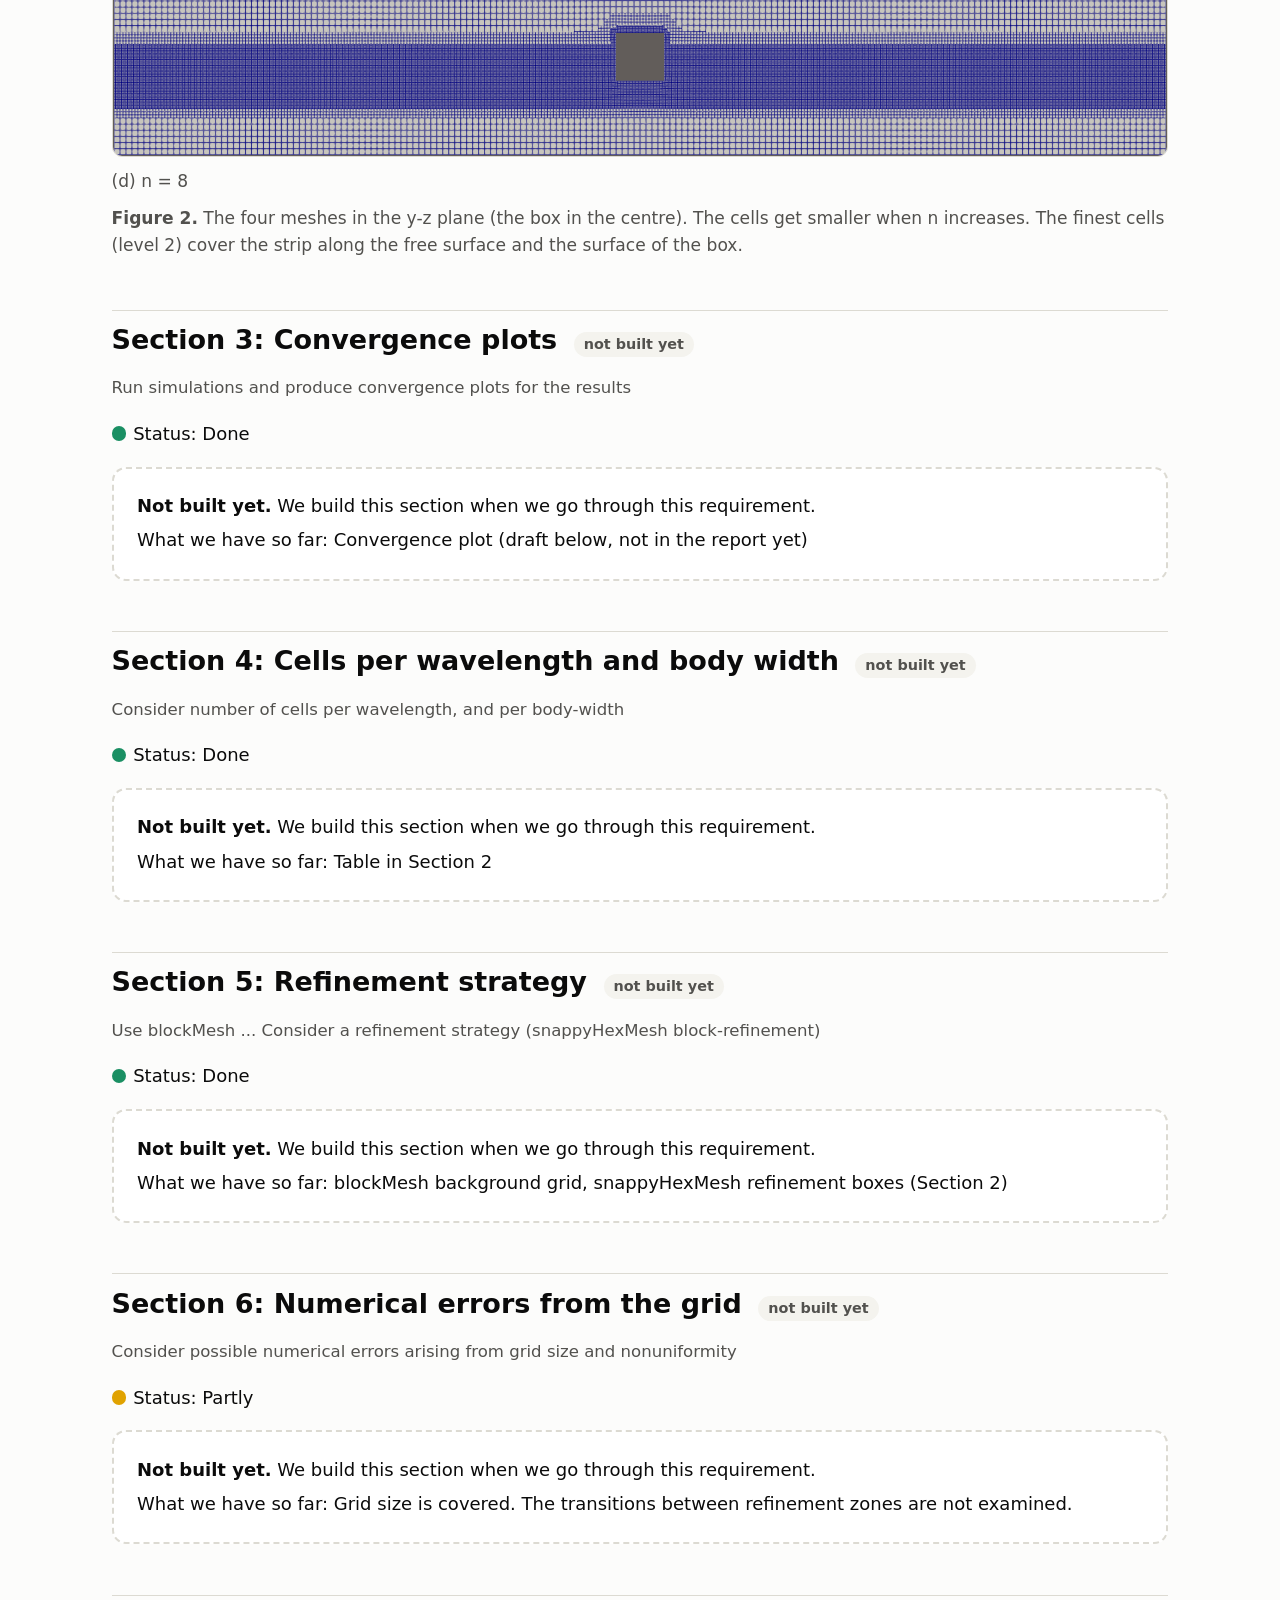
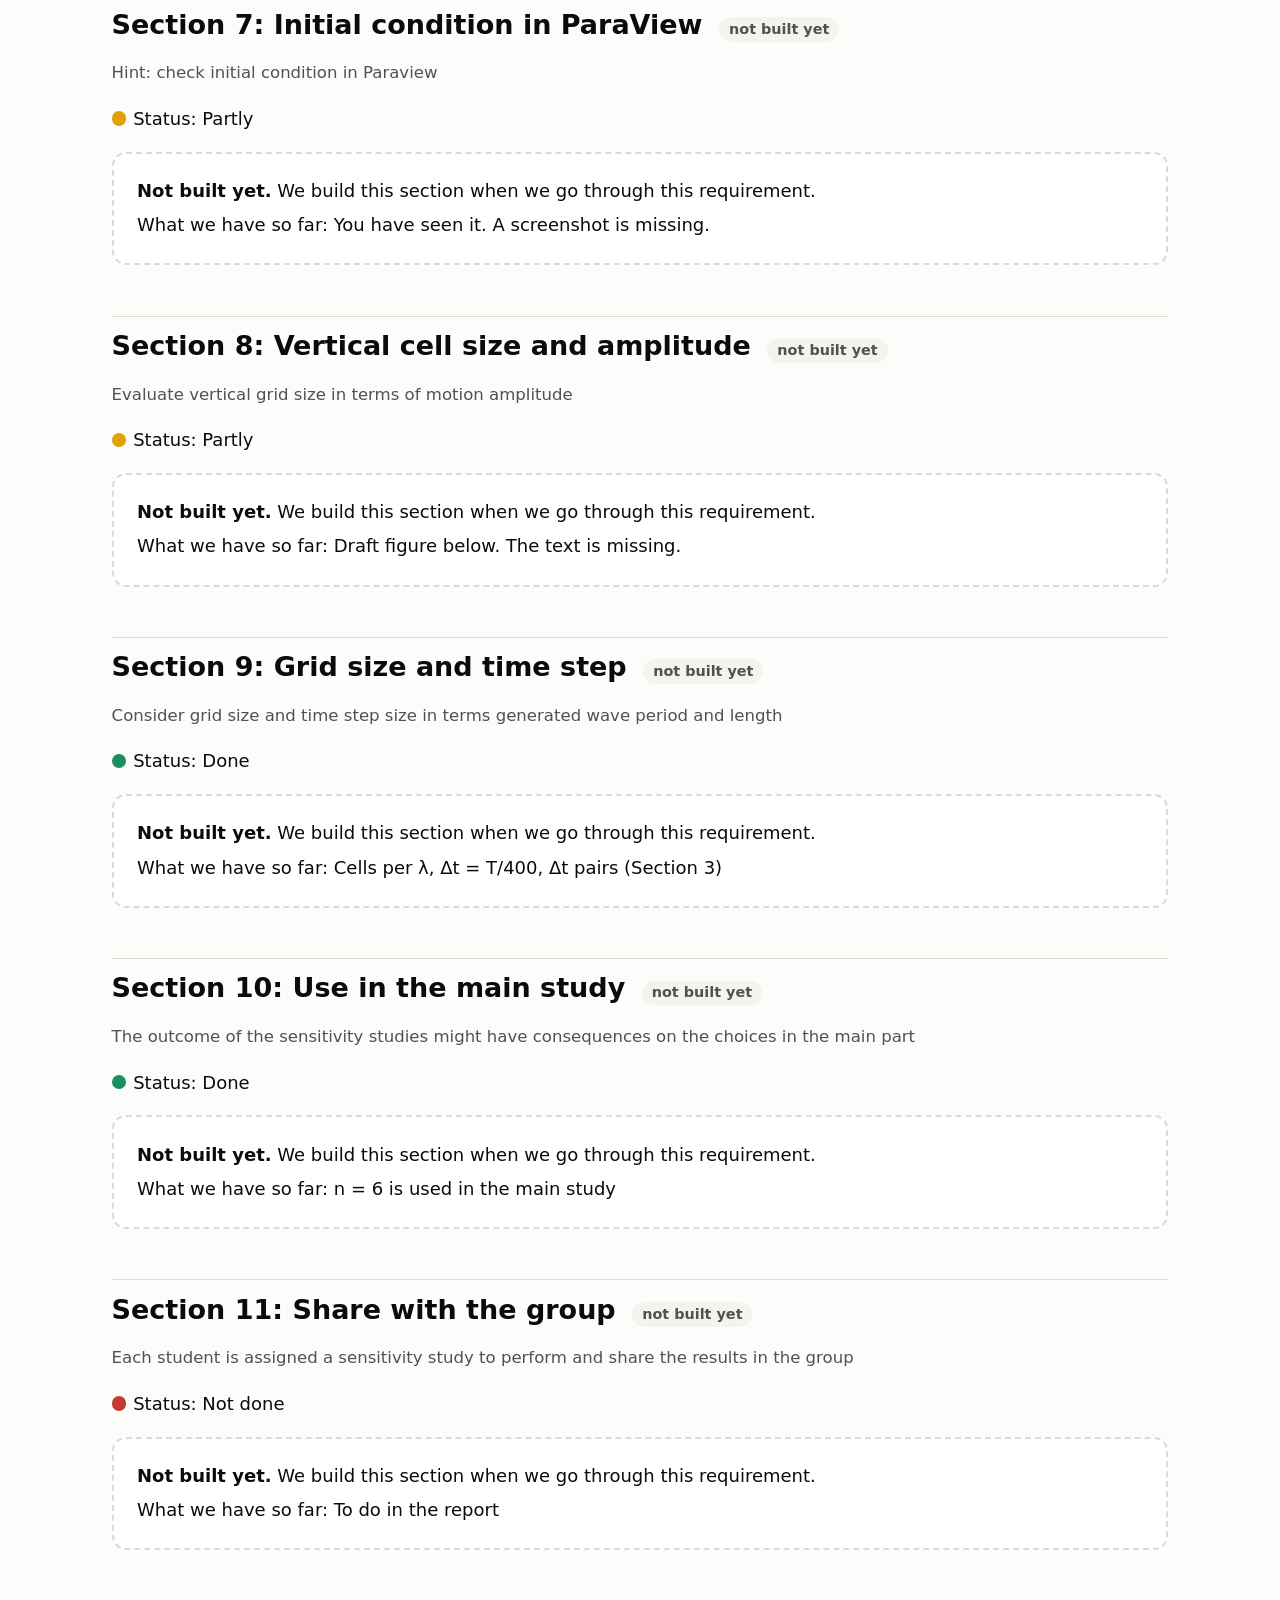
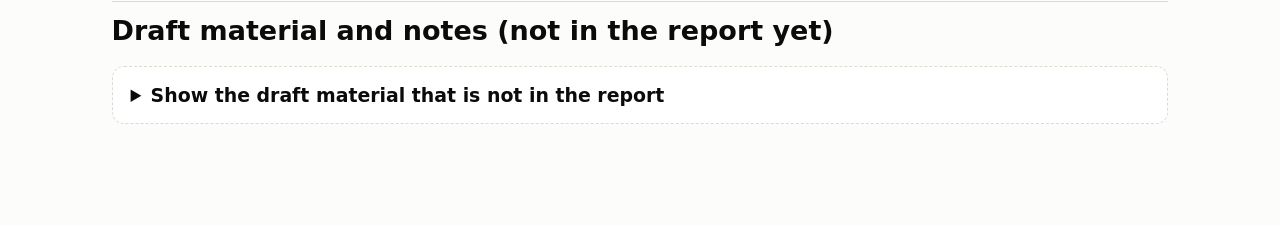
==== commit d56bb4c3: "Time step page: group velocity derivation" ====
--- a/mesh.html
+++ b/mesh.html
@@ -5,7 +5,7 @@
 <a class="nav" href="index.html">Overview</a>
 <a class="nav on" href="mesh.html">Mesh</a>
 <a class="nav soon" href="#">Domain</a>
-<a class="nav soon" href="#">Time step</a>
+<a class="nav" href="timestep.html">Time step</a>
 <a class="nav soon" href="#">Ramp-up</a>
 <a class="nav soon" href="#">Main study</a>
 </nav></header><main>
